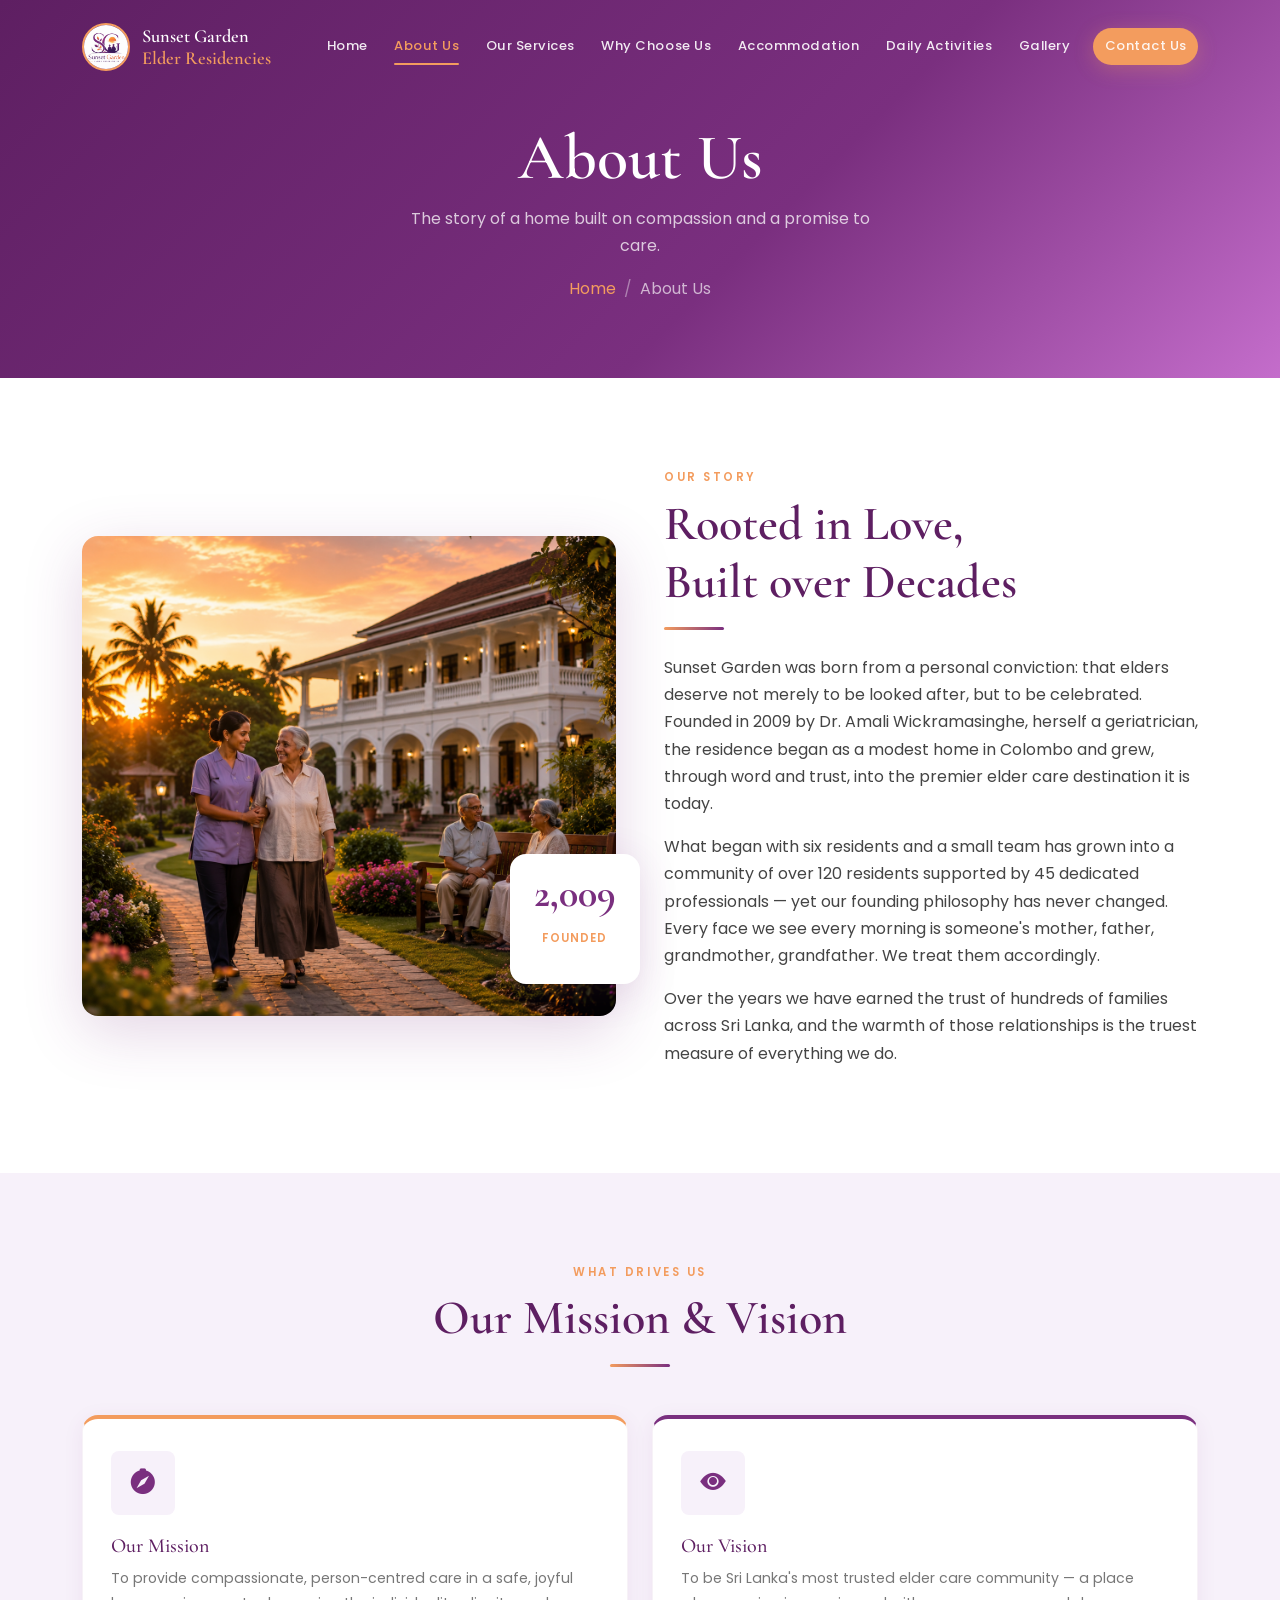
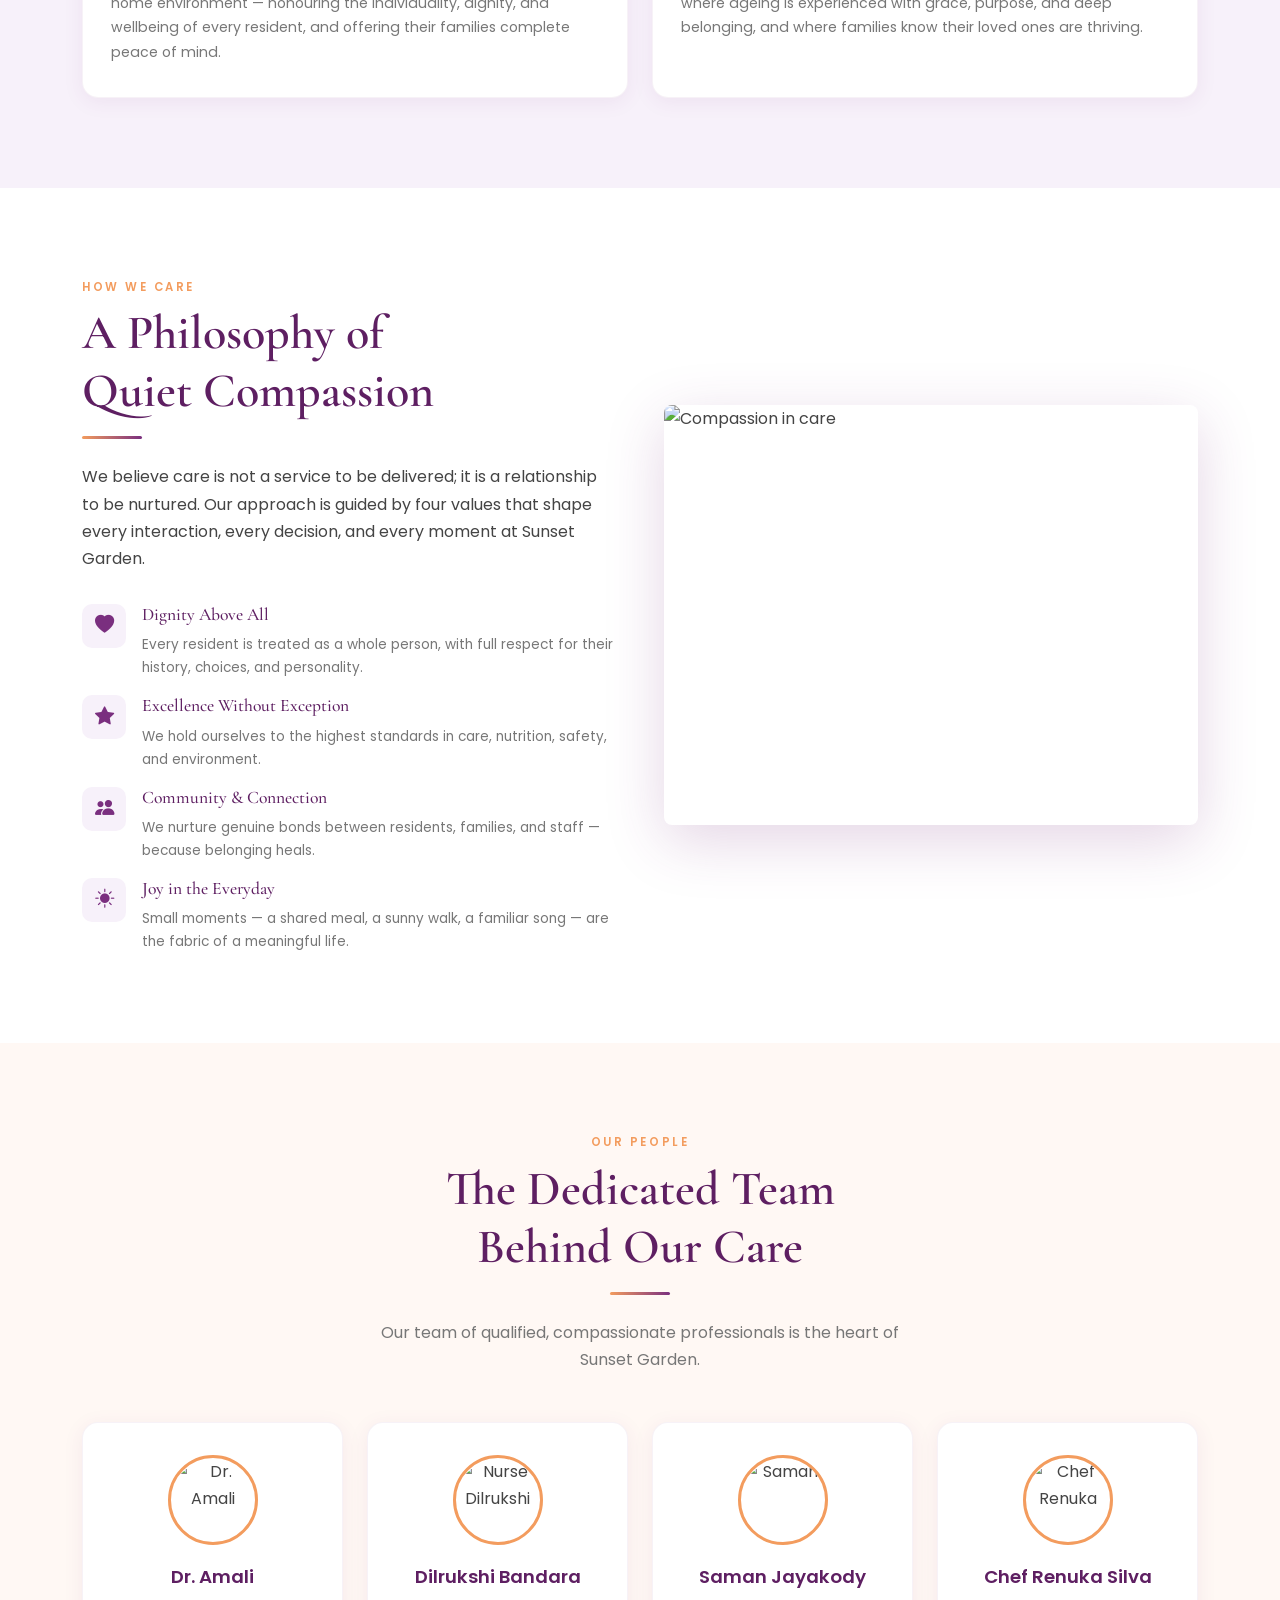
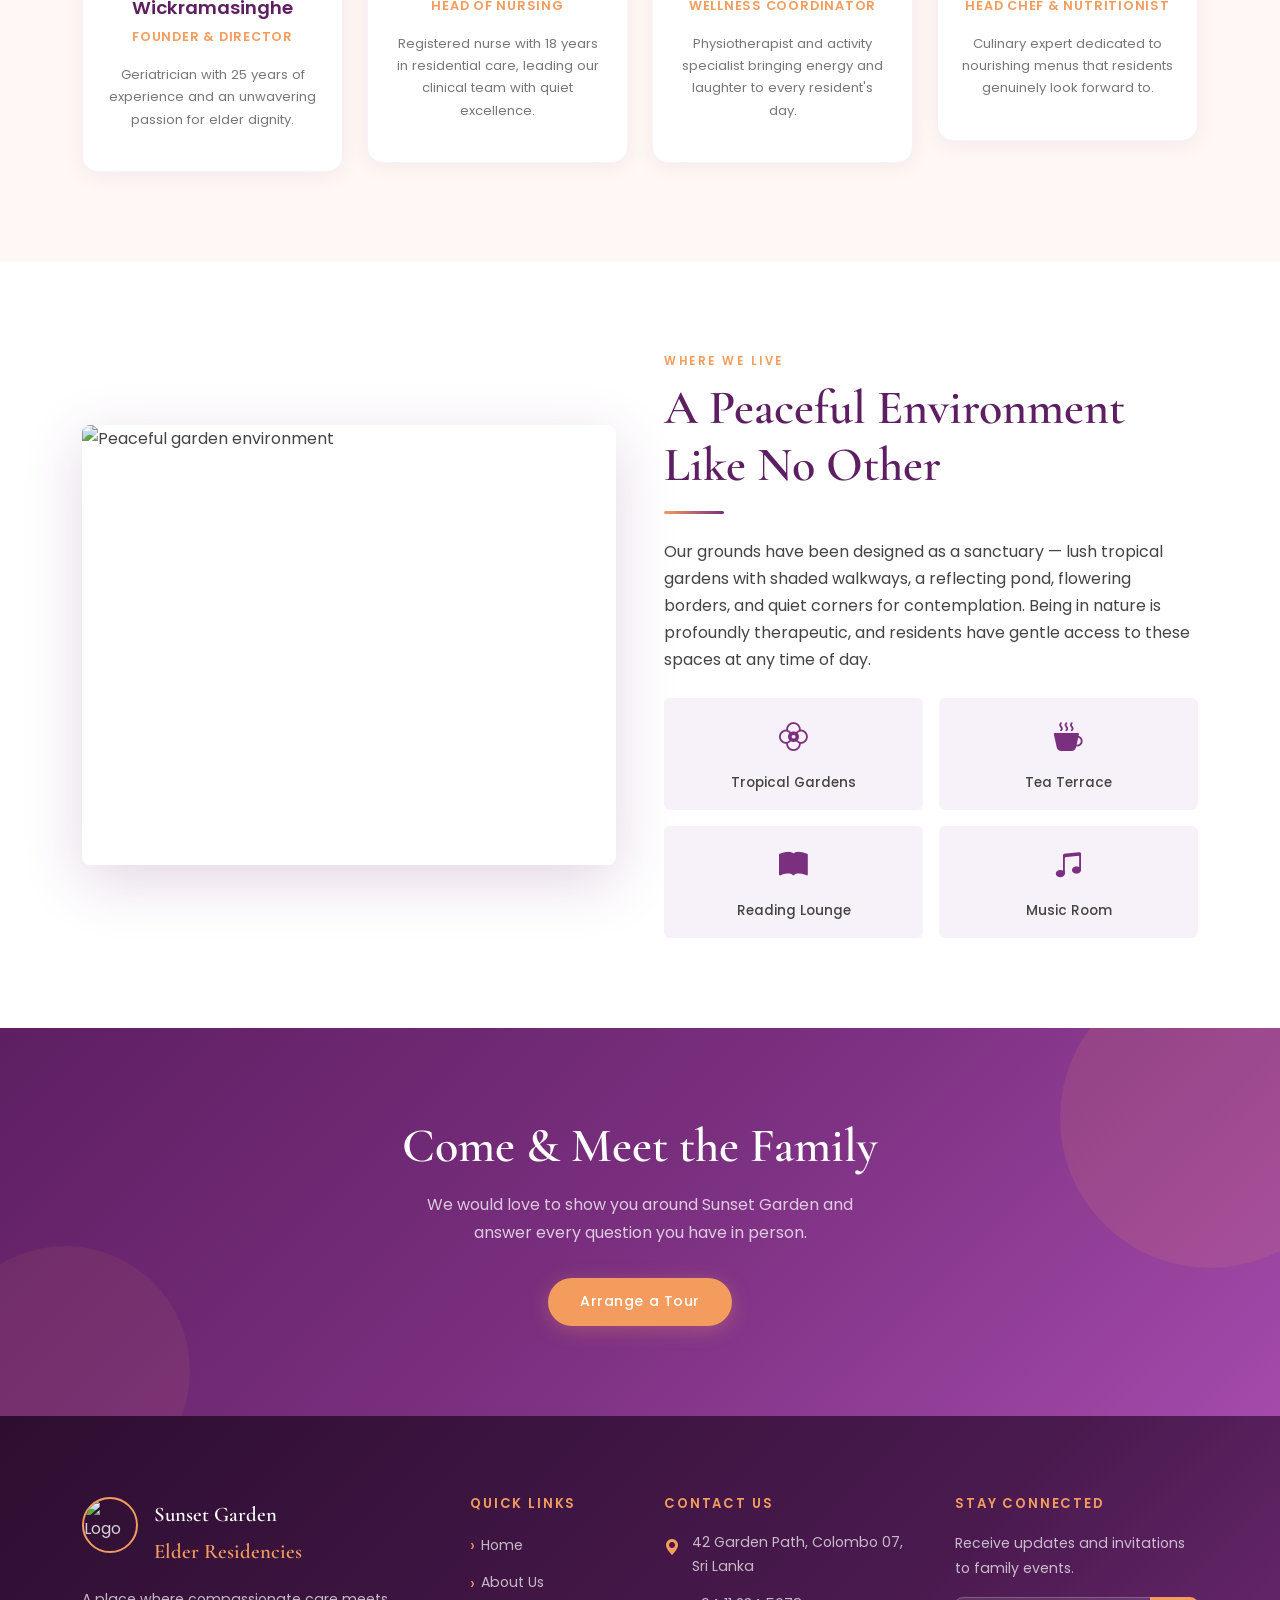
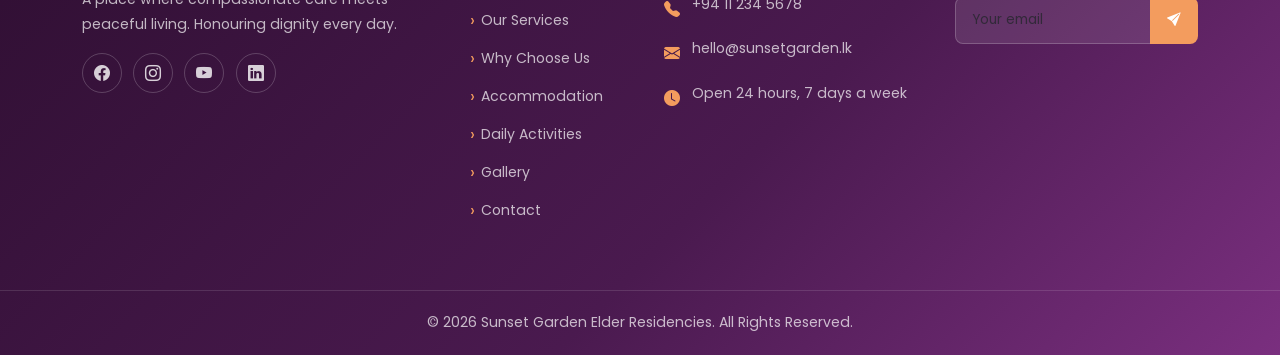
==== About_Us.html @ 69285d1c "first commit" ====
<!DOCTYPE html>
<html lang="en">
<head>
  <meta charset="UTF-8">
  <meta name="viewport" content="width=device-width, initial-scale=1.0">
  <meta name="description" content="About Sunset Garden Elder Residencies – our story, mission, vision, and the caring team behind Sri Lanka's most trusted elder care home.">
  <title>About Us | Sunset Garden Elder Residencies</title>
  <link rel="stylesheet" href="https://cdn.jsdelivr.net/npm/bootstrap@5.3.3/dist/css/bootstrap.min.css">
  <link rel="stylesheet" href="https://cdn.jsdelivr.net/npm/bootstrap-icons@1.11.3/font/bootstrap-icons.min.css">
  <link rel="stylesheet" href="css/style.css">
</head>
<body>

<nav id="mainNav" class="navbar navbar-expand-lg transparent">
  <div class="container">
    <a class="navbar-brand" href="Home.html">
      <img src="img/logo.jpeg" alt="Logo" class="brand-logo">
      <span class="brand-name">Sunset Garden<br><span>Elder Residencies</span></span>
    </a>
    <button class="navbar-toggler" type="button" data-bs-toggle="collapse" data-bs-target="#navMenu" aria-controls="navMenu" aria-expanded="false" aria-label="Toggle navigation">
      <span class="navbar-toggler-icon"></span>
    </button>
    <div class="collapse navbar-collapse justify-content-end" id="navMenu">
      <ul class="navbar-nav align-items-lg-center gap-lg-1">
        <li class="nav-item"><a class="nav-link" href="Home.html">Home</a></li>
        <li class="nav-item"><a class="nav-link active" href="About_Us.html">About Us</a></li>
        <li class="nav-item"><a class="nav-link" href="Our_Services.html">Our Services</a></li>
        <li class="nav-item"><a class="nav-link" href="Why_Choose_Us.html">Why Choose Us</a></li>
        <li class="nav-item"><a class="nav-link" href="Accommodation.html">Accommodation</a></li>
        <li class="nav-item"><a class="nav-link" href="Daily_Activities.html">Daily Activities</a></li>
        <li class="nav-item"><a class="nav-link" href="Gallery.html">Gallery</a></li>
        <li class="nav-item"><a class="nav-link btn-primary-custom ms-lg-2 px-4" href="Contact.html" style="padding-top:.5rem;padding-bottom:.5rem;">Contact Us</a></li>
      </ul>
    </div>
  </div>
</nav>

<!-- Page Hero -->
<div class="page-hero">
  <div class="container page-hero-content">
    <h1>About Us</h1>
    <p>The story of a home built on compassion and a promise to care.</p>
    <nav aria-label="breadcrumb">
      <ol class="breadcrumb">
        <li class="breadcrumb-item"><a href="Home.html">Home</a></li>
        <li class="breadcrumb-item active">About Us</li>
      </ol>
    </nav>
  </div>
</div>

<!-- Our Story -->
<section class="section-pad">
  <div class="container">
    <div class="row align-items-center g-5">
      <div class="col-lg-6" data-aos="fade-right">
        <div class="about-image-wrap">
          <img src="img/i5.png" alt="Our founding story" style="height:480px;object-fit:cover;">
          <div class="about-badge">
            <p class="badge-num counter-num" data-count="2009">2009</p>
            <p class="badge-label">Founded</p>
          </div>
        </div>
      </div>
      <div class="col-lg-6" data-aos="fade-left">
        <span class="section-eyebrow">Our Story</span>
        <h2 class="section-title">Rooted in Love,<br>Built over Decades</h2>
        <div class="divider divider-left"></div>
        <p class="mb-3">Sunset Garden was born from a personal conviction: that elders deserve not merely to be looked after, but to be celebrated. Founded in 2009 by Dr. Amali Wickramasinghe, herself a geriatrician, the residence began as a modest home in Colombo and grew, through word and trust, into the premier elder care destination it is today.</p>
        <p class="mb-3">What began with six residents and a small team has grown into a community of over 120 residents supported by 45 dedicated professionals — yet our founding philosophy has never changed. Every face we see every morning is someone's mother, father, grandmother, grandfather. We treat them accordingly.</p>
        <p>Over the years we have earned the trust of hundreds of families across Sri Lanka, and the warmth of those relationships is the truest measure of everything we do.</p>
      </div>
    </div>
  </div>
</section>

<!-- Mission & Vision -->
<section class="section-pad bg-lavender">
  <div class="container">
    <div class="text-center mb-5" data-aos="fade-up">
      <span class="section-eyebrow">What Drives Us</span>
      <h2 class="section-title">Our Mission &amp; Vision</h2>
      <div class="divider"></div>
    </div>
    <div class="row g-4">
      <div class="col-lg-6" data-aos="fade-right">
        <div class="feature-card h-100" style="border-top:4px solid var(--orange);">
          <div class="card-icon"><i class="bi bi-compass-fill"></i></div>
          <h4>Our Mission</h4>
          <p>To provide compassionate, person-centred care in a safe, joyful home environment — honouring the individuality, dignity, and wellbeing of every resident, and offering their families complete peace of mind.</p>
        </div>
      </div>
      <div class="col-lg-6" data-aos="fade-left">
        <div class="feature-card h-100" style="border-top:4px solid var(--purple);">
          <div class="card-icon" style="background:var(--lavender);"><i class="bi bi-eye-fill"></i></div>
          <h4>Our Vision</h4>
          <p>To be Sri Lanka's most trusted elder care community — a place where ageing is experienced with grace, purpose, and deep belonging, and where families know their loved ones are thriving.</p>
        </div>
      </div>
    </div>
  </div>
</section>

<!-- Compassion Philosophy -->
<section class="section-pad">
  <div class="container">
    <div class="row align-items-center g-5">
      <div class="col-lg-6 order-lg-2" data-aos="fade-left">
        <img src="img/i8.jpg" alt="Compassion in care" class="w-100 rounded-3" style="height:420px;object-fit:cover;box-shadow:var(--shadow-lg);">
      </div>
      <div class="col-lg-6 order-lg-1" data-aos="fade-right">
        <span class="section-eyebrow">How We Care</span>
        <h2 class="section-title">A Philosophy of<br>Quiet Compassion</h2>
        <div class="divider divider-left"></div>
        <p class="mb-3">We believe care is not a service to be delivered; it is a relationship to be nurtured. Our approach is guided by four values that shape every interaction, every decision, and every moment at Sunset Garden.</p>
        <div class="row g-3 mt-2">
          <div class="col-12">
            <div class="d-flex gap-3 align-items-start">
              <div style="min-width:44px;height:44px;background:var(--lavender);border-radius:10px;display:flex;align-items:center;justify-content:center;color:var(--purple);font-size:1.2rem;">
                <i class="bi bi-heart-fill"></i>
              </div>
              <div>
                <h6 style="font-family:'Cormorant Garamond',serif;font-size:1.1rem;color:var(--purple-dark);">Dignity Above All</h6>
                <p style="font-size:.85rem;color:var(--text-light);margin:0;">Every resident is treated as a whole person, with full respect for their history, choices, and personality.</p>
              </div>
            </div>
          </div>
          <div class="col-12">
            <div class="d-flex gap-3 align-items-start">
              <div style="min-width:44px;height:44px;background:var(--lavender);border-radius:10px;display:flex;align-items:center;justify-content:center;color:var(--purple);font-size:1.2rem;">
                <i class="bi bi-star-fill"></i>
              </div>
              <div>
                <h6 style="font-family:'Cormorant Garamond',serif;font-size:1.1rem;color:var(--purple-dark);">Excellence Without Exception</h6>
                <p style="font-size:.85rem;color:var(--text-light);margin:0;">We hold ourselves to the highest standards in care, nutrition, safety, and environment.</p>
              </div>
            </div>
          </div>
          <div class="col-12">
            <div class="d-flex gap-3 align-items-start">
              <div style="min-width:44px;height:44px;background:var(--lavender);border-radius:10px;display:flex;align-items:center;justify-content:center;color:var(--purple);font-size:1.2rem;">
                <i class="bi bi-people-fill"></i>
              </div>
              <div>
                <h6 style="font-family:'Cormorant Garamond',serif;font-size:1.1rem;color:var(--purple-dark);">Community &amp; Connection</h6>
                <p style="font-size:.85rem;color:var(--text-light);margin:0;">We nurture genuine bonds between residents, families, and staff — because belonging heals.</p>
              </div>
            </div>
          </div>
          <div class="col-12">
            <div class="d-flex gap-3 align-items-start">
              <div style="min-width:44px;height:44px;background:var(--lavender);border-radius:10px;display:flex;align-items:center;justify-content:center;color:var(--purple);font-size:1.2rem;">
                <i class="bi bi-sun-fill"></i>
              </div>
              <div>
                <h6 style="font-family:'Cormorant Garamond',serif;font-size:1.1rem;color:var(--purple-dark);">Joy in the Everyday</h6>
                <p style="font-size:.85rem;color:var(--text-light);margin:0;">Small moments — a shared meal, a sunny walk, a familiar song — are the fabric of a meaningful life.</p>
              </div>
            </div>
          </div>
        </div>
      </div>
    </div>
  </div>
</section>

<!-- Staff Section -->
<section class="section-pad bg-cream">
  <div class="container">
    <div class="text-center mb-5" data-aos="fade-up">
      <span class="section-eyebrow">Our People</span>
      <h2 class="section-title">The Dedicated Team<br>Behind Our Care</h2>
      <div class="divider"></div>
      <p class="section-subtitle">Our team of qualified, compassionate professionals is the heart of Sunset Garden.</p>
    </div>
    <div class="row g-4">
      <div class="col-lg-3 col-md-6" data-aos="fade-up" data-aos-delay="100">
        <div class="staff-card">
          <img src="img/i1.jpg" alt="Dr. Amali" class="staff-avatar">
          <p class="staff-name">Dr. Amali Wickramasinghe</p>
          <p class="staff-role">Founder &amp; Director</p>
          <p style="font-size:.82rem;color:var(--text-light);margin-top:.6rem;">Geriatrician with 25 years of experience and an unwavering passion for elder dignity.</p>
        </div>
      </div>
      <div class="col-lg-3 col-md-6" data-aos="fade-up" data-aos-delay="200">
        <div class="staff-card">
          <img src="img/i2.jpg" alt="Nurse Dilrukshi" class="staff-avatar">
          <p class="staff-name">Dilrukshi Bandara</p>
          <p class="staff-role">Head of Nursing</p>
          <p style="font-size:.82rem;color:var(--text-light);margin-top:.6rem;">Registered nurse with 18 years in residential care, leading our clinical team with quiet excellence.</p>
        </div>
      </div>
      <div class="col-lg-3 col-md-6" data-aos="fade-up" data-aos-delay="300">
        <div class="staff-card">
          <img src="img/i3.jpg" alt="Saman" class="staff-avatar">
          <p class="staff-name">Saman Jayakody</p>
          <p class="staff-role">Wellness Coordinator</p>
          <p style="font-size:.82rem;color:var(--text-light);margin-top:.6rem;">Physiotherapist and activity specialist bringing energy and laughter to every resident's day.</p>
        </div>
      </div>
      <div class="col-lg-3 col-md-6" data-aos="fade-up" data-aos-delay="400">
        <div class="staff-card">
          <img src="img/i4.jpg" alt="Chef Renuka" class="staff-avatar">
          <p class="staff-name">Chef Renuka Silva</p>
          <p class="staff-role">Head Chef &amp; Nutritionist</p>
          <p style="font-size:.82rem;color:var(--text-light);margin-top:.6rem;">Culinary expert dedicated to nourishing menus that residents genuinely look forward to.</p>
        </div>
      </div>
    </div>
  </div>
</section>

<!-- Environment Section -->
<section class="section-pad">
  <div class="container">
    <div class="row align-items-center g-5">
      <div class="col-lg-6" data-aos="fade-right">
        <img src="img/i9.jpg" alt="Peaceful garden environment" class="w-100 rounded-3" style="height:440px;object-fit:cover;box-shadow:var(--shadow-lg);">
      </div>
      <div class="col-lg-6" data-aos="fade-left">
        <span class="section-eyebrow">Where We Live</span>
        <h2 class="section-title">A Peaceful Environment<br>Like No Other</h2>
        <div class="divider divider-left"></div>
        <p class="mb-4">Our grounds have been designed as a sanctuary — lush tropical gardens with shaded walkways, a reflecting pond, flowering borders, and quiet corners for contemplation. Being in nature is profoundly therapeutic, and residents have gentle access to these spaces at any time of day.</p>
        <div class="row g-3">
          <div class="col-6">
            <div class="p-3 rounded-2 text-center" style="background:var(--lavender);">
              <i class="bi bi-flower2" style="font-size:1.8rem;color:var(--purple);"></i>
              <p style="font-size:.85rem;font-weight:500;margin-top:.5rem;margin-bottom:0;">Tropical Gardens</p>
            </div>
          </div>
          <div class="col-6">
            <div class="p-3 rounded-2 text-center" style="background:var(--lavender);">
              <i class="bi bi-cup-hot-fill" style="font-size:1.8rem;color:var(--purple);"></i>
              <p style="font-size:.85rem;font-weight:500;margin-top:.5rem;margin-bottom:0;">Tea Terrace</p>
            </div>
          </div>
          <div class="col-6">
            <div class="p-3 rounded-2 text-center" style="background:var(--lavender);">
              <i class="bi bi-book-fill" style="font-size:1.8rem;color:var(--purple);"></i>
              <p style="font-size:.85rem;font-weight:500;margin-top:.5rem;margin-bottom:0;">Reading Lounge</p>
            </div>
          </div>
          <div class="col-6">
            <div class="p-3 rounded-2 text-center" style="background:var(--lavender);">
              <i class="bi bi-music-note-beamed" style="font-size:1.8rem;color:var(--purple);"></i>
              <p style="font-size:.85rem;font-weight:500;margin-top:.5rem;margin-bottom:0;">Music Room</p>
            </div>
          </div>
        </div>
      </div>
    </div>
  </div>
</section>

<!-- CTA -->
<section class="cta-section section-pad">
  <div class="container" style="position:relative;z-index:1;">
    <div class="row justify-content-center">
      <div class="col-lg-7 text-center" data-aos="fade-up">
        <h2 class="section-title" style="color:#fff;">Come &amp; Meet the Family</h2>
        <p style="color:rgba(255,255,255,.75);max-width:460px;margin:0 auto 2rem;">We would love to show you around Sunset Garden and answer every question you have in person.</p>
        <a href="Contact.html" class="btn-primary-custom">Arrange a Tour</a>
      </div>
    </div>
  </div>
</section>

<!-- Footer -->
<footer>
  <div class="container">
    <div class="row g-5">
      <div class="col-lg-4 col-md-6">
        <div class="d-flex align-items-center gap-3 mb-3"><img src="img/logo.jpg" alt="Logo" class="footer-brand-logo"><p class="footer-brand-name mb-0">Sunset Garden<br><span>Elder Residencies</span></p></div>
        <p>A place where compassionate care meets peaceful living. Honouring dignity every day.</p>
        <div class="social-links mt-3">
          <a href="#" class="social-link"><i class="bi bi-facebook"></i></a>
          <a href="#" class="social-link"><i class="bi bi-instagram"></i></a>
          <a href="#" class="social-link"><i class="bi bi-youtube"></i></a>
          <a href="#" class="social-link"><i class="bi bi-linkedin"></i></a>
        </div>
      </div>
      <div class="col-lg-2 col-md-6"><h5>Quick Links</h5><ul class="footer-links"><li><a href="Home.html">Home</a></li><li><a href="About_Us.html">About Us</a></li><li><a href="Our_Services.html">Our Services</a></li><li><a href="Why_Choose_Us.html">Why Choose Us</a></li><li><a href="Accommodation.html">Accommodation</a></li><li><a href="Daily_Activities.html">Daily Activities</a></li><li><a href="Gallery.html">Gallery</a></li><li><a href="Contact.html">Contact</a></li></ul></div>
      <div class="col-lg-3 col-md-6"><h5>Contact Us</h5><div class="footer-contact-item"><i class="bi bi-geo-alt-fill"></i><span>42 Garden Path, Colombo 07, Sri Lanka</span></div><div class="footer-contact-item"><i class="bi bi-telephone-fill"></i><span>+94 11 234 5678</span></div><div class="footer-contact-item"><i class="bi bi-envelope-fill"></i><span>hello@sunsetgarden.lk</span></div><div class="footer-contact-item"><i class="bi bi-clock-fill"></i><span>Open 24 hours, 7 days a week</span></div></div>
      <div class="col-lg-3 col-md-6"><h5>Stay Connected</h5><p>Receive updates and invitations to family events.</p><div class="input-group mt-3"><input type="email" class="form-control" placeholder="Your email" style="background:rgba(255,255,255,.1);border:1px solid rgba(255,255,255,.2);color:#fff;font-size:.85rem;border-radius:8px 0 0 8px;"><button class="btn" style="background:var(--orange);color:#fff;border-radius:0 8px 8px 0;font-size:.85rem;padding:0 1rem;"><i class="bi bi-send-fill"></i></button></div></div>
    </div>
  </div>
  <div class="footer-bottom"><div class="container"><p class="mb-0">© 2026 Sunset Garden Elder Residencies. All Rights Reserved.</p></div></div>
</footer>

<script src="https://cdn.jsdelivr.net/npm/bootstrap@5.3.3/dist/js/bootstrap.bundle.min.js"></script>
<script src="js/script.js"></script>
</body>
</html>
---- css/style.css ----
/* ============================================================
   Sunset Garden Elder Residencies — Global Stylesheet
   Colors: Purple #7A2F7F | Sunset Orange #F39C5E | Cream #FFF8F4
   Fonts: Cormorant Garamond (headings) | Poppins (body)
   ============================================================ */

@import url('https://fonts.googleapis.com/css2?family=Cormorant+Garamond:ital,wght@0,300;0,400;0,500;0,600;0,700;1,300;1,400;1,500&family=Poppins:wght@300;400;500;600&display=swap');

/* ── Design Tokens ─────────────────────────────────────────── */
:root {
  --purple:        #7A2F7F;
  --purple-dark:   #5e1f62;
  --purple-light:  #9b4ea1;
  --orange:        #F39C5E;
  --orange-dark:   #e07f3a;
  --cream:         #FFF8F4;
  --lavender:      #F7F1FA;
  --text:          #444444;
  --text-light:    #777;
  --white:         #ffffff;
  --shadow-sm:     0 4px 20px rgba(122,47,127,.08);
  --shadow-md:     0 8px 40px rgba(122,47,127,.14);
  --shadow-lg:     0 16px 60px rgba(122,47,127,.20);
  --radius:        16px;
  --radius-sm:     8px;
  --transition:    .35s cubic-bezier(.4,0,.2,1);
}

/* ── Reset & Base ───────────────────────────────────────────── */
*, *::before, *::after { box-sizing: border-box; margin: 0; padding: 0; }

html { scroll-behavior: smooth; font-size: 16px; }

body {
  font-family: 'Poppins', sans-serif;
  color: var(--text);
  background: var(--white);
  overflow-x: hidden;
  line-height: 1.7;
}

h1, h2, h3, h4, h5, h6 {
  font-family: 'Cormorant Garamond', serif;
  line-height: 1.2;
  color: var(--purple-dark);
}

img { max-width: 100%; display: block; }

a { text-decoration: none; transition: color var(--transition); }

/* ── Utility Classes ────────────────────────────────────────── */
.section-pad { padding: 90px 0; }
.section-pad-sm { padding: 60px 0; }

.section-eyebrow {
  font-family: 'Poppins', sans-serif;
  font-size: .72rem;
  font-weight: 600;
  letter-spacing: .22em;
  text-transform: uppercase;
  color: var(--orange);
  margin-bottom: .5rem;
  display: block;
}

.section-title {
  font-size: clamp(2rem, 4vw, 3rem);
  font-weight: 600;
  margin-bottom: 1rem;
}

.section-subtitle {
  font-size: 1rem;
  color: var(--text-light);
  max-width: 560px;
  margin: 0 auto 2.5rem;
}

.bg-cream    { background: var(--cream); }
.bg-lavender { background: var(--lavender); }

.divider {
  width: 60px; height: 3px;
  background: linear-gradient(90deg, var(--orange), var(--purple));
  border-radius: 2px;
  margin: .8rem auto 1.5rem;
}

.divider-left { margin-left: 0; }

/* ── Buttons ────────────────────────────────────────────────── */
.btn-primary-custom {
  display: inline-block;
  padding: .75rem 2rem;
  background: var(--orange);
  color: var(--white);
  border-radius: 50px;
  font-family: 'Poppins', sans-serif;
  font-size: .88rem;
  font-weight: 500;
  letter-spacing: .04em;
  border: none;
  cursor: pointer;
  transition: background var(--transition), transform var(--transition), box-shadow var(--transition);
  box-shadow: 0 4px 20px rgba(243,156,94,.3);
}
.btn-primary-custom:hover {
  background: var(--purple);
  transform: translateY(-2px);
  box-shadow: 0 8px 30px rgba(122,47,127,.3);
  color: var(--white);
}

.btn-outline-custom {
  display: inline-block;
  padding: .72rem 1.9rem;
  border: 2px solid var(--purple);
  color: var(--purple);
  border-radius: 50px;
  font-family: 'Poppins', sans-serif;
  font-size: .88rem;
  font-weight: 500;
  letter-spacing: .04em;
  transition: all var(--transition);
}
.btn-outline-custom:hover {
  background: var(--purple);
  color: var(--white);
  transform: translateY(-2px);
  box-shadow: var(--shadow-md);
}

/* ── Navbar ─────────────────────────────────────────────────── */
#mainNav {
  position: fixed;
  top: 0; left: 0; right: 0;
  z-index: 1000;
  padding: 1.1rem 0;
  transition: all .4s ease;
}

#mainNav.transparent {
  background: transparent;
}

#mainNav.scrolled {
  background: rgba(255,255,255,.85);
  backdrop-filter: blur(18px) saturate(1.6);
  -webkit-backdrop-filter: blur(18px) saturate(1.6);
  box-shadow: 0 2px 30px rgba(122,47,127,.12);
  padding: .7rem 0;
}

.navbar-brand {
  display: flex;
  align-items: center;
  gap: .75rem;
}

.brand-logo {
  width: 48px; height: 48px;
  border-radius: 50%;
  object-fit: cover;
  border: 2px solid var(--orange);
}

.brand-name {
  font-family: 'Cormorant Garamond', serif;
  font-size: 1.15rem;
  font-weight: 600;
  color: var(--white);
  line-height: 1.2;
  transition: color var(--transition);
}

.brand-name span { color: var(--orange); }

#mainNav.scrolled .brand-name { color: var(--purple-dark); }

.navbar-nav .nav-link {
  font-family: 'Poppins', sans-serif;
  font-size: .82rem;
  font-weight: 500;
  letter-spacing: .04em;
  color: rgba(255,255,255,.9) !important;
  padding: .45rem .7rem !important;
  position: relative;
  transition: color var(--transition);
}

#mainNav.scrolled .navbar-nav .nav-link {
  color: var(--text) !important;
}

.navbar-nav .nav-link::after {
  content: '';
  position: absolute;
  bottom: 0; left: .7rem; right: .7rem;
  height: 2px;
  background: var(--orange);
  transform: scaleX(0);
  transform-origin: center;
  transition: transform var(--transition);
  border-radius: 2px;
}

.navbar-nav .nav-link:hover::after,
.navbar-nav .nav-link.active::after { transform: scaleX(1); }

.navbar-nav .nav-link:hover { color: var(--orange) !important; }
.navbar-nav .nav-link.active { color: var(--orange) !important; }

/* Hamburger */
.navbar-toggler {
  border: 2px solid rgba(255,255,255,.6);
  border-radius: var(--radius-sm);
  padding: .35rem .55rem;
}
#mainNav.scrolled .navbar-toggler { border-color: var(--purple); }

.navbar-toggler-icon {
  background-image: url("data:image/svg+xml,%3csvg xmlns='http://www.w3.org/2000/svg' viewBox='0 0 30 30'%3e%3cpath stroke='rgba(255,255,255,0.9)' stroke-linecap='round' stroke-miterlimit='10' stroke-width='2' d='M4 7h22M4 15h22M4 23h22'/%3e%3c/svg%3e");
}
#mainNav.scrolled .navbar-toggler-icon {
  background-image: url("data:image/svg+xml,%3csvg xmlns='http://www.w3.org/2000/svg' viewBox='0 0 30 30'%3e%3cpath stroke='%237A2F7F' stroke-linecap='round' stroke-miterlimit='10' stroke-width='2' d='M4 7h22M4 15h22M4 23h22'/%3e%3c/svg%3e");
}

/* Mobile nav */
@media (max-width: 991px) {
  #mainNav.scrolled .navbar-collapse,
  #mainNav .navbar-collapse.show {
    background: rgba(255,255,255,.97);
    backdrop-filter: blur(20px);
    border-radius: var(--radius);
    padding: 1rem 1.5rem;
    margin-top: .5rem;
    box-shadow: var(--shadow-md);
  }
  #mainNav .navbar-collapse.show .nav-link,
  #mainNav.scrolled .navbar-collapse .nav-link {
    color: var(--text) !important;
  }
}

/* ── Footer ─────────────────────────────────────────────────── */
footer {
  background: linear-gradient(135deg, #2d0e30 0%, #4a1a4f 60%, #7A2F7F 100%);
  color: rgba(255,255,255,.8);
  padding: 80px 0 0;
}

.footer-brand-logo {
  width: 56px; height: 56px;
  border-radius: 50%;
  object-fit: cover;
  border: 2px solid var(--orange);
  margin-bottom: 1rem;
}

.footer-brand-name {
  font-family: 'Cormorant Garamond', serif;
  font-size: 1.3rem;
  font-weight: 600;
  color: var(--white);
  margin-bottom: .5rem;
}

.footer-brand-name span { color: var(--orange); }

footer h5 {
  font-family: 'Poppins', sans-serif;
  font-size: .82rem;
  font-weight: 600;
  letter-spacing: .14em;
  text-transform: uppercase;
  color: var(--orange);
  margin-bottom: 1.2rem;
}

footer p { font-size: .88rem; line-height: 1.8; color: rgba(255,255,255,.7); }

.footer-links { list-style: none; padding: 0; }
.footer-links li { margin-bottom: .5rem; }
.footer-links a {
  color: rgba(255,255,255,.7);
  font-size: .88rem;
  transition: color var(--transition), padding-left var(--transition);
  display: inline-flex; align-items: center; gap: .4rem;
}
.footer-links a::before {
  content: '›';
  color: var(--orange);
  font-size: 1.1rem;
  transition: transform var(--transition);
}
.footer-links a:hover { color: var(--orange); padding-left: 4px; }

.footer-contact-item {
  display: flex; align-items: flex-start; gap: .75rem;
  margin-bottom: .9rem;
  font-size: .88rem; color: rgba(255,255,255,.7);
}
.footer-contact-item i { color: var(--orange); font-size: 1rem; margin-top: 3px; flex-shrink: 0; }

.social-links { display: flex; gap: .7rem; margin-top: .5rem; }
.social-link {
  width: 40px; height: 40px;
  border-radius: 50%;
  border: 1px solid rgba(255,255,255,.2);
  display: flex; align-items: center; justify-content: center;
  color: rgba(255,255,255,.8);
  font-size: 1rem;
  transition: all var(--transition);
}
.social-link:hover {
  background: var(--orange);
  border-color: var(--orange);
  color: var(--white);
  transform: translateY(-3px);
}

.footer-bottom {
  border-top: 1px solid rgba(255,255,255,.12);
  padding: 1.2rem 0;
  margin-top: 3rem;
  text-align: center;
  font-size: .8rem;
  color: rgba(255,255,255,.45);
}

/* ── Hero Slider ────────────────────────────────────────────── */
#heroSlider {
  position: relative;
  height: 100vh;
  min-height: 600px;
  overflow: hidden;
}

.hero-slide {
  position: absolute;
  inset: 0;
  opacity: 0;
  transition: opacity 1.2s ease;
  background-size: cover;
  background-position: center;
}

.hero-slide.active { opacity: 1; z-index: 1; }
.hero-slide.prev   { opacity: 0; z-index: 0; }

/* Ken Burns */
.hero-slide::before {
  content: '';
  position: absolute;
  inset: -6%;
  background: inherit;
  background-size: cover;
  background-position: center;
  animation: kenBurns 12s ease-in-out infinite alternate;
}

@keyframes kenBurns {
  0%   { transform: scale(1) translate(0, 0); }
  100% { transform: scale(1.08) translate(-1%, 1%); }
}

.hero-slide.active::before { animation-play-state: running; }
.hero-slide:not(.active)::before { animation-play-state: paused; }

.hero-overlay {
  position: absolute;
  inset: 0;
  background: linear-gradient(160deg, rgba(44,10,48,.62) 0%, rgba(122,47,127,.4) 50%, rgba(243,156,94,.2) 100%);
  z-index: 2;
}

.hero-content {
  position: absolute;
  inset: 0;
  z-index: 3;
  display: flex;
  align-items: center;
  justify-content: center;
  text-align: center;
  padding: 0 1rem;
}

.hero-eyebrow {
  font-family: 'Poppins', sans-serif;
  font-size: .72rem;
  font-weight: 600;
  letter-spacing: .28em;
  text-transform: uppercase;
  color: var(--orange);
  margin-bottom: 1rem;
  opacity: 0;
  transform: translateY(20px);
  transition: all .8s ease .3s;
}

.hero-title {
  font-family: 'Cormorant Garamond', serif;
  font-size: clamp(2.5rem, 6vw, 5rem);
  font-weight: 600;
  color: var(--white);
  line-height: 1.1;
  margin-bottom: 1rem;
  opacity: 0;
  transform: translateY(30px);
  transition: all .9s ease .5s;
}

.hero-subtitle {
  font-size: clamp(.9rem, 2vw, 1.1rem);
  color: rgba(255,255,255,.85);
  font-weight: 300;
  margin-bottom: 2rem;
  max-width: 600px;
  margin-left: auto; margin-right: auto;
  opacity: 0;
  transform: translateY(20px);
  transition: all .8s ease .7s;
}

.hero-cta {
  opacity: 0;
  transform: translateY(20px);
  transition: all .8s ease .9s;
}

#heroSlider.animated .hero-eyebrow,
#heroSlider.animated .hero-title,
#heroSlider.animated .hero-subtitle,
#heroSlider.animated .hero-cta {
  opacity: 1;
  transform: translateY(0);
}

/* Slider controls */
.hero-controls {
  position: absolute;
  bottom: 2.5rem;
  left: 50%;
  transform: translateX(-50%);
  z-index: 4;
  display: flex;
  align-items: center;
  gap: .5rem;
}

.hero-dot {
  width: 8px; height: 8px;
  border-radius: 50%;
  background: rgba(255,255,255,.4);
  cursor: pointer;
  transition: all var(--transition);
  border: none;
}
.hero-dot.active {
  background: var(--orange);
  width: 24px;
  border-radius: 4px;
}

.hero-arrow {
  position: absolute;
  top: 50%;
  transform: translateY(-50%);
  z-index: 4;
  width: 50px; height: 50px;
  border-radius: 50%;
  background: rgba(255,255,255,.15);
  backdrop-filter: blur(8px);
  border: 1px solid rgba(255,255,255,.3);
  color: var(--white);
  display: flex; align-items: center; justify-content: center;
  cursor: pointer;
  font-size: 1.2rem;
  transition: all var(--transition);
}
.hero-arrow:hover { background: var(--orange); border-color: var(--orange); }
.hero-arrow.prev { left: 1.5rem; }
.hero-arrow.next { right: 1.5rem; }

/* ── Page Hero (inner pages) ────────────────────────────────── */
.page-hero {
  min-height: 42vh;
  display: flex; align-items: center;
  position: relative;
  overflow: hidden;
  background: linear-gradient(135deg, var(--purple-dark) 0%, var(--purple) 60%, #c46dcb 100%);
}

.page-hero::before {
  content: '';
  position: absolute;
  inset: 0;
  background: url('../img/i1.jpg') center/cover no-repeat;
  opacity: .12;
}

.page-hero-content {
  position: relative;
  z-index: 1;
  padding: 120px 0 60px;
  text-align: center;
}

.page-hero-content h1 {
  font-size: clamp(2.2rem, 5vw, 4rem);
  font-weight: 600;
  color: var(--white);
  margin-bottom: .5rem;
}

.page-hero-content p {
  color: rgba(255,255,255,.75);
  font-size: 1rem;
  max-width: 500px; margin: 0 auto;
}

.breadcrumb {
  justify-content: center;
  margin-top: 1rem;
}
.breadcrumb-item a { color: var(--orange); }
.breadcrumb-item.active { color: rgba(255,255,255,.65); }
.breadcrumb-item + .breadcrumb-item::before { color: rgba(255,255,255,.4); }

/* ── Cards ──────────────────────────────────────────────────── */
.feature-card {
  background: var(--white);
  border-radius: var(--radius);
  padding: 2rem 1.75rem;
  box-shadow: var(--shadow-sm);
  transition: transform var(--transition), box-shadow var(--transition);
  height: 100%;
  border: 1px solid rgba(122,47,127,.06);
  position: relative;
  overflow: hidden;
}

.feature-card::before {
  content: '';
  position: absolute;
  top: 0; left: 0; right: 0;
  height: 3px;
  background: linear-gradient(90deg, var(--orange), var(--purple));
  transform: scaleX(0);
  transition: transform var(--transition);
}

.feature-card:hover {
  transform: translateY(-8px);
  box-shadow: var(--shadow-md);
}
.feature-card:hover::before { transform: scaleX(1); }

.card-icon {
  width: 64px; height: 64px;
  border-radius: var(--radius-sm);
  background: var(--lavender);
  display: flex; align-items: center; justify-content: center;
  font-size: 1.6rem;
  color: var(--purple);
  margin-bottom: 1.2rem;
  transition: all var(--transition);
}
.feature-card:hover .card-icon {
  background: var(--orange);
  color: var(--white);
}

.feature-card h4 {
  font-size: 1.25rem;
  margin-bottom: .5rem;
}

.feature-card p {
  font-size: .88rem;
  color: var(--text-light);
  line-height: 1.75;
  margin: 0;
}

/* ── About Split Layout ─────────────────────────────────────── */
.about-image-wrap {
  position: relative;
}
.about-image-wrap img {
  border-radius: var(--radius);
  object-fit: cover;
  width: 100%;
  height: 480px;
  box-shadow: var(--shadow-lg);
}
.about-badge {
  position: absolute;
  bottom: 2rem; right: -1.5rem;
  background: var(--white);
  border-radius: var(--radius);
  padding: 1.2rem 1.5rem;
  box-shadow: var(--shadow-md);
  text-align: center;
  min-width: 130px;
}
.about-badge .badge-num {
  font-family: 'Cormorant Garamond', serif;
  font-size: 2.5rem;
  font-weight: 700;
  color: var(--purple);
  line-height: 1;
}
.about-badge .badge-label {
  font-size: .72rem;
  font-weight: 600;
  letter-spacing: .1em;
  text-transform: uppercase;
  color: var(--orange);
}

/* ── Testimonial Slider ─────────────────────────────────────── */
#testimonialSlider { position: relative; overflow: hidden; }

.testimonial-track {
  display: flex;
  transition: transform .6s cubic-bezier(.4,0,.2,1);
}

.testimonial-card {
  min-width: 100%;
  padding: 2.5rem;
  background: var(--white);
  border-radius: var(--radius);
  box-shadow: var(--shadow-sm);
  border: 1px solid rgba(122,47,127,.06);
}

.testimonial-card blockquote {
  font-family: 'Cormorant Garamond', serif;
  font-size: 1.3rem;
  font-style: italic;
  color: var(--text);
  line-height: 1.7;
  margin-bottom: 1.5rem;
}

.testimonial-card blockquote::before { content: '\201C'; color: var(--orange); font-size: 3rem; line-height: 0; vertical-align: -.5rem; margin-right: .2rem; }

.t-author { display: flex; align-items: center; gap: 1rem; }
.t-avatar { width: 52px; height: 52px; border-radius: 50%; object-fit: cover; border: 2px solid var(--orange); }
.t-name { font-weight: 600; font-size: .92rem; color: var(--purple-dark); }
.t-role { font-size: .78rem; color: var(--text-light); }
.t-stars { color: var(--orange); font-size: .85rem; margin-top: .15rem; }

/* ── FAQ Accordion ──────────────────────────────────────────── */
.faq-item {
  border: 1px solid rgba(122,47,127,.1);
  border-radius: var(--radius-sm);
  margin-bottom: .75rem;
  overflow: hidden;
  transition: box-shadow var(--transition);
}
.faq-item:hover { box-shadow: var(--shadow-sm); }

.faq-question {
  width: 100%;
  text-align: left;
  padding: 1.2rem 1.5rem;
  background: var(--white);
  border: none;
  font-family: 'Poppins', sans-serif;
  font-size: .92rem;
  font-weight: 500;
  color: var(--purple-dark);
  cursor: pointer;
  display: flex; justify-content: space-between; align-items: center;
  gap: 1rem;
  transition: background var(--transition);
}
.faq-question:hover, .faq-item.open .faq-question {
  background: var(--lavender);
}
.faq-icon {
  width: 24px; height: 24px;
  border-radius: 50%;
  background: var(--orange);
  color: var(--white);
  display: flex; align-items: center; justify-content: center;
  font-size: .9rem;
  flex-shrink: 0;
  transition: transform var(--transition);
}
.faq-item.open .faq-icon { transform: rotate(45deg); background: var(--purple); }

.faq-answer {
  max-height: 0;
  overflow: hidden;
  transition: max-height .4s ease, padding .3s ease;
  font-size: .88rem;
  color: var(--text-light);
  line-height: 1.8;
  background: var(--lavender);
  padding: 0 1.5rem;
}
.faq-item.open .faq-answer { max-height: 200px; padding: 1rem 1.5rem; }

/* ── Gallery Grid ───────────────────────────────────────────── */
.gallery-grid {
  display: grid;
  grid-template-columns: repeat(4, 1fr);
  gap: 1rem;
}

.gallery-item {
  border-radius: var(--radius-sm);
  overflow: hidden;
  cursor: pointer;
  position: relative;
}

.gallery-item img {
  width: 100%;
  height: 220px;
  object-fit: cover;
  transition: transform .5s ease;
}

.gallery-item:hover img { transform: scale(1.07); }

.gallery-item-overlay {
  position: absolute;
  inset: 0;
  background: rgba(122,47,127,.6);
  display: flex; align-items: center; justify-content: center;
  opacity: 0;
  transition: opacity var(--transition);
}
.gallery-item:hover .gallery-item-overlay { opacity: 1; }
.gallery-item-overlay i { color: var(--white); font-size: 2rem; }

/* Masonry gallery (Gallery page) */
.masonry-grid {
  columns: 4;
  column-gap: 1rem;
}
.masonry-item {
  break-inside: avoid;
  margin-bottom: 1rem;
  border-radius: var(--radius-sm);
  overflow: hidden;
  cursor: pointer;
  position: relative;
}
.masonry-item img { width: 100%; display: block; transition: transform .5s ease; }
.masonry-item:hover img { transform: scale(1.05); }
.masonry-item-overlay {
  position: absolute;
  inset: 0;
  background: rgba(122,47,127,.55);
  display: flex; align-items: center; justify-content: center;
  opacity: 0;
  transition: opacity var(--transition);
}
.masonry-item:hover .masonry-item-overlay { opacity: 1; }

/* ── Lightbox ───────────────────────────────────────────────── */
.lightbox-overlay {
  position: fixed;
  inset: 0;
  background: rgba(0,0,0,.92);
  z-index: 9999;
  display: flex; align-items: center; justify-content: center;
  opacity: 0;
  pointer-events: none;
  transition: opacity .3s ease;
}
.lightbox-overlay.active { opacity: 1; pointer-events: all; }
.lightbox-img {
  max-width: 88vw;
  max-height: 85vh;
  border-radius: var(--radius);
  box-shadow: 0 20px 80px rgba(0,0,0,.5);
  transition: transform .3s ease;
}
.lightbox-close {
  position: absolute;
  top: 1.5rem; right: 2rem;
  font-size: 2rem;
  color: var(--white);
  cursor: pointer;
  background: none; border: none;
  transition: color var(--transition);
}
.lightbox-close:hover { color: var(--orange); }
.lightbox-arrow {
  position: absolute;
  top: 50%;
  transform: translateY(-50%);
  background: rgba(255,255,255,.15);
  border: 1px solid rgba(255,255,255,.3);
  color: var(--white);
  width: 50px; height: 50px;
  border-radius: 50%;
  display: flex; align-items: center; justify-content: center;
  font-size: 1.2rem;
  cursor: pointer;
  transition: all var(--transition);
}
.lightbox-arrow:hover { background: var(--orange); border-color: var(--orange); }
.lightbox-arrow.prev { left: 1.5rem; }
.lightbox-arrow.next { right: 1.5rem; }

/* ── Counters ───────────────────────────────────────────────── */
.counter-block {
  text-align: center;
  padding: 2rem 1rem;
}
.counter-num {
  font-family: 'Cormorant Garamond', serif;
  font-size: clamp(2.5rem, 5vw, 4rem);
  font-weight: 700;
  color: var(--orange);
  line-height: 1;
}
.counter-label {
  font-size: .82rem;
  font-weight: 600;
  letter-spacing: .1em;
  text-transform: uppercase;
  color: var(--purple-dark);
  margin-top: .3rem;
}

/* ── Timeline ───────────────────────────────────────────────── */
.timeline { position: relative; padding-left: 2.5rem; }
.timeline::before {
  content: '';
  position: absolute;
  left: .75rem; top: 0; bottom: 0;
  width: 2px;
  background: linear-gradient(to bottom, var(--orange), var(--purple));
}
.timeline-item {
  position: relative;
  margin-bottom: 2.5rem;
}
.timeline-dot {
  position: absolute;
  left: -2.2rem; top: .3rem;
  width: 16px; height: 16px;
  border-radius: 50%;
  background: var(--orange);
  border: 3px solid var(--white);
  box-shadow: 0 0 0 2px var(--orange);
}
.timeline-time {
  font-size: .72rem;
  font-weight: 600;
  letter-spacing: .1em;
  text-transform: uppercase;
  color: var(--orange);
  margin-bottom: .2rem;
}
.timeline-title {
  font-size: 1.1rem;
  font-weight: 600;
  color: var(--purple-dark);
  margin-bottom: .3rem;
}
.timeline-desc { font-size: .88rem; color: var(--text-light); line-height: 1.7; }

/* ── Contact Form ───────────────────────────────────────────── */
.contact-form-wrap {
  background: var(--white);
  border-radius: var(--radius);
  padding: 2.5rem;
  box-shadow: var(--shadow-md);
}

.form-label {
  font-size: .82rem;
  font-weight: 500;
  color: var(--purple-dark);
  margin-bottom: .35rem;
}

.form-control, .form-select {
  border: 1.5px solid rgba(122,47,127,.15);
  border-radius: var(--radius-sm);
  padding: .75rem 1rem;
  font-size: .88rem;
  font-family: 'Poppins', sans-serif;
  transition: border-color var(--transition), box-shadow var(--transition);
  background: var(--cream);
}
.form-control:focus, .form-select:focus {
  border-color: var(--purple);
  box-shadow: 0 0 0 3px rgba(122,47,127,.1);
  background: var(--white);
  outline: none;
}

.contact-info-item {
  display: flex; align-items: flex-start; gap: 1rem;
  margin-bottom: 1.5rem;
}
.contact-icon {
  width: 48px; height: 48px;
  border-radius: var(--radius-sm);
  background: var(--lavender);
  display: flex; align-items: center; justify-content: center;
  font-size: 1.2rem;
  color: var(--purple);
  flex-shrink: 0;
  transition: all var(--transition);
}
.contact-info-item:hover .contact-icon {
  background: var(--orange);
  color: var(--white);
}

/* ── Map Placeholder ────────────────────────────────────────── */
.map-placeholder {
  background: linear-gradient(135deg, var(--lavender), #ede0f0);
  border-radius: var(--radius);
  height: 280px;
  display: flex; align-items: center; justify-content: center;
  border: 2px dashed rgba(122,47,127,.2);
  margin-top: 2rem;
}
.map-placeholder p { color: var(--purple); font-size: .9rem; }

/* ── CTA Banner ─────────────────────────────────────────────── */
.cta-section {
  background: linear-gradient(135deg, var(--purple-dark) 0%, var(--purple) 50%, #a44aab 100%);
  position: relative;
  overflow: hidden;
}
.cta-section::before {
  content: '';
  position: absolute;
  top: -60px; right: -80px;
  width: 300px; height: 300px;
  background: var(--orange);
  opacity: .12;
  border-radius: 50%;
}
.cta-section::after {
  content: '';
  position: absolute;
  bottom: -80px; left: -60px;
  width: 250px; height: 250px;
  background: var(--orange);
  opacity: .08;
  border-radius: 50%;
}

/* ── Scroll Animations ──────────────────────────────────────── */
[data-aos] { opacity: 0; transition-property: opacity, transform; }

[data-aos="fade-up"]    { transform: translateY(40px); }
[data-aos="fade-down"]  { transform: translateY(-40px); }
[data-aos="fade-left"]  { transform: translateX(40px); }
[data-aos="fade-right"] { transform: translateX(-40px); }
[data-aos="zoom-in"]    { transform: scale(.9); }

[data-aos].aos-animate  { opacity: 1; transform: translate(0) scale(1); }

/* ── Floating Decoration ────────────────────────────────────── */
.float-decor {
  position: absolute;
  border-radius: 50%;
  opacity: .06;
  pointer-events: none;
  animation: floatDecor 8s ease-in-out infinite;
}
@keyframes floatDecor {
  0%, 100% { transform: translateY(0) rotate(0deg); }
  50%       { transform: translateY(-20px) rotate(10deg); }
}

/* ── Staff Cards ────────────────────────────────────────────── */
.staff-card {
  text-align: center;
  background: var(--white);
  border-radius: var(--radius);
  padding: 2rem 1.5rem 1.5rem;
  box-shadow: var(--shadow-sm);
  transition: transform var(--transition), box-shadow var(--transition);
  border: 1px solid rgba(122,47,127,.06);
}
.staff-card:hover { transform: translateY(-6px); box-shadow: var(--shadow-md); }
.staff-avatar {
  width: 90px; height: 90px;
  border-radius: 50%;
  object-fit: cover;
  border: 3px solid var(--orange);
  margin: 0 auto 1rem;
}
.staff-name { font-size: 1.15rem; font-weight: 600; color: var(--purple-dark); margin-bottom: .2rem; }
.staff-role { font-size: .8rem; color: var(--orange); font-weight: 600; letter-spacing: .06em; text-transform: uppercase; }

/* ── Service Detail Cards ───────────────────────────────────── */
.service-card {
  background: var(--white);
  border-radius: var(--radius);
  overflow: hidden;
  box-shadow: var(--shadow-sm);
  transition: transform var(--transition), box-shadow var(--transition);
  border: 1px solid rgba(122,47,127,.06);
  height: 100%;
}
.service-card:hover { transform: translateY(-8px); box-shadow: var(--shadow-lg); }
.service-card-body { padding: 1.75rem; }
.service-card-icon {
  font-size: 2.5rem;
  color: var(--purple);
  margin-bottom: 1rem;
  display: block;
  transition: color var(--transition);
}
.service-card:hover .service-card-icon { color: var(--orange); }
.service-card h4 { font-size: 1.2rem; margin-bottom: .5rem; }
.service-card p { font-size: .88rem; color: var(--text-light); line-height: 1.75; }

/* ── Responsive ─────────────────────────────────────────────── */
@media (max-width: 991px) {
  .section-pad { padding: 70px 0; }
  .gallery-grid { grid-template-columns: repeat(2, 1fr); }
  .masonry-grid  { columns: 2; }
  .about-badge   { right: .5rem; bottom: 1rem; }
}

@media (max-width: 767px) {
  .section-pad { padding: 55px 0; }
  .gallery-grid { grid-template-columns: repeat(2, 1fr); }
  .gallery-item img { height: 160px; }
  .masonry-grid { columns: 2; }
  .hero-arrow   { width: 38px; height: 38px; font-size: 1rem; }
  .hero-arrow.prev { left: .75rem; }
  .hero-arrow.next { right: .75rem; }
  .about-badge  { display: none; }
  .contact-form-wrap { padding: 1.5rem; }
  .timeline { padding-left: 2rem; }
}

@media (max-width: 480px) {
  .gallery-grid { grid-template-columns: 1fr 1fr; }
  .masonry-grid { columns: 1; }
}

/* ── Reduced motion ─────────────────────────────────────────── */
@media (prefers-reduced-motion: reduce) {
  *, *::before, *::after { animation-duration: 0.01ms !important; transition-duration: 0.01ms !important; }
}
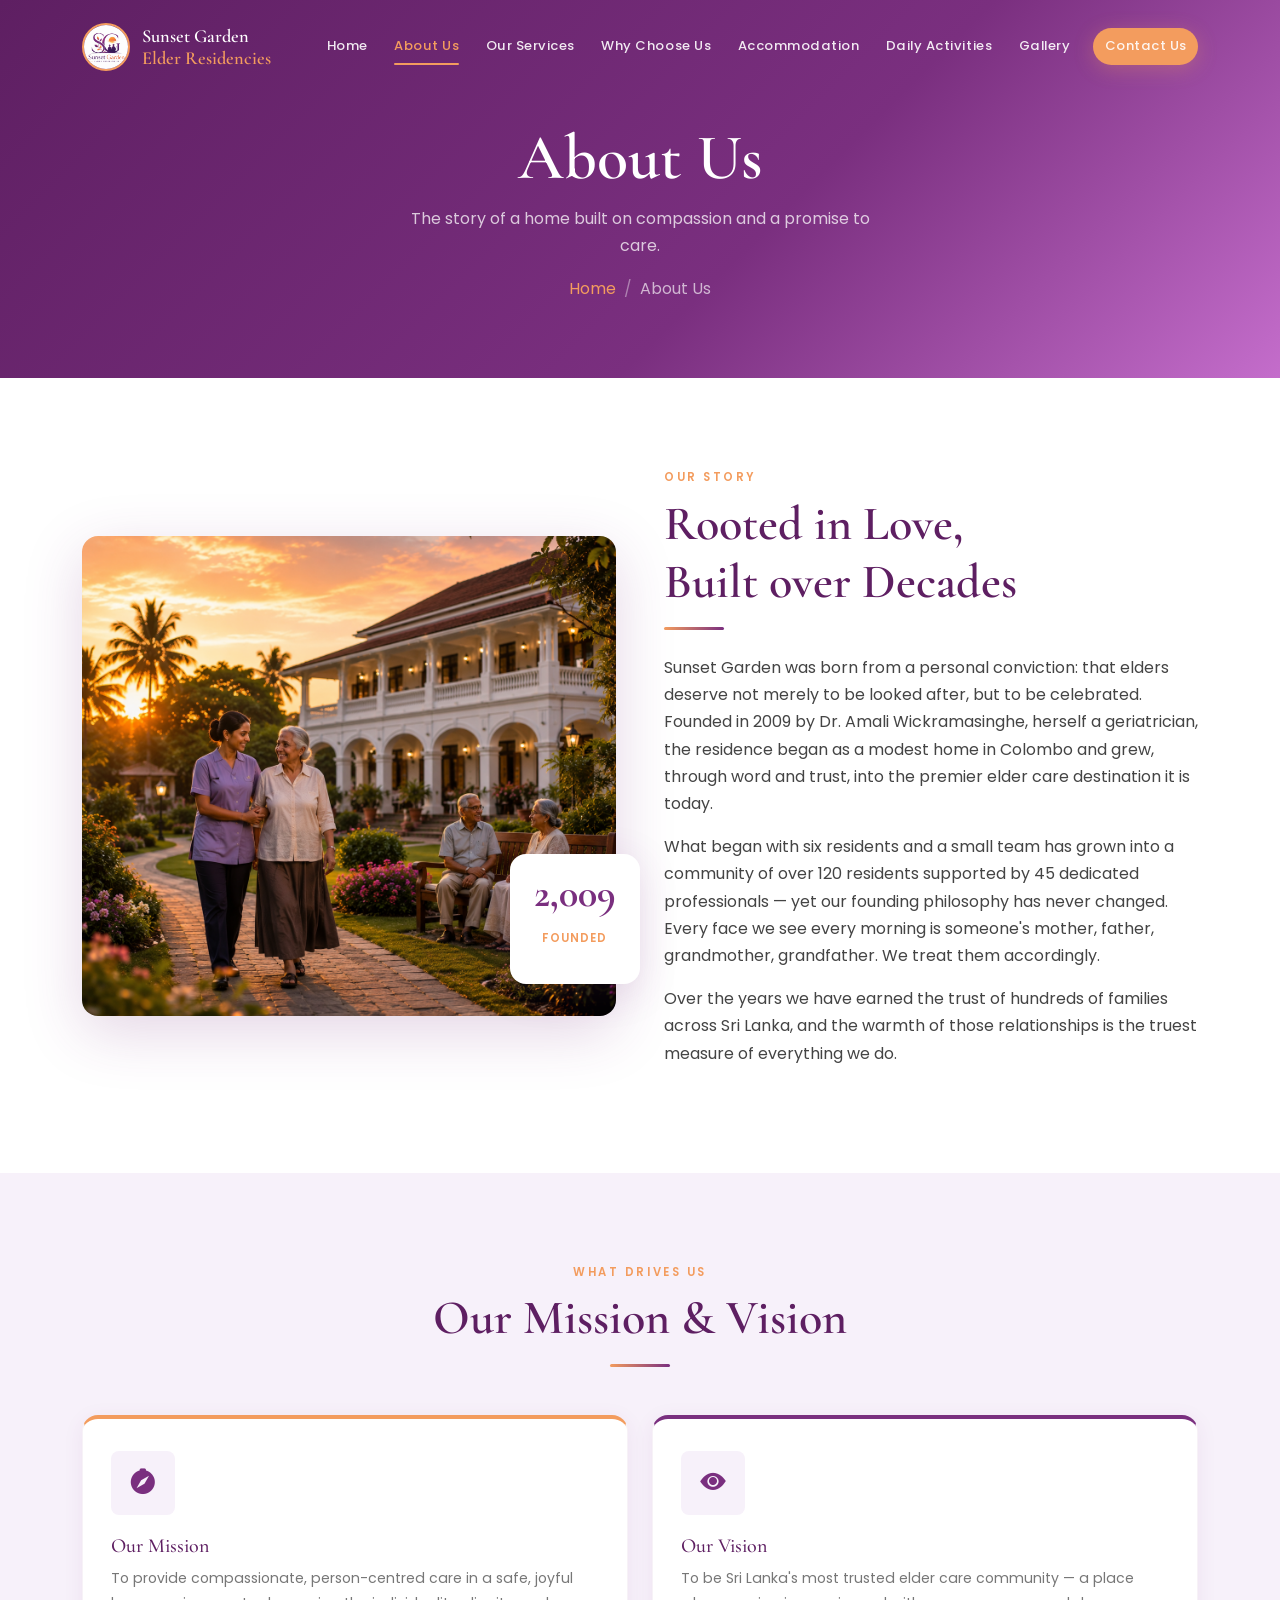
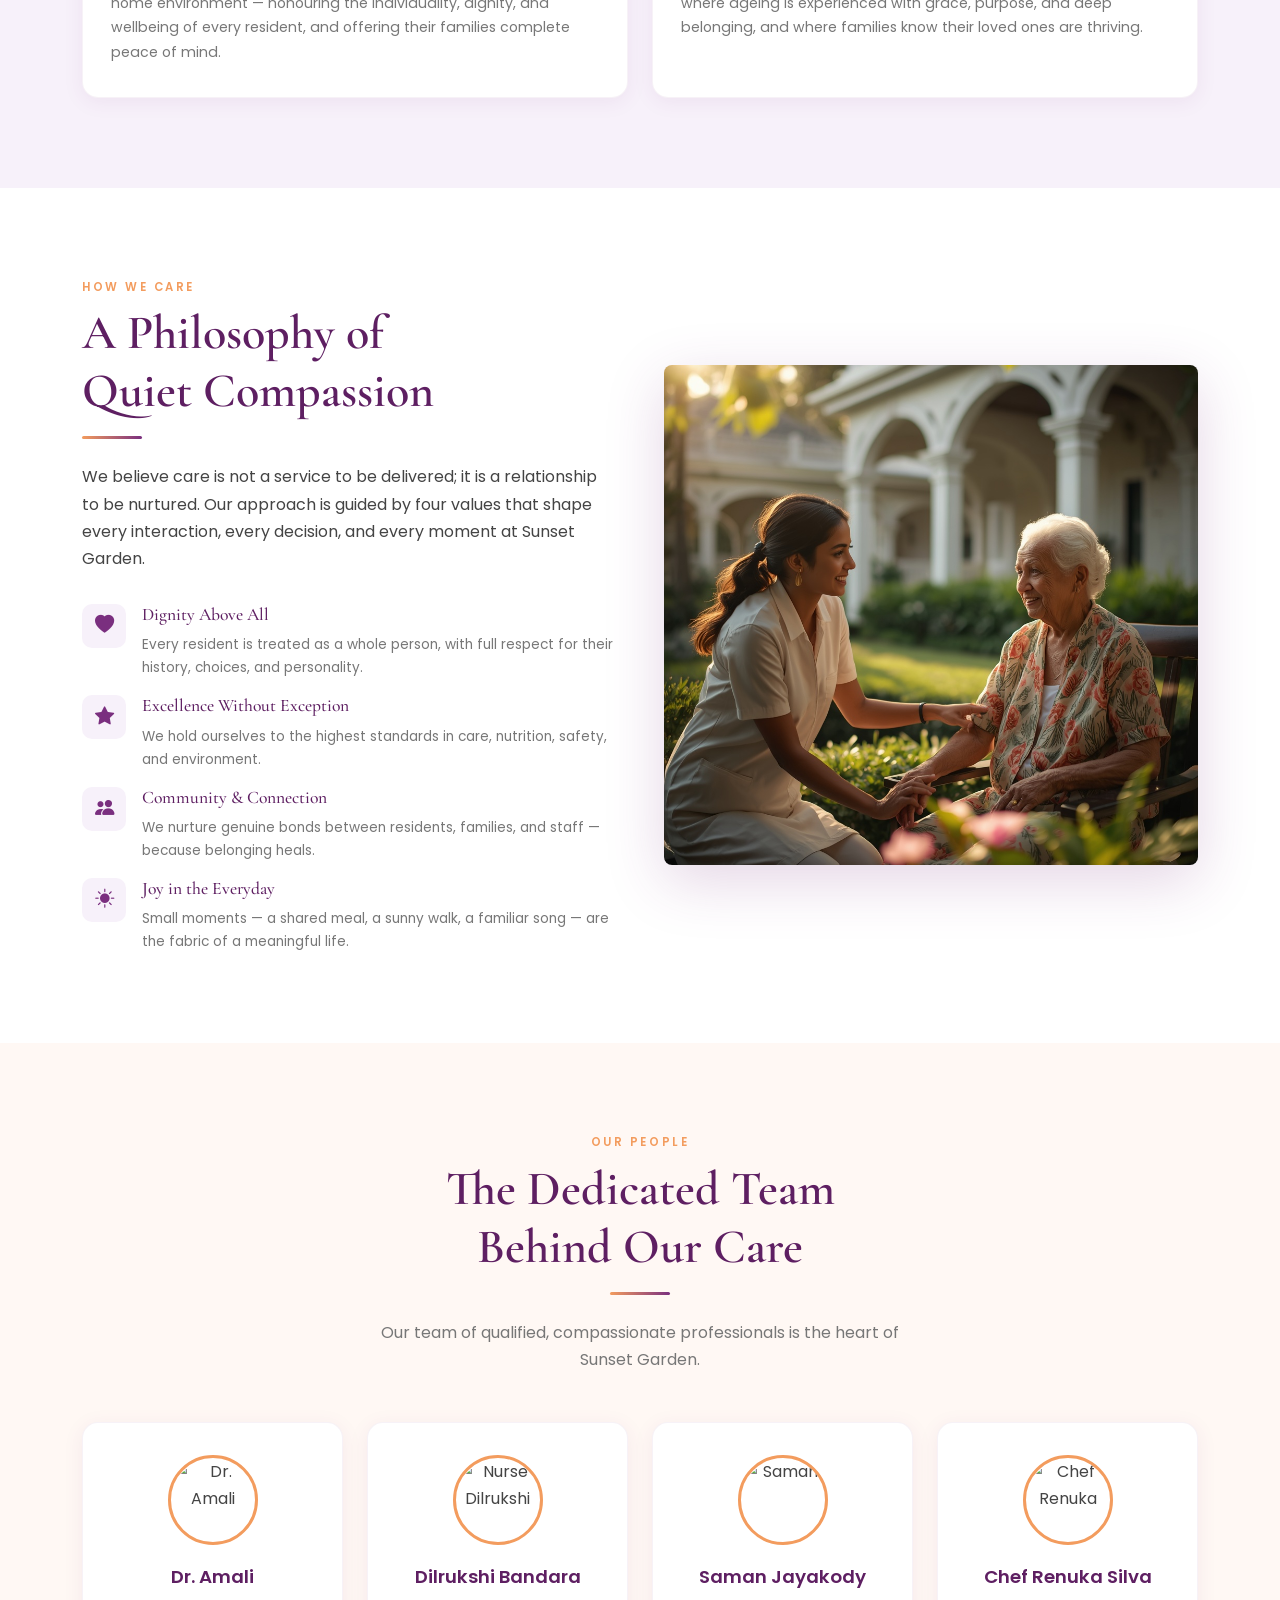
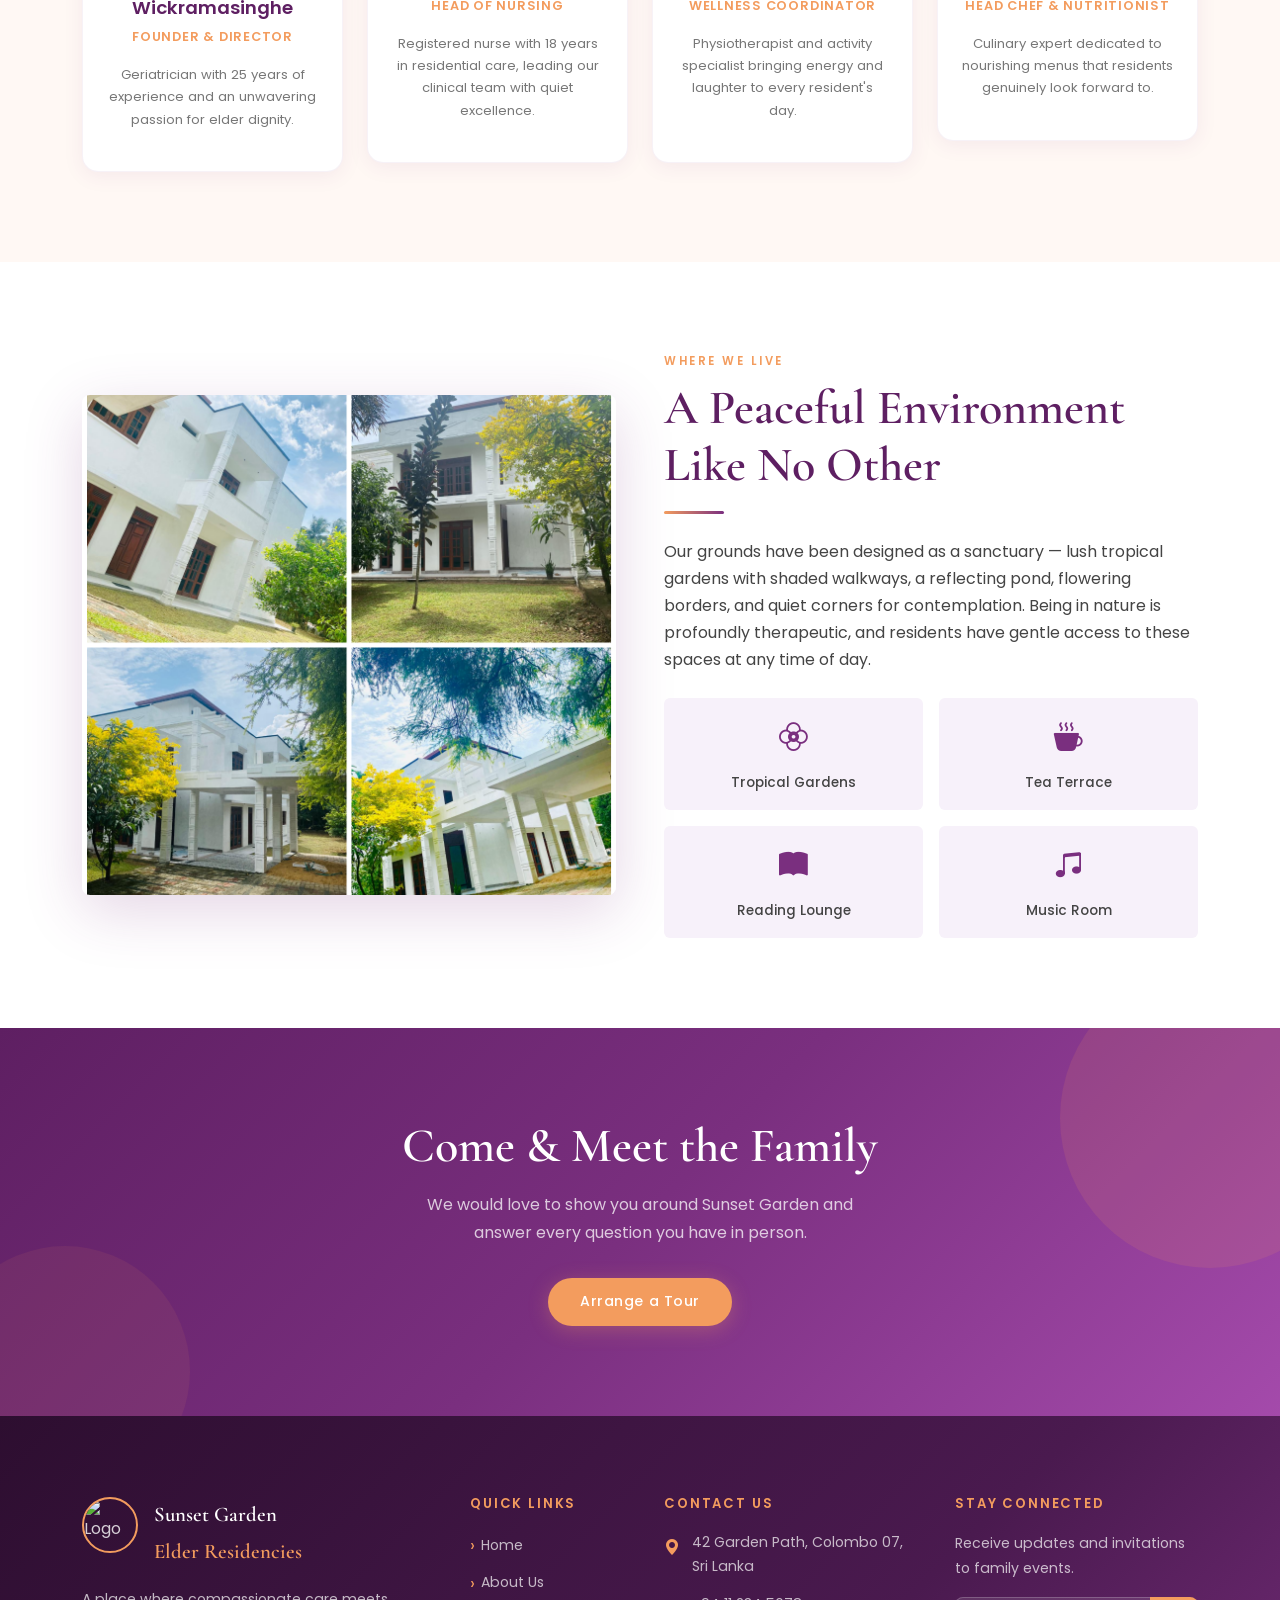
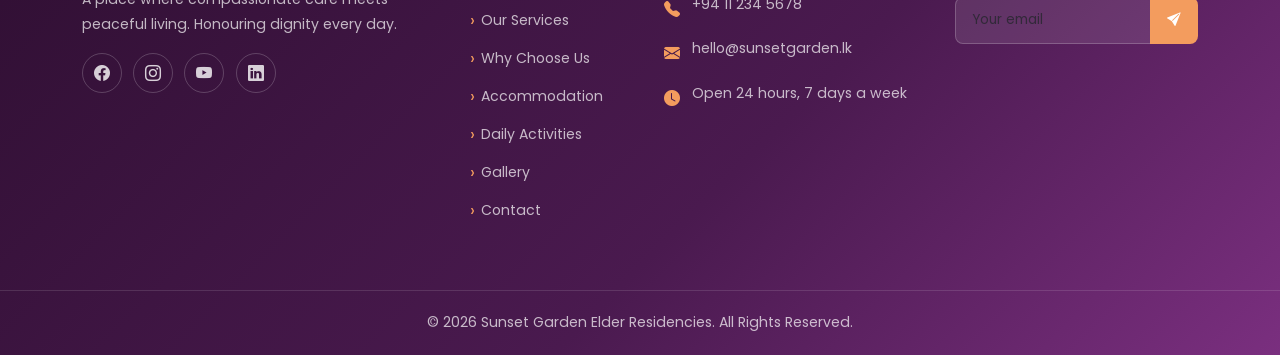
==== commit c1738f9b: "update 1" ====
--- a/About_Us.html
+++ b/About_Us.html
@@ -106,7 +106,7 @@
   <div class="container">
     <div class="row align-items-center g-5">
       <div class="col-lg-6 order-lg-2" data-aos="fade-left">
-        <img src="img/i8.jpg" alt="Compassion in care" class="w-100 rounded-3" style="height:420px;object-fit:cover;box-shadow:var(--shadow-lg);">
+        <img src="img/ac.jpg" alt="Compassion in care" class="w-100 rounded-3" style="height:500px;object-fit:cover;box-shadow:var(--shadow-lg);">
       </div>
       <div class="col-lg-6 order-lg-1" data-aos="fade-right">
         <span class="section-eyebrow">How We Care</span>
@@ -215,7 +215,7 @@
   <div class="container">
     <div class="row align-items-center g-5">
       <div class="col-lg-6" data-aos="fade-right">
-        <img src="img/i9.jpg" alt="Peaceful garden environment" class="w-100 rounded-3" style="height:440px;object-fit:cover;box-shadow:var(--shadow-lg);">
+        <img src="img/ae.png" alt="Peaceful garden environment" class="w-100 rounded-3" style="height:500px;object-fit:cover;box-shadow:var(--shadow-lg);">
       </div>
       <div class="col-lg-6" data-aos="fade-left">
         <span class="section-eyebrow">Where We Live</span>
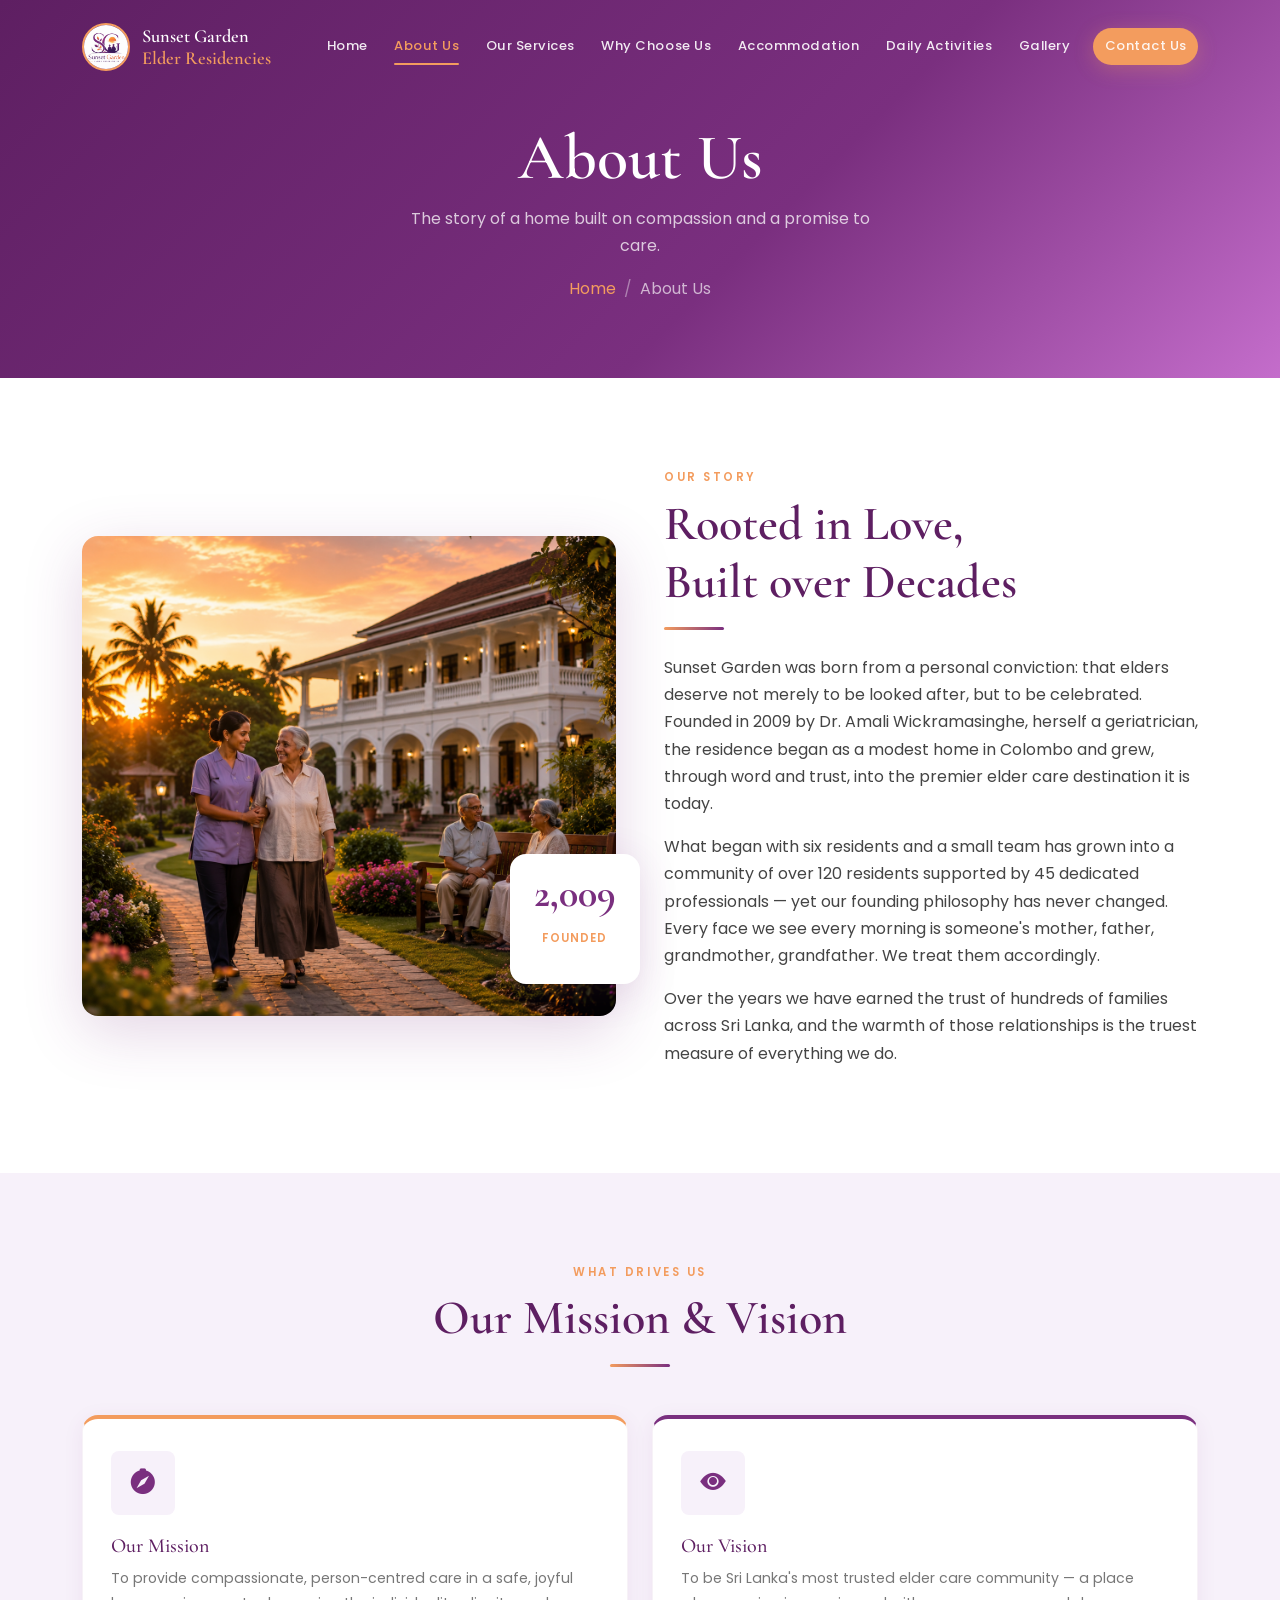
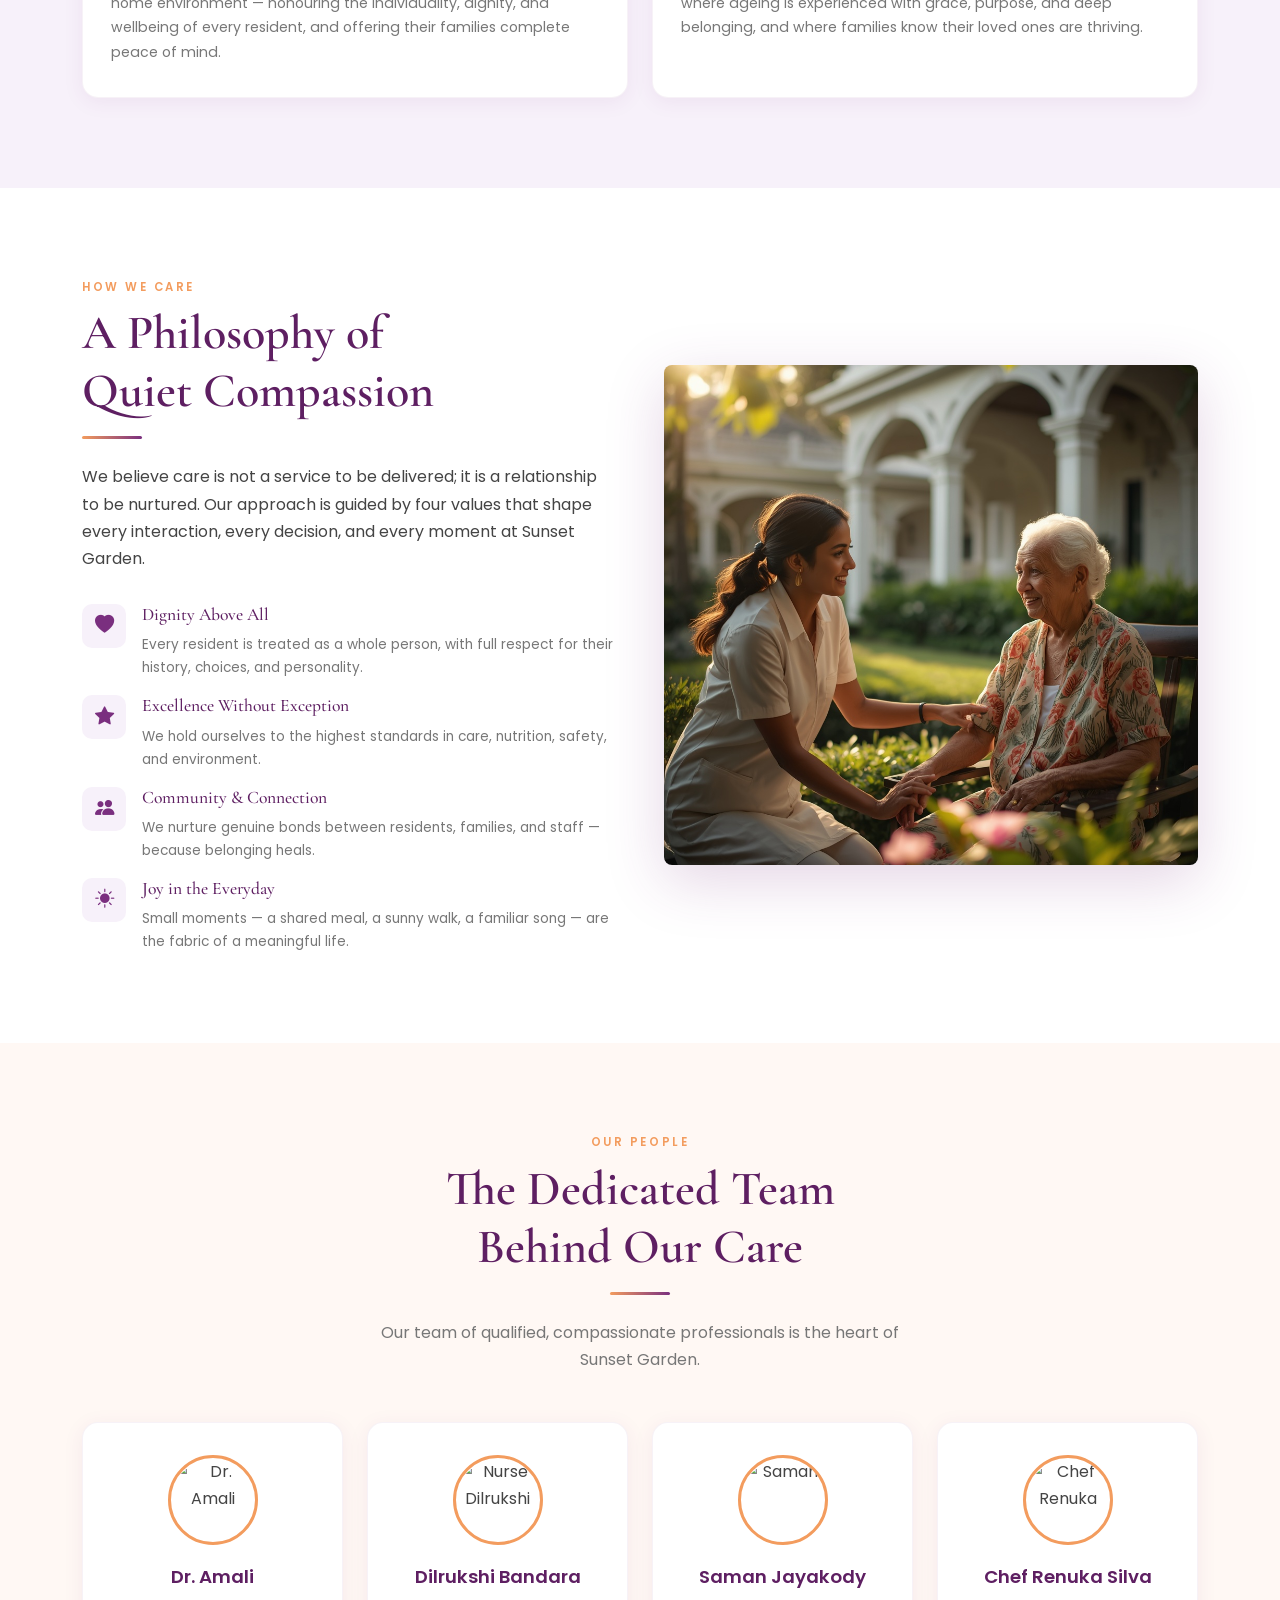
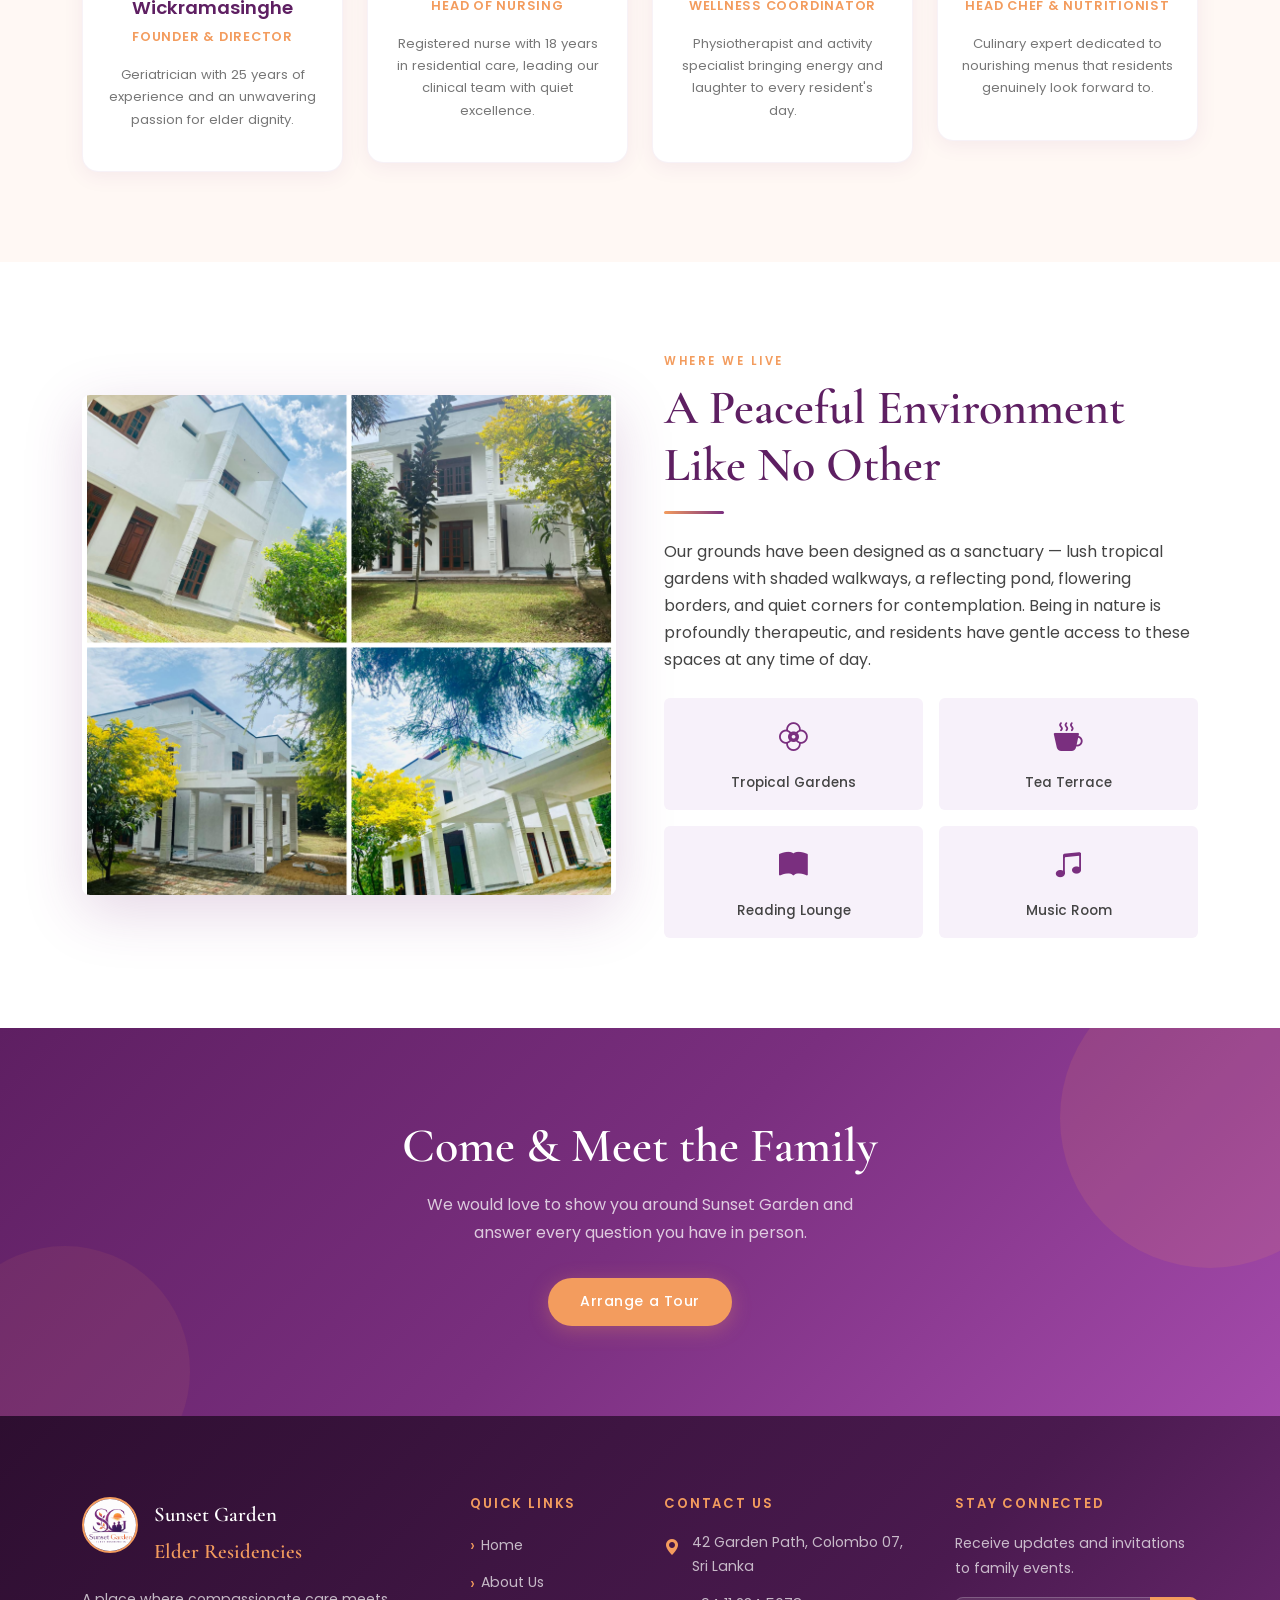
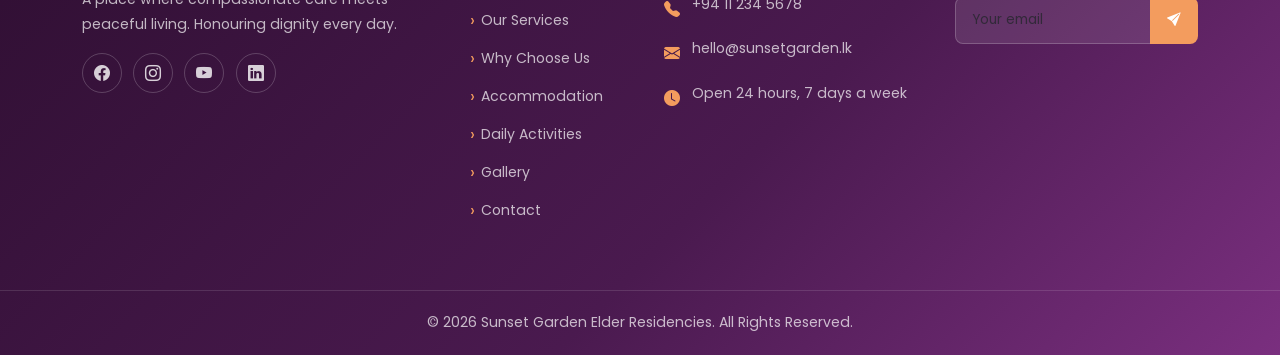
==== commit c13b4f1c: "up2" ====
--- a/About_Us.html
+++ b/About_Us.html
@@ -13,7 +13,7 @@
 
 <nav id="mainNav" class="navbar navbar-expand-lg transparent">
   <div class="container">
-    <a class="navbar-brand" href="Home.html">
+    <a class="navbar-brand" href="index.html">
       <img src="img/logo.jpeg" alt="Logo" class="brand-logo">
       <span class="brand-name">Sunset Garden<br><span>Elder Residencies</span></span>
     </a>
@@ -22,7 +22,7 @@
     </button>
     <div class="collapse navbar-collapse justify-content-end" id="navMenu">
       <ul class="navbar-nav align-items-lg-center gap-lg-1">
-        <li class="nav-item"><a class="nav-link" href="Home.html">Home</a></li>
+        <li class="nav-item"><a class="nav-link" href="index.html">Home</a></li>
         <li class="nav-item"><a class="nav-link active" href="About_Us.html">About Us</a></li>
         <li class="nav-item"><a class="nav-link" href="Our_Services.html">Our Services</a></li>
         <li class="nav-item"><a class="nav-link" href="Why_Choose_Us.html">Why Choose Us</a></li>
@@ -42,7 +42,7 @@
     <p>The story of a home built on compassion and a promise to care.</p>
     <nav aria-label="breadcrumb">
       <ol class="breadcrumb">
-        <li class="breadcrumb-item"><a href="Home.html">Home</a></li>
+        <li class="breadcrumb-item"><a href="index.html">Home</a></li>
         <li class="breadcrumb-item active">About Us</li>
       </ol>
     </nav>
@@ -271,7 +271,7 @@
   <div class="container">
     <div class="row g-5">
       <div class="col-lg-4 col-md-6">
-        <div class="d-flex align-items-center gap-3 mb-3"><img src="img/logo.jpg" alt="Logo" class="footer-brand-logo"><p class="footer-brand-name mb-0">Sunset Garden<br><span>Elder Residencies</span></p></div>
+        <div class="d-flex align-items-center gap-3 mb-3"><img src="img/logo.jpeg" alt="Logo" class="footer-brand-logo"><p class="footer-brand-name mb-0">Sunset Garden<br><span>Elder Residencies</span></p></div>
         <p>A place where compassionate care meets peaceful living. Honouring dignity every day.</p>
         <div class="social-links mt-3">
           <a href="#" class="social-link"><i class="bi bi-facebook"></i></a>
@@ -280,7 +280,7 @@
           <a href="#" class="social-link"><i class="bi bi-linkedin"></i></a>
         </div>
       </div>
-      <div class="col-lg-2 col-md-6"><h5>Quick Links</h5><ul class="footer-links"><li><a href="Home.html">Home</a></li><li><a href="About_Us.html">About Us</a></li><li><a href="Our_Services.html">Our Services</a></li><li><a href="Why_Choose_Us.html">Why Choose Us</a></li><li><a href="Accommodation.html">Accommodation</a></li><li><a href="Daily_Activities.html">Daily Activities</a></li><li><a href="Gallery.html">Gallery</a></li><li><a href="Contact.html">Contact</a></li></ul></div>
+      <div class="col-lg-2 col-md-6"><h5>Quick Links</h5><ul class="footer-links"><li><a href="index.html">Home</a></li><li><a href="About_Us.html">About Us</a></li><li><a href="Our_Services.html">Our Services</a></li><li><a href="Why_Choose_Us.html">Why Choose Us</a></li><li><a href="Accommodation.html">Accommodation</a></li><li><a href="Daily_Activities.html">Daily Activities</a></li><li><a href="Gallery.html">Gallery</a></li><li><a href="Contact.html">Contact</a></li></ul></div>
       <div class="col-lg-3 col-md-6"><h5>Contact Us</h5><div class="footer-contact-item"><i class="bi bi-geo-alt-fill"></i><span>42 Garden Path, Colombo 07, Sri Lanka</span></div><div class="footer-contact-item"><i class="bi bi-telephone-fill"></i><span>+94 11 234 5678</span></div><div class="footer-contact-item"><i class="bi bi-envelope-fill"></i><span>hello@sunsetgarden.lk</span></div><div class="footer-contact-item"><i class="bi bi-clock-fill"></i><span>Open 24 hours, 7 days a week</span></div></div>
       <div class="col-lg-3 col-md-6"><h5>Stay Connected</h5><p>Receive updates and invitations to family events.</p><div class="input-group mt-3"><input type="email" class="form-control" placeholder="Your email" style="background:rgba(255,255,255,.1);border:1px solid rgba(255,255,255,.2);color:#fff;font-size:.85rem;border-radius:8px 0 0 8px;"><button class="btn" style="background:var(--orange);color:#fff;border-radius:0 8px 8px 0;font-size:.85rem;padding:0 1rem;"><i class="bi bi-send-fill"></i></button></div></div>
     </div>
--- a/css/style.css
+++ b/css/style.css
@@ -4,1054 +4,1064 @@
    Fonts: Cormorant Garamond (headings) | Poppins (body)
    ============================================================ */
 
-@import url('https://fonts.googleapis.com/css2?family=Cormorant+Garamond:ital,wght@0,300;0,400;0,500;0,600;0,700;1,300;1,400;1,500&family=Poppins:wght@300;400;500;600&display=swap');
+   @import url('https://fonts.googleapis.com/css2?family=Cormorant+Garamond:ital,wght@0,300;0,400;0,500;0,600;0,700;1,300;1,400;1,500&family=Poppins:wght@300;400;500;600&display=swap');
 
-/* ── Design Tokens ─────────────────────────────────────────── */
-:root {
-  --purple:        #7A2F7F;
-  --purple-dark:   #5e1f62;
-  --purple-light:  #9b4ea1;
-  --orange:        #F39C5E;
-  --orange-dark:   #e07f3a;
-  --cream:         #FFF8F4;
-  --lavender:      #F7F1FA;
-  --text:          #444444;
-  --text-light:    #777;
-  --white:         #ffffff;
-  --shadow-sm:     0 4px 20px rgba(122,47,127,.08);
-  --shadow-md:     0 8px 40px rgba(122,47,127,.14);
-  --shadow-lg:     0 16px 60px rgba(122,47,127,.20);
-  --radius:        16px;
-  --radius-sm:     8px;
-  --transition:    .35s cubic-bezier(.4,0,.2,1);
-}
-
-/* ── Reset & Base ───────────────────────────────────────────── */
-*, *::before, *::after { box-sizing: border-box; margin: 0; padding: 0; }
-
-html { scroll-behavior: smooth; font-size: 16px; }
-
-body {
-  font-family: 'Poppins', sans-serif;
-  color: var(--text);
-  background: var(--white);
-  overflow-x: hidden;
-  line-height: 1.7;
-}
-
-h1, h2, h3, h4, h5, h6 {
-  font-family: 'Cormorant Garamond', serif;
-  line-height: 1.2;
-  color: var(--purple-dark);
-}
-
-img { max-width: 100%; display: block; }
-
-a { text-decoration: none; transition: color var(--transition); }
-
-/* ── Utility Classes ────────────────────────────────────────── */
-.section-pad { padding: 90px 0; }
-.section-pad-sm { padding: 60px 0; }
-
-.section-eyebrow {
-  font-family: 'Poppins', sans-serif;
-  font-size: .72rem;
-  font-weight: 600;
-  letter-spacing: .22em;
-  text-transform: uppercase;
-  color: var(--orange);
-  margin-bottom: .5rem;
-  display: block;
-}
-
-.section-title {
-  font-size: clamp(2rem, 4vw, 3rem);
-  font-weight: 600;
-  margin-bottom: 1rem;
-}
-
-.section-subtitle {
-  font-size: 1rem;
-  color: var(--text-light);
-  max-width: 560px;
-  margin: 0 auto 2.5rem;
-}
-
-.bg-cream    { background: var(--cream); }
-.bg-lavender { background: var(--lavender); }
-
-.divider {
-  width: 60px; height: 3px;
-  background: linear-gradient(90deg, var(--orange), var(--purple));
-  border-radius: 2px;
-  margin: .8rem auto 1.5rem;
-}
-
-.divider-left { margin-left: 0; }
-
-/* ── Buttons ────────────────────────────────────────────────── */
-.btn-primary-custom {
-  display: inline-block;
-  padding: .75rem 2rem;
-  background: var(--orange);
-  color: var(--white);
-  border-radius: 50px;
-  font-family: 'Poppins', sans-serif;
-  font-size: .88rem;
-  font-weight: 500;
-  letter-spacing: .04em;
-  border: none;
-  cursor: pointer;
-  transition: background var(--transition), transform var(--transition), box-shadow var(--transition);
-  box-shadow: 0 4px 20px rgba(243,156,94,.3);
-}
-.btn-primary-custom:hover {
-  background: var(--purple);
-  transform: translateY(-2px);
-  box-shadow: 0 8px 30px rgba(122,47,127,.3);
-  color: var(--white);
-}
-
-.btn-outline-custom {
-  display: inline-block;
-  padding: .72rem 1.9rem;
-  border: 2px solid var(--purple);
-  color: var(--purple);
-  border-radius: 50px;
-  font-family: 'Poppins', sans-serif;
-  font-size: .88rem;
-  font-weight: 500;
-  letter-spacing: .04em;
-  transition: all var(--transition);
-}
-.btn-outline-custom:hover {
-  background: var(--purple);
-  color: var(--white);
-  transform: translateY(-2px);
-  box-shadow: var(--shadow-md);
-}
-
-/* ── Navbar ─────────────────────────────────────────────────── */
-#mainNav {
-  position: fixed;
-  top: 0; left: 0; right: 0;
-  z-index: 1000;
-  padding: 1.1rem 0;
-  transition: all .4s ease;
-}
-
-#mainNav.transparent {
-  background: transparent;
-}
-
-#mainNav.scrolled {
-  background: rgba(255,255,255,.85);
-  backdrop-filter: blur(18px) saturate(1.6);
-  -webkit-backdrop-filter: blur(18px) saturate(1.6);
-  box-shadow: 0 2px 30px rgba(122,47,127,.12);
-  padding: .7rem 0;
-}
-
-.navbar-brand {
-  display: flex;
-  align-items: center;
-  gap: .75rem;
-}
-
-.brand-logo {
-  width: 48px; height: 48px;
-  border-radius: 50%;
-  object-fit: cover;
-  border: 2px solid var(--orange);
-}
-
-.brand-name {
-  font-family: 'Cormorant Garamond', serif;
-  font-size: 1.15rem;
-  font-weight: 600;
-  color: var(--white);
-  line-height: 1.2;
-  transition: color var(--transition);
-}
-
-.brand-name span { color: var(--orange); }
-
-#mainNav.scrolled .brand-name { color: var(--purple-dark); }
-
-.navbar-nav .nav-link {
-  font-family: 'Poppins', sans-serif;
-  font-size: .82rem;
-  font-weight: 500;
-  letter-spacing: .04em;
-  color: rgba(255,255,255,.9) !important;
-  padding: .45rem .7rem !important;
-  position: relative;
-  transition: color var(--transition);
-}
-
-#mainNav.scrolled .navbar-nav .nav-link {
-  color: var(--text) !important;
-}
-
-.navbar-nav .nav-link::after {
-  content: '';
-  position: absolute;
-  bottom: 0; left: .7rem; right: .7rem;
-  height: 2px;
-  background: var(--orange);
-  transform: scaleX(0);
-  transform-origin: center;
-  transition: transform var(--transition);
-  border-radius: 2px;
-}
-
-.navbar-nav .nav-link:hover::after,
-.navbar-nav .nav-link.active::after { transform: scaleX(1); }
-
-.navbar-nav .nav-link:hover { color: var(--orange) !important; }
-.navbar-nav .nav-link.active { color: var(--orange) !important; }
-
-/* Hamburger */
-.navbar-toggler {
-  border: 2px solid rgba(255,255,255,.6);
-  border-radius: var(--radius-sm);
-  padding: .35rem .55rem;
-}
-#mainNav.scrolled .navbar-toggler { border-color: var(--purple); }
-
-.navbar-toggler-icon {
-  background-image: url("data:image/svg+xml,%3csvg xmlns='http://www.w3.org/2000/svg' viewBox='0 0 30 30'%3e%3cpath stroke='rgba(255,255,255,0.9)' stroke-linecap='round' stroke-miterlimit='10' stroke-width='2' d='M4 7h22M4 15h22M4 23h22'/%3e%3c/svg%3e");
-}
-#mainNav.scrolled .navbar-toggler-icon {
-  background-image: url("data:image/svg+xml,%3csvg xmlns='http://www.w3.org/2000/svg' viewBox='0 0 30 30'%3e%3cpath stroke='%237A2F7F' stroke-linecap='round' stroke-miterlimit='10' stroke-width='2' d='M4 7h22M4 15h22M4 23h22'/%3e%3c/svg%3e");
-}
-
-/* Mobile nav */
-@media (max-width: 991px) {
-  #mainNav.scrolled .navbar-collapse,
-  #mainNav .navbar-collapse.show {
-    background: rgba(255,255,255,.97);
-    backdrop-filter: blur(20px);
-    border-radius: var(--radius);
-    padding: 1rem 1.5rem;
-    margin-top: .5rem;
-    box-shadow: var(--shadow-md);
-  }
-  #mainNav .navbar-collapse.show .nav-link,
-  #mainNav.scrolled .navbar-collapse .nav-link {
-    color: var(--text) !important;
-  }
-}
-
-/* ── Footer ─────────────────────────────────────────────────── */
-footer {
-  background: linear-gradient(135deg, #2d0e30 0%, #4a1a4f 60%, #7A2F7F 100%);
-  color: rgba(255,255,255,.8);
-  padding: 80px 0 0;
-}
-
-.footer-brand-logo {
-  width: 56px; height: 56px;
-  border-radius: 50%;
-  object-fit: cover;
-  border: 2px solid var(--orange);
-  margin-bottom: 1rem;
-}
-
-.footer-brand-name {
-  font-family: 'Cormorant Garamond', serif;
-  font-size: 1.3rem;
-  font-weight: 600;
-  color: var(--white);
-  margin-bottom: .5rem;
-}
-
-.footer-brand-name span { color: var(--orange); }
-
-footer h5 {
-  font-family: 'Poppins', sans-serif;
-  font-size: .82rem;
-  font-weight: 600;
-  letter-spacing: .14em;
-  text-transform: uppercase;
-  color: var(--orange);
-  margin-bottom: 1.2rem;
-}
-
-footer p { font-size: .88rem; line-height: 1.8; color: rgba(255,255,255,.7); }
-
-.footer-links { list-style: none; padding: 0; }
-.footer-links li { margin-bottom: .5rem; }
-.footer-links a {
-  color: rgba(255,255,255,.7);
-  font-size: .88rem;
-  transition: color var(--transition), padding-left var(--transition);
-  display: inline-flex; align-items: center; gap: .4rem;
-}
-.footer-links a::before {
-  content: '›';
-  color: var(--orange);
-  font-size: 1.1rem;
-  transition: transform var(--transition);
-}
-.footer-links a:hover { color: var(--orange); padding-left: 4px; }
-
-.footer-contact-item {
-  display: flex; align-items: flex-start; gap: .75rem;
-  margin-bottom: .9rem;
-  font-size: .88rem; color: rgba(255,255,255,.7);
-}
-.footer-contact-item i { color: var(--orange); font-size: 1rem; margin-top: 3px; flex-shrink: 0; }
-
-.social-links { display: flex; gap: .7rem; margin-top: .5rem; }
-.social-link {
-  width: 40px; height: 40px;
-  border-radius: 50%;
-  border: 1px solid rgba(255,255,255,.2);
-  display: flex; align-items: center; justify-content: center;
-  color: rgba(255,255,255,.8);
-  font-size: 1rem;
-  transition: all var(--transition);
-}
-.social-link:hover {
-  background: var(--orange);
-  border-color: var(--orange);
-  color: var(--white);
-  transform: translateY(-3px);
-}
-
-.footer-bottom {
-  border-top: 1px solid rgba(255,255,255,.12);
-  padding: 1.2rem 0;
-  margin-top: 3rem;
-  text-align: center;
-  font-size: .8rem;
-  color: rgba(255,255,255,.45);
-}
-
-/* ── Hero Slider ────────────────────────────────────────────── */
-#heroSlider {
-  position: relative;
-  height: 100vh;
-  min-height: 600px;
-  overflow: hidden;
-}
-
-.hero-slide {
-  position: absolute;
-  inset: 0;
-  opacity: 0;
-  transition: opacity 1.2s ease;
-  background-size: cover;
-  background-position: center;
-}
-
-.hero-slide.active { opacity: 1; z-index: 1; }
-.hero-slide.prev   { opacity: 0; z-index: 0; }
-
-/* Ken Burns */
-.hero-slide::before {
-  content: '';
-  position: absolute;
-  inset: -6%;
-  background: inherit;
-  background-size: cover;
-  background-position: center;
-  animation: kenBurns 12s ease-in-out infinite alternate;
-}
-
-@keyframes kenBurns {
-  0%   { transform: scale(1) translate(0, 0); }
-  100% { transform: scale(1.08) translate(-1%, 1%); }
-}
-
-.hero-slide.active::before { animation-play-state: running; }
-.hero-slide:not(.active)::before { animation-play-state: paused; }
-
-.hero-overlay {
-  position: absolute;
-  inset: 0;
-  background: linear-gradient(160deg, rgba(44,10,48,.62) 0%, rgba(122,47,127,.4) 50%, rgba(243,156,94,.2) 100%);
-  z-index: 2;
-}
-
-.hero-content {
-  position: absolute;
-  inset: 0;
-  z-index: 3;
-  display: flex;
-  align-items: center;
-  justify-content: center;
-  text-align: center;
-  padding: 0 1rem;
-}
-
-.hero-eyebrow {
-  font-family: 'Poppins', sans-serif;
-  font-size: .72rem;
-  font-weight: 600;
-  letter-spacing: .28em;
-  text-transform: uppercase;
-  color: var(--orange);
-  margin-bottom: 1rem;
-  opacity: 0;
-  transform: translateY(20px);
-  transition: all .8s ease .3s;
-}
-
-.hero-title {
-  font-family: 'Cormorant Garamond', serif;
-  font-size: clamp(2.5rem, 6vw, 5rem);
-  font-weight: 600;
-  color: var(--white);
-  line-height: 1.1;
-  margin-bottom: 1rem;
-  opacity: 0;
-  transform: translateY(30px);
-  transition: all .9s ease .5s;
-}
-
-.hero-subtitle {
-  font-size: clamp(.9rem, 2vw, 1.1rem);
-  color: rgba(255,255,255,.85);
-  font-weight: 300;
-  margin-bottom: 2rem;
-  max-width: 600px;
-  margin-left: auto; margin-right: auto;
-  opacity: 0;
-  transform: translateY(20px);
-  transition: all .8s ease .7s;
-}
-
-.hero-cta {
-  opacity: 0;
-  transform: translateY(20px);
-  transition: all .8s ease .9s;
-}
-
-#heroSlider.animated .hero-eyebrow,
-#heroSlider.animated .hero-title,
-#heroSlider.animated .hero-subtitle,
-#heroSlider.animated .hero-cta {
-  opacity: 1;
-  transform: translateY(0);
-}
-
-/* Slider controls */
-.hero-controls {
-  position: absolute;
-  bottom: 2.5rem;
-  left: 50%;
-  transform: translateX(-50%);
-  z-index: 4;
-  display: flex;
-  align-items: center;
-  gap: .5rem;
-}
-
-.hero-dot {
-  width: 8px; height: 8px;
-  border-radius: 50%;
-  background: rgba(255,255,255,.4);
-  cursor: pointer;
-  transition: all var(--transition);
-  border: none;
-}
-.hero-dot.active {
-  background: var(--orange);
-  width: 24px;
-  border-radius: 4px;
-}
-
-.hero-arrow {
-  position: absolute;
-  top: 50%;
-  transform: translateY(-50%);
-  z-index: 4;
-  width: 50px; height: 50px;
-  border-radius: 50%;
-  background: rgba(255,255,255,.15);
-  backdrop-filter: blur(8px);
-  border: 1px solid rgba(255,255,255,.3);
-  color: var(--white);
-  display: flex; align-items: center; justify-content: center;
-  cursor: pointer;
-  font-size: 1.2rem;
-  transition: all var(--transition);
-}
-.hero-arrow:hover { background: var(--orange); border-color: var(--orange); }
-.hero-arrow.prev { left: 1.5rem; }
-.hero-arrow.next { right: 1.5rem; }
-
-/* ── Page Hero (inner pages) ────────────────────────────────── */
-.page-hero {
-  min-height: 42vh;
-  display: flex; align-items: center;
-  position: relative;
-  overflow: hidden;
-  background: linear-gradient(135deg, var(--purple-dark) 0%, var(--purple) 60%, #c46dcb 100%);
-}
-
-.page-hero::before {
-  content: '';
-  position: absolute;
-  inset: 0;
-  background: url('../img/i1.jpg') center/cover no-repeat;
-  opacity: .12;
-}
-
-.page-hero-content {
-  position: relative;
-  z-index: 1;
-  padding: 120px 0 60px;
-  text-align: center;
-}
-
-.page-hero-content h1 {
-  font-size: clamp(2.2rem, 5vw, 4rem);
-  font-weight: 600;
-  color: var(--white);
-  margin-bottom: .5rem;
-}
-
-.page-hero-content p {
-  color: rgba(255,255,255,.75);
-  font-size: 1rem;
-  max-width: 500px; margin: 0 auto;
-}
-
-.breadcrumb {
-  justify-content: center;
-  margin-top: 1rem;
-}
-.breadcrumb-item a { color: var(--orange); }
-.breadcrumb-item.active { color: rgba(255,255,255,.65); }
-.breadcrumb-item + .breadcrumb-item::before { color: rgba(255,255,255,.4); }
-
-/* ── Cards ──────────────────────────────────────────────────── */
-.feature-card {
-  background: var(--white);
-  border-radius: var(--radius);
-  padding: 2rem 1.75rem;
-  box-shadow: var(--shadow-sm);
-  transition: transform var(--transition), box-shadow var(--transition);
-  height: 100%;
-  border: 1px solid rgba(122,47,127,.06);
-  position: relative;
-  overflow: hidden;
-}
-
-.feature-card::before {
-  content: '';
-  position: absolute;
-  top: 0; left: 0; right: 0;
-  height: 3px;
-  background: linear-gradient(90deg, var(--orange), var(--purple));
-  transform: scaleX(0);
-  transition: transform var(--transition);
-}
-
-.feature-card:hover {
-  transform: translateY(-8px);
-  box-shadow: var(--shadow-md);
-}
-.feature-card:hover::before { transform: scaleX(1); }
-
-.card-icon {
-  width: 64px; height: 64px;
-  border-radius: var(--radius-sm);
-  background: var(--lavender);
-  display: flex; align-items: center; justify-content: center;
-  font-size: 1.6rem;
-  color: var(--purple);
-  margin-bottom: 1.2rem;
-  transition: all var(--transition);
-}
-.feature-card:hover .card-icon {
-  background: var(--orange);
-  color: var(--white);
-}
-
-.feature-card h4 {
-  font-size: 1.25rem;
-  margin-bottom: .5rem;
-}
-
-.feature-card p {
-  font-size: .88rem;
-  color: var(--text-light);
-  line-height: 1.75;
-  margin: 0;
-}
-
-/* ── About Split Layout ─────────────────────────────────────── */
-.about-image-wrap {
-  position: relative;
-}
-.about-image-wrap img {
-  border-radius: var(--radius);
-  object-fit: cover;
-  width: 100%;
-  height: 480px;
-  box-shadow: var(--shadow-lg);
-}
-.about-badge {
-  position: absolute;
-  bottom: 2rem; right: -1.5rem;
-  background: var(--white);
-  border-radius: var(--radius);
-  padding: 1.2rem 1.5rem;
-  box-shadow: var(--shadow-md);
-  text-align: center;
-  min-width: 130px;
-}
-.about-badge .badge-num {
-  font-family: 'Cormorant Garamond', serif;
-  font-size: 2.5rem;
-  font-weight: 700;
-  color: var(--purple);
-  line-height: 1;
-}
-.about-badge .badge-label {
-  font-size: .72rem;
-  font-weight: 600;
-  letter-spacing: .1em;
-  text-transform: uppercase;
-  color: var(--orange);
-}
-
-/* ── Testimonial Slider ─────────────────────────────────────── */
-#testimonialSlider { position: relative; overflow: hidden; }
-
-.testimonial-track {
-  display: flex;
-  transition: transform .6s cubic-bezier(.4,0,.2,1);
-}
-
-.testimonial-card {
-  min-width: 100%;
-  padding: 2.5rem;
-  background: var(--white);
-  border-radius: var(--radius);
-  box-shadow: var(--shadow-sm);
-  border: 1px solid rgba(122,47,127,.06);
-}
-
-.testimonial-card blockquote {
-  font-family: 'Cormorant Garamond', serif;
-  font-size: 1.3rem;
-  font-style: italic;
-  color: var(--text);
-  line-height: 1.7;
-  margin-bottom: 1.5rem;
-}
-
-.testimonial-card blockquote::before { content: '\201C'; color: var(--orange); font-size: 3rem; line-height: 0; vertical-align: -.5rem; margin-right: .2rem; }
-
-.t-author { display: flex; align-items: center; gap: 1rem; }
-.t-avatar { width: 52px; height: 52px; border-radius: 50%; object-fit: cover; border: 2px solid var(--orange); }
-.t-name { font-weight: 600; font-size: .92rem; color: var(--purple-dark); }
-.t-role { font-size: .78rem; color: var(--text-light); }
-.t-stars { color: var(--orange); font-size: .85rem; margin-top: .15rem; }
-
-/* ── FAQ Accordion ──────────────────────────────────────────── */
-.faq-item {
-  border: 1px solid rgba(122,47,127,.1);
-  border-radius: var(--radius-sm);
-  margin-bottom: .75rem;
-  overflow: hidden;
-  transition: box-shadow var(--transition);
-}
-.faq-item:hover { box-shadow: var(--shadow-sm); }
-
-.faq-question {
-  width: 100%;
-  text-align: left;
-  padding: 1.2rem 1.5rem;
-  background: var(--white);
-  border: none;
-  font-family: 'Poppins', sans-serif;
-  font-size: .92rem;
-  font-weight: 500;
-  color: var(--purple-dark);
-  cursor: pointer;
-  display: flex; justify-content: space-between; align-items: center;
-  gap: 1rem;
-  transition: background var(--transition);
-}
-.faq-question:hover, .faq-item.open .faq-question {
-  background: var(--lavender);
-}
-.faq-icon {
-  width: 24px; height: 24px;
-  border-radius: 50%;
-  background: var(--orange);
-  color: var(--white);
-  display: flex; align-items: center; justify-content: center;
-  font-size: .9rem;
-  flex-shrink: 0;
-  transition: transform var(--transition);
-}
-.faq-item.open .faq-icon { transform: rotate(45deg); background: var(--purple); }
-
-.faq-answer {
-  max-height: 0;
-  overflow: hidden;
-  transition: max-height .4s ease, padding .3s ease;
-  font-size: .88rem;
-  color: var(--text-light);
-  line-height: 1.8;
-  background: var(--lavender);
-  padding: 0 1.5rem;
-}
-.faq-item.open .faq-answer { max-height: 200px; padding: 1rem 1.5rem; }
-
-/* ── Gallery Grid ───────────────────────────────────────────── */
-.gallery-grid {
-  display: grid;
-  grid-template-columns: repeat(4, 1fr);
-  gap: 1rem;
-}
-
-.gallery-item {
-  border-radius: var(--radius-sm);
-  overflow: hidden;
-  cursor: pointer;
-  position: relative;
-}
-
-.gallery-item img {
-  width: 100%;
-  height: 220px;
-  object-fit: cover;
-  transition: transform .5s ease;
-}
-
-.gallery-item:hover img { transform: scale(1.07); }
-
-.gallery-item-overlay {
-  position: absolute;
-  inset: 0;
-  background: rgba(122,47,127,.6);
-  display: flex; align-items: center; justify-content: center;
-  opacity: 0;
-  transition: opacity var(--transition);
-}
-.gallery-item:hover .gallery-item-overlay { opacity: 1; }
-.gallery-item-overlay i { color: var(--white); font-size: 2rem; }
-
-/* Masonry gallery (Gallery page) */
-.masonry-grid {
-  columns: 4;
-  column-gap: 1rem;
-}
-.masonry-item {
-  break-inside: avoid;
-  margin-bottom: 1rem;
-  border-radius: var(--radius-sm);
-  overflow: hidden;
-  cursor: pointer;
-  position: relative;
-}
-.masonry-item img { width: 100%; display: block; transition: transform .5s ease; }
-.masonry-item:hover img { transform: scale(1.05); }
-.masonry-item-overlay {
-  position: absolute;
-  inset: 0;
-  background: rgba(122,47,127,.55);
-  display: flex; align-items: center; justify-content: center;
-  opacity: 0;
-  transition: opacity var(--transition);
-}
-.masonry-item:hover .masonry-item-overlay { opacity: 1; }
-
-/* ── Lightbox ───────────────────────────────────────────────── */
-.lightbox-overlay {
-  position: fixed;
-  inset: 0;
-  background: rgba(0,0,0,.92);
-  z-index: 9999;
-  display: flex; align-items: center; justify-content: center;
-  opacity: 0;
-  pointer-events: none;
-  transition: opacity .3s ease;
-}
-.lightbox-overlay.active { opacity: 1; pointer-events: all; }
-.lightbox-img {
-  max-width: 88vw;
-  max-height: 85vh;
-  border-radius: var(--radius);
-  box-shadow: 0 20px 80px rgba(0,0,0,.5);
-  transition: transform .3s ease;
-}
-.lightbox-close {
-  position: absolute;
-  top: 1.5rem; right: 2rem;
-  font-size: 2rem;
-  color: var(--white);
-  cursor: pointer;
-  background: none; border: none;
-  transition: color var(--transition);
-}
-.lightbox-close:hover { color: var(--orange); }
-.lightbox-arrow {
-  position: absolute;
-  top: 50%;
-  transform: translateY(-50%);
-  background: rgba(255,255,255,.15);
-  border: 1px solid rgba(255,255,255,.3);
-  color: var(--white);
-  width: 50px; height: 50px;
-  border-radius: 50%;
-  display: flex; align-items: center; justify-content: center;
-  font-size: 1.2rem;
-  cursor: pointer;
-  transition: all var(--transition);
-}
-.lightbox-arrow:hover { background: var(--orange); border-color: var(--orange); }
-.lightbox-arrow.prev { left: 1.5rem; }
-.lightbox-arrow.next { right: 1.5rem; }
-
-/* ── Counters ───────────────────────────────────────────────── */
-.counter-block {
-  text-align: center;
-  padding: 2rem 1rem;
-}
-.counter-num {
-  font-family: 'Cormorant Garamond', serif;
-  font-size: clamp(2.5rem, 5vw, 4rem);
-  font-weight: 700;
-  color: var(--orange);
-  line-height: 1;
-}
-.counter-label {
-  font-size: .82rem;
-  font-weight: 600;
-  letter-spacing: .1em;
-  text-transform: uppercase;
-  color: var(--purple-dark);
-  margin-top: .3rem;
-}
-
-/* ── Timeline ───────────────────────────────────────────────── */
-.timeline { position: relative; padding-left: 2.5rem; }
-.timeline::before {
-  content: '';
-  position: absolute;
-  left: .75rem; top: 0; bottom: 0;
-  width: 2px;
-  background: linear-gradient(to bottom, var(--orange), var(--purple));
-}
-.timeline-item {
-  position: relative;
-  margin-bottom: 2.5rem;
-}
-.timeline-dot {
-  position: absolute;
-  left: -2.2rem; top: .3rem;
-  width: 16px; height: 16px;
-  border-radius: 50%;
-  background: var(--orange);
-  border: 3px solid var(--white);
-  box-shadow: 0 0 0 2px var(--orange);
-}
-.timeline-time {
-  font-size: .72rem;
-  font-weight: 600;
-  letter-spacing: .1em;
-  text-transform: uppercase;
-  color: var(--orange);
-  margin-bottom: .2rem;
-}
-.timeline-title {
-  font-size: 1.1rem;
-  font-weight: 600;
-  color: var(--purple-dark);
-  margin-bottom: .3rem;
-}
-.timeline-desc { font-size: .88rem; color: var(--text-light); line-height: 1.7; }
-
-/* ── Contact Form ───────────────────────────────────────────── */
-.contact-form-wrap {
-  background: var(--white);
-  border-radius: var(--radius);
-  padding: 2.5rem;
-  box-shadow: var(--shadow-md);
-}
-
-.form-label {
-  font-size: .82rem;
-  font-weight: 500;
-  color: var(--purple-dark);
-  margin-bottom: .35rem;
-}
-
-.form-control, .form-select {
-  border: 1.5px solid rgba(122,47,127,.15);
-  border-radius: var(--radius-sm);
-  padding: .75rem 1rem;
-  font-size: .88rem;
-  font-family: 'Poppins', sans-serif;
-  transition: border-color var(--transition), box-shadow var(--transition);
-  background: var(--cream);
-}
-.form-control:focus, .form-select:focus {
-  border-color: var(--purple);
-  box-shadow: 0 0 0 3px rgba(122,47,127,.1);
-  background: var(--white);
-  outline: none;
-}
-
-.contact-info-item {
-  display: flex; align-items: flex-start; gap: 1rem;
-  margin-bottom: 1.5rem;
-}
-.contact-icon {
-  width: 48px; height: 48px;
-  border-radius: var(--radius-sm);
-  background: var(--lavender);
-  display: flex; align-items: center; justify-content: center;
-  font-size: 1.2rem;
-  color: var(--purple);
-  flex-shrink: 0;
-  transition: all var(--transition);
-}
-.contact-info-item:hover .contact-icon {
-  background: var(--orange);
-  color: var(--white);
-}
-
-/* ── Map Placeholder ────────────────────────────────────────── */
-.map-placeholder {
-  background: linear-gradient(135deg, var(--lavender), #ede0f0);
-  border-radius: var(--radius);
-  height: 280px;
-  display: flex; align-items: center; justify-content: center;
-  border: 2px dashed rgba(122,47,127,.2);
-  margin-top: 2rem;
-}
-.map-placeholder p { color: var(--purple); font-size: .9rem; }
-
-/* ── CTA Banner ─────────────────────────────────────────────── */
-.cta-section {
-  background: linear-gradient(135deg, var(--purple-dark) 0%, var(--purple) 50%, #a44aab 100%);
-  position: relative;
-  overflow: hidden;
-}
-.cta-section::before {
-  content: '';
-  position: absolute;
-  top: -60px; right: -80px;
-  width: 300px; height: 300px;
-  background: var(--orange);
-  opacity: .12;
-  border-radius: 50%;
-}
-.cta-section::after {
-  content: '';
-  position: absolute;
-  bottom: -80px; left: -60px;
-  width: 250px; height: 250px;
-  background: var(--orange);
-  opacity: .08;
-  border-radius: 50%;
-}
-
-/* ── Scroll Animations ──────────────────────────────────────── */
-[data-aos] { opacity: 0; transition-property: opacity, transform; }
-
-[data-aos="fade-up"]    { transform: translateY(40px); }
-[data-aos="fade-down"]  { transform: translateY(-40px); }
-[data-aos="fade-left"]  { transform: translateX(40px); }
-[data-aos="fade-right"] { transform: translateX(-40px); }
-[data-aos="zoom-in"]    { transform: scale(.9); }
-
-[data-aos].aos-animate  { opacity: 1; transform: translate(0) scale(1); }
-
-/* ── Floating Decoration ────────────────────────────────────── */
-.float-decor {
-  position: absolute;
-  border-radius: 50%;
-  opacity: .06;
-  pointer-events: none;
-  animation: floatDecor 8s ease-in-out infinite;
-}
-@keyframes floatDecor {
-  0%, 100% { transform: translateY(0) rotate(0deg); }
-  50%       { transform: translateY(-20px) rotate(10deg); }
-}
-
-/* ── Staff Cards ────────────────────────────────────────────── */
-.staff-card {
-  text-align: center;
-  background: var(--white);
-  border-radius: var(--radius);
-  padding: 2rem 1.5rem 1.5rem;
-  box-shadow: var(--shadow-sm);
-  transition: transform var(--transition), box-shadow var(--transition);
-  border: 1px solid rgba(122,47,127,.06);
-}
-.staff-card:hover { transform: translateY(-6px); box-shadow: var(--shadow-md); }
-.staff-avatar {
-  width: 90px; height: 90px;
-  border-radius: 50%;
-  object-fit: cover;
-  border: 3px solid var(--orange);
-  margin: 0 auto 1rem;
-}
-.staff-name { font-size: 1.15rem; font-weight: 600; color: var(--purple-dark); margin-bottom: .2rem; }
-.staff-role { font-size: .8rem; color: var(--orange); font-weight: 600; letter-spacing: .06em; text-transform: uppercase; }
-
-/* ── Service Detail Cards ───────────────────────────────────── */
-.service-card {
-  background: var(--white);
-  border-radius: var(--radius);
-  overflow: hidden;
-  box-shadow: var(--shadow-sm);
-  transition: transform var(--transition), box-shadow var(--transition);
-  border: 1px solid rgba(122,47,127,.06);
-  height: 100%;
-}
-.service-card:hover { transform: translateY(-8px); box-shadow: var(--shadow-lg); }
-.service-card-body { padding: 1.75rem; }
-.service-card-icon {
-  font-size: 2.5rem;
-  color: var(--purple);
-  margin-bottom: 1rem;
-  display: block;
-  transition: color var(--transition);
-}
-.service-card:hover .service-card-icon { color: var(--orange); }
-.service-card h4 { font-size: 1.2rem; margin-bottom: .5rem; }
-.service-card p { font-size: .88rem; color: var(--text-light); line-height: 1.75; }
-
-/* ── Responsive ─────────────────────────────────────────────── */
-@media (max-width: 991px) {
-  .section-pad { padding: 70px 0; }
-  .gallery-grid { grid-template-columns: repeat(2, 1fr); }
-  .masonry-grid  { columns: 2; }
-  .about-badge   { right: .5rem; bottom: 1rem; }
-}
-
-@media (max-width: 767px) {
-  .section-pad { padding: 55px 0; }
-  .gallery-grid { grid-template-columns: repeat(2, 1fr); }
-  .gallery-item img { height: 160px; }
-  .masonry-grid { columns: 2; }
-  .hero-arrow   { width: 38px; height: 38px; font-size: 1rem; }
-  .hero-arrow.prev { left: .75rem; }
-  .hero-arrow.next { right: .75rem; }
-  .about-badge  { display: none; }
-  .contact-form-wrap { padding: 1.5rem; }
-  .timeline { padding-left: 2rem; }
-}
-
-@media (max-width: 480px) {
-  .gallery-grid { grid-template-columns: 1fr 1fr; }
-  .masonry-grid { columns: 1; }
-}
-
-/* ── Reduced motion ─────────────────────────────────────────── */
-@media (prefers-reduced-motion: reduce) {
-  *, *::before, *::after { animation-duration: 0.01ms !important; transition-duration: 0.01ms !important; }
-}
+   /* ── Design Tokens ─────────────────────────────────────────── */
+   :root {
+     --purple:        #7A2F7F;
+     --purple-dark:   #5e1f62;
+     --purple-light:  #9b4ea1;
+     --orange:        #F39C5E;
+     --orange-dark:   #e07f3a;
+     --cream:         #FFF8F4;
+     --lavender:      #F7F1FA;
+     --text:          #444444;
+     --text-light:    #777;
+     --white:         #ffffff;
+     --shadow-sm:     0 4px 20px rgba(122,47,127,.08);
+     --shadow-md:     0 8px 40px rgba(122,47,127,.14);
+     --shadow-lg:     0 16px 60px rgba(122,47,127,.20);
+     --radius:        16px;
+     --radius-sm:     8px;
+     --transition:    .35s cubic-bezier(.4,0,.2,1);
+   }
+   
+   /* ── Reset & Base ───────────────────────────────────────────── */
+   *, *::before, *::after { box-sizing: border-box; margin: 0; padding: 0; }
+   
+   html { scroll-behavior: smooth; font-size: 16px; }
+   
+   body {
+     font-family: 'Poppins', sans-serif;
+     color: var(--text);
+     background: var(--white);
+     overflow-x: hidden;
+     line-height: 1.7;
+   }
+   
+   h1, h2, h3, h4, h5, h6 {
+     font-family: 'Cormorant Garamond', serif;
+     line-height: 1.2;
+     color: var(--purple-dark);
+   }
+   
+   img { max-width: 100%; display: block; }
+   
+   a { text-decoration: none; transition: color var(--transition); }
+   
+   /* ── Utility Classes ────────────────────────────────────────── */
+   .section-pad { padding: 90px 0; }
+   .section-pad-sm { padding: 60px 0; }
+   
+   .section-eyebrow {
+     font-family: 'Poppins', sans-serif;
+     font-size: .72rem;
+     font-weight: 600;
+     letter-spacing: .22em;
+     text-transform: uppercase;
+     color: var(--orange);
+     margin-bottom: .5rem;
+     display: block;
+   }
+   
+   .section-title {
+     font-size: clamp(2rem, 4vw, 3rem);
+     font-weight: 600;
+     margin-bottom: 1rem;
+   }
+   
+   .section-subtitle {
+     font-size: 1rem;
+     color: var(--text-light);
+     max-width: 560px;
+     margin: 0 auto 2.5rem;
+   }
+   
+   .bg-cream    { background: var(--cream); }
+   .bg-lavender { background: var(--lavender); }
+   
+   .divider {
+     width: 60px; height: 3px;
+     background: linear-gradient(90deg, var(--orange), var(--purple));
+     border-radius: 2px;
+     margin: .8rem auto 1.5rem;
+   }
+   
+   .divider-left { margin-left: 0; }
+   
+   /* ── Buttons ────────────────────────────────────────────────── */
+   .btn-primary-custom {
+     display: inline-block;
+     padding: .75rem 2rem;
+     background: var(--orange);
+     color: var(--white);
+     border-radius: 50px;
+     font-family: 'Poppins', sans-serif;
+     font-size: .88rem;
+     font-weight: 500;
+     letter-spacing: .04em;
+     border: none;
+     cursor: pointer;
+     transition: background var(--transition), transform var(--transition), box-shadow var(--transition);
+     box-shadow: 0 4px 20px rgba(243,156,94,.3);
+   }
+   .btn-primary-custom:hover {
+     background: var(--purple);
+     transform: translateY(-2px);
+     box-shadow: 0 8px 30px rgba(122,47,127,.3);
+     color: var(--white);
+   }
+   
+   .btn-outline-custom {
+     display: inline-block;
+     padding: .72rem 1.9rem;
+     border: 2px solid var(--purple);
+     color: var(--purple);
+     border-radius: 50px;
+     font-family: 'Poppins', sans-serif;
+     font-size: .88rem;
+     font-weight: 500;
+     letter-spacing: .04em;
+     transition: all var(--transition);
+   }
+   .btn-outline-custom:hover {
+     background: var(--purple);
+     color: var(--white);
+     transform: translateY(-2px);
+     box-shadow: var(--shadow-md);
+   }
+   
+   /* ── Navbar ─────────────────────────────────────────────────── */
+   #mainNav {
+     position: fixed;
+     top: 0; left: 0; right: 0;
+     z-index: 1000;
+     padding: 1.1rem 0;
+     transition: all .4s ease;
+   }
+   
+   #mainNav.transparent {
+     background: transparent;
+   }
+   
+   #mainNav.scrolled {
+     background: rgba(255,255,255,.85);
+     backdrop-filter: blur(18px) saturate(1.6);
+     -webkit-backdrop-filter: blur(18px) saturate(1.6);
+     box-shadow: 0 2px 30px rgba(122,47,127,.12);
+     padding: .7rem 0;
+   }
+   
+   .navbar-brand {
+     display: flex;
+     align-items: center;
+     gap: .75rem;
+   }
+   
+   .brand-logo {
+     width: 48px; height: 48px;
+     border-radius: 50%;
+     object-fit: cover;
+     border: 2px solid var(--orange);
+   }
+   
+   .brand-name {
+     font-family: 'Cormorant Garamond', serif;
+     font-size: 1.15rem;
+     font-weight: 600;
+     color: var(--white);
+     line-height: 1.2;
+     transition: color var(--transition);
+   }
+   
+   .brand-name span { color: var(--orange); }
+   
+   #mainNav.scrolled .brand-name { color: var(--purple-dark); }
+   
+   .navbar-nav .nav-link {
+     font-family: 'Poppins', sans-serif;
+     font-size: .82rem;
+     font-weight: 500;
+     letter-spacing: .04em;
+     color: rgba(255,255,255,.9) !important;
+     padding: .45rem .7rem !important;
+     position: relative;
+     transition: color var(--transition);
+   }
+   
+   #mainNav.scrolled .navbar-nav .nav-link {
+     color: var(--text) !important;
+   }
+   
+   .navbar-nav .nav-link::after {
+     content: '';
+     position: absolute;
+     bottom: 0; left: .7rem; right: .7rem;
+     height: 2px;
+     background: var(--orange);
+     transform: scaleX(0);
+     transform-origin: center;
+     transition: transform var(--transition);
+     border-radius: 2px;
+   }
+   
+   .navbar-nav .nav-link:hover::after,
+   .navbar-nav .nav-link.active::after { transform: scaleX(1); }
+   
+   .navbar-nav .nav-link:hover { color: var(--orange) !important; }
+   .navbar-nav .nav-link.active { color: var(--orange) !important; }
+   
+   /* Contact Us button — active state should NOT override button text to orange */
+   .navbar-nav .nav-link.btn-primary-custom.active,
+   .navbar-nav .nav-link.btn-primary-custom:hover {
+     color: #fff !important;
+   }
+   .navbar-nav .nav-link.btn-primary-custom.active::after,
+   .navbar-nav .nav-link.btn-primary-custom::after {
+     display: none;
+   }
+   
+   /* Hamburger */
+   .navbar-toggler {
+     border: 2px solid rgba(255,255,255,.6);
+     border-radius: var(--radius-sm);
+     padding: .35rem .55rem;
+   }
+   #mainNav.scrolled .navbar-toggler { border-color: var(--purple); }
+   
+   .navbar-toggler-icon {
+     background-image: url("data:image/svg+xml,%3csvg xmlns='http://www.w3.org/2000/svg' viewBox='0 0 30 30'%3e%3cpath stroke='rgba(255,255,255,0.9)' stroke-linecap='round' stroke-miterlimit='10' stroke-width='2' d='M4 7h22M4 15h22M4 23h22'/%3e%3c/svg%3e");
+   }
+   #mainNav.scrolled .navbar-toggler-icon {
+     background-image: url("data:image/svg+xml,%3csvg xmlns='http://www.w3.org/2000/svg' viewBox='0 0 30 30'%3e%3cpath stroke='%237A2F7F' stroke-linecap='round' stroke-miterlimit='10' stroke-width='2' d='M4 7h22M4 15h22M4 23h22'/%3e%3c/svg%3e");
+   }
+   
+   /* Mobile nav */
+   @media (max-width: 991px) {
+     #mainNav.scrolled .navbar-collapse,
+     #mainNav .navbar-collapse.show {
+       background: rgba(255,255,255,.97);
+       backdrop-filter: blur(20px);
+       border-radius: var(--radius);
+       padding: 1rem 1.5rem;
+       margin-top: .5rem;
+       box-shadow: var(--shadow-md);
+     }
+     #mainNav .navbar-collapse.show .nav-link,
+     #mainNav.scrolled .navbar-collapse .nav-link {
+       color: var(--text) !important;
+     }
+   }
+   
+   /* ── Footer ─────────────────────────────────────────────────── */
+   footer {
+     background: linear-gradient(135deg, #2d0e30 0%, #4a1a4f 60%, #7A2F7F 100%);
+     color: rgba(255,255,255,.8);
+     padding: 80px 0 0;
+   }
+   
+   .footer-brand-logo {
+     width: 56px; height: 56px;
+     border-radius: 50%;
+     object-fit: cover;
+     border: 2px solid var(--orange);
+     margin-bottom: 1rem;
+   }
+   
+   .footer-brand-name {
+     font-family: 'Cormorant Garamond', serif;
+     font-size: 1.3rem;
+     font-weight: 600;
+     color: var(--white);
+     margin-bottom: .5rem;
+   }
+   
+   .footer-brand-name span { color: var(--orange); }
+   
+   footer h5 {
+     font-family: 'Poppins', sans-serif;
+     font-size: .82rem;
+     font-weight: 600;
+     letter-spacing: .14em;
+     text-transform: uppercase;
+     color: var(--orange);
+     margin-bottom: 1.2rem;
+   }
+   
+   footer p { font-size: .88rem; line-height: 1.8; color: rgba(255,255,255,.7); }
+   
+   .footer-links { list-style: none; padding: 0; }
+   .footer-links li { margin-bottom: .5rem; }
+   .footer-links a {
+     color: rgba(255,255,255,.7);
+     font-size: .88rem;
+     transition: color var(--transition), padding-left var(--transition);
+     display: inline-flex; align-items: center; gap: .4rem;
+   }
+   .footer-links a::before {
+     content: '›';
+     color: var(--orange);
+     font-size: 1.1rem;
+     transition: transform var(--transition);
+   }
+   .footer-links a:hover { color: var(--orange); padding-left: 4px; }
+   
+   .footer-contact-item {
+     display: flex; align-items: flex-start; gap: .75rem;
+     margin-bottom: .9rem;
+     font-size: .88rem; color: rgba(255,255,255,.7);
+   }
+   .footer-contact-item i { color: var(--orange); font-size: 1rem; margin-top: 3px; flex-shrink: 0; }
+   
+   .social-links { display: flex; gap: .7rem; margin-top: .5rem; }
+   .social-link {
+     width: 40px; height: 40px;
+     border-radius: 50%;
+     border: 1px solid rgba(255,255,255,.2);
+     display: flex; align-items: center; justify-content: center;
+     color: rgba(255,255,255,.8);
+     font-size: 1rem;
+     transition: all var(--transition);
+   }
+   .social-link:hover {
+     background: var(--orange);
+     border-color: var(--orange);
+     color: var(--white);
+     transform: translateY(-3px);
+   }
+   
+   .footer-bottom {
+     border-top: 1px solid rgba(255,255,255,.12);
+     padding: 1.2rem 0;
+     margin-top: 3rem;
+     text-align: center;
+     font-size: .8rem;
+     color: rgba(255,255,255,.45);
+   }
+   
+   /* ── Hero Slider ────────────────────────────────────────────── */
+   #heroSlider {
+     position: relative;
+     height: 100vh;
+     min-height: 600px;
+     overflow: hidden;
+   }
+   
+   .hero-slide {
+     position: absolute;
+     inset: 0;
+     opacity: 0;
+     transition: opacity 1.2s ease;
+     background-size: cover;
+     background-position: center;
+   }
+   
+   .hero-slide.active { opacity: 1; z-index: 1; }
+   .hero-slide.prev   { opacity: 0; z-index: 0; }
+   
+   /* Ken Burns */
+   .hero-slide::before {
+     content: '';
+     position: absolute;
+     inset: -6%;
+     background: inherit;
+     background-size: cover;
+     background-position: center;
+     animation: kenBurns 12s ease-in-out infinite alternate;
+   }
+   
+   @keyframes kenBurns {
+     0%   { transform: scale(1) translate(0, 0); }
+     100% { transform: scale(1.08) translate(-1%, 1%); }
+   }
+   
+   .hero-slide.active::before { animation-play-state: running; }
+   .hero-slide:not(.active)::before { animation-play-state: paused; }
+   
+   .hero-overlay {
+     position: absolute;
+     inset: 0;
+     background: linear-gradient(160deg, rgba(44,10,48,.62) 0%, rgba(122,47,127,.4) 50%, rgba(243,156,94,.2) 100%);
+     z-index: 2;
+   }
+   
+   .hero-content {
+     position: absolute;
+     inset: 0;
+     z-index: 3;
+     display: flex;
+     align-items: center;
+     justify-content: center;
+     text-align: center;
+     padding: 0 1rem;
+   }
+   
+   .hero-eyebrow {
+     font-family: 'Poppins', sans-serif;
+     font-size: .72rem;
+     font-weight: 600;
+     letter-spacing: .28em;
+     text-transform: uppercase;
+     color: var(--orange);
+     margin-bottom: 1rem;
+     opacity: 0;
+     transform: translateY(20px);
+     transition: all .8s ease .3s;
+   }
+   
+   .hero-title {
+     font-family: 'Cormorant Garamond', serif;
+     font-size: clamp(2.5rem, 6vw, 5rem);
+     font-weight: 600;
+     color: var(--white);
+     line-height: 1.1;
+     margin-bottom: 1rem;
+     opacity: 0;
+     transform: translateY(30px);
+     transition: all .9s ease .5s;
+   }
+   
+   .hero-subtitle {
+     font-size: clamp(.9rem, 2vw, 1.1rem);
+     color: rgba(255,255,255,.85);
+     font-weight: 300;
+     margin-bottom: 2rem;
+     max-width: 600px;
+     margin-left: auto; margin-right: auto;
+     opacity: 0;
+     transform: translateY(20px);
+     transition: all .8s ease .7s;
+   }
+   
+   .hero-cta {
+     opacity: 0;
+     transform: translateY(20px);
+     transition: all .8s ease .9s;
+   }
+   
+   #heroSlider.animated .hero-eyebrow,
+   #heroSlider.animated .hero-title,
+   #heroSlider.animated .hero-subtitle,
+   #heroSlider.animated .hero-cta {
+     opacity: 1;
+     transform: translateY(0);
+   }
+   
+   /* Slider controls */
+   .hero-controls {
+     position: absolute;
+     bottom: 2.5rem;
+     left: 50%;
+     transform: translateX(-50%);
+     z-index: 4;
+     display: flex;
+     align-items: center;
+     gap: .5rem;
+   }
+   
+   .hero-dot {
+     width: 8px; height: 8px;
+     border-radius: 50%;
+     background: rgba(255,255,255,.4);
+     cursor: pointer;
+     transition: all var(--transition);
+     border: none;
+   }
+   .hero-dot.active {
+     background: var(--orange);
+     width: 24px;
+     border-radius: 4px;
+   }
+   
+   .hero-arrow {
+     position: absolute;
+     top: 50%;
+     transform: translateY(-50%);
+     z-index: 4;
+     width: 50px; height: 50px;
+     border-radius: 50%;
+     background: rgba(255,255,255,.15);
+     backdrop-filter: blur(8px);
+     border: 1px solid rgba(255,255,255,.3);
+     color: var(--white);
+     display: flex; align-items: center; justify-content: center;
+     cursor: pointer;
+     font-size: 1.2rem;
+     transition: all var(--transition);
+   }
+   .hero-arrow:hover { background: var(--orange); border-color: var(--orange); }
+   .hero-arrow.prev { left: 1.5rem; }
+   .hero-arrow.next { right: 1.5rem; }
+   
+   /* ── Page Hero (inner pages) ────────────────────────────────── */
+   .page-hero {
+     min-height: 42vh;
+     display: flex; align-items: center;
+     position: relative;
+     overflow: hidden;
+     background: linear-gradient(135deg, var(--purple-dark) 0%, var(--purple) 60%, #c46dcb 100%);
+   }
+   
+   .page-hero::before {
+     content: '';
+     position: absolute;
+     inset: 0;
+     background: url('../img/i1.jpg') center/cover no-repeat;
+     opacity: .12;
+   }
+   
+   .page-hero-content {
+     position: relative;
+     z-index: 1;
+     padding: 120px 0 60px;
+     text-align: center;
+   }
+   
+   .page-hero-content h1 {
+     font-size: clamp(2.2rem, 5vw, 4rem);
+     font-weight: 600;
+     color: var(--white);
+     margin-bottom: .5rem;
+   }
+   
+   .page-hero-content p {
+     color: rgba(255,255,255,.75);
+     font-size: 1rem;
+     max-width: 500px; margin: 0 auto;
+   }
+   
+   .breadcrumb {
+     justify-content: center;
+     margin-top: 1rem;
+   }
+   .breadcrumb-item a { color: var(--orange); }
+   .breadcrumb-item.active { color: rgba(255,255,255,.65); }
+   .breadcrumb-item + .breadcrumb-item::before { color: rgba(255,255,255,.4); }
+   
+   /* ── Cards ──────────────────────────────────────────────────── */
+   .feature-card {
+     background: var(--white);
+     border-radius: var(--radius);
+     padding: 2rem 1.75rem;
+     box-shadow: var(--shadow-sm);
+     transition: transform var(--transition), box-shadow var(--transition);
+     height: 100%;
+     border: 1px solid rgba(122,47,127,.06);
+     position: relative;
+     overflow: hidden;
+   }
+   
+   .feature-card::before {
+     content: '';
+     position: absolute;
+     top: 0; left: 0; right: 0;
+     height: 3px;
+     background: linear-gradient(90deg, var(--orange), var(--purple));
+     transform: scaleX(0);
+     transition: transform var(--transition);
+   }
+   
+   .feature-card:hover {
+     transform: translateY(-8px);
+     box-shadow: var(--shadow-md);
+   }
+   .feature-card:hover::before { transform: scaleX(1); }
+   
+   .card-icon {
+     width: 64px; height: 64px;
+     border-radius: var(--radius-sm);
+     background: var(--lavender);
+     display: flex; align-items: center; justify-content: center;
+     font-size: 1.6rem;
+     color: var(--purple);
+     margin-bottom: 1.2rem;
+     transition: all var(--transition);
+   }
+   .feature-card:hover .card-icon {
+     background: var(--orange);
+     color: var(--white);
+   }
+   
+   .feature-card h4 {
+     font-size: 1.25rem;
+     margin-bottom: .5rem;
+   }
+   
+   .feature-card p {
+     font-size: .88rem;
+     color: var(--text-light);
+     line-height: 1.75;
+     margin: 0;
+   }
+   
+   /* ── About Split Layout ─────────────────────────────────────── */
+   .about-image-wrap {
+     position: relative;
+   }
+   .about-image-wrap img {
+     border-radius: var(--radius);
+     object-fit: cover;
+     width: 100%;
+     height: 480px;
+     box-shadow: var(--shadow-lg);
+   }
+   .about-badge {
+     position: absolute;
+     bottom: 2rem; right: -1.5rem;
+     background: var(--white);
+     border-radius: var(--radius);
+     padding: 1.2rem 1.5rem;
+     box-shadow: var(--shadow-md);
+     text-align: center;
+     min-width: 130px;
+   }
+   .about-badge .badge-num {
+     font-family: 'Cormorant Garamond', serif;
+     font-size: 2.5rem;
+     font-weight: 700;
+     color: var(--purple);
+     line-height: 1;
+   }
+   .about-badge .badge-label {
+     font-size: .72rem;
+     font-weight: 600;
+     letter-spacing: .1em;
+     text-transform: uppercase;
+     color: var(--orange);
+   }
+   
+   /* ── Testimonial Slider ─────────────────────────────────────── */
+   #testimonialSlider { position: relative; overflow: hidden; }
+   
+   .testimonial-track {
+     display: flex;
+     transition: transform .6s cubic-bezier(.4,0,.2,1);
+   }
+   
+   .testimonial-card {
+     min-width: 100%;
+     padding: 2.5rem;
+     background: var(--white);
+     border-radius: var(--radius);
+     box-shadow: var(--shadow-sm);
+     border: 1px solid rgba(122,47,127,.06);
+   }
+   
+   .testimonial-card blockquote {
+     font-family: 'Cormorant Garamond', serif;
+     font-size: 1.3rem;
+     font-style: italic;
+     color: var(--text);
+     line-height: 1.7;
+     margin-bottom: 1.5rem;
+   }
+   
+   .testimonial-card blockquote::before { content: '\201C'; color: var(--orange); font-size: 3rem; line-height: 0; vertical-align: -.5rem; margin-right: .2rem; }
+   
+   .t-author { display: flex; align-items: center; gap: 1rem; }
+   .t-avatar { width: 52px; height: 52px; border-radius: 50%; object-fit: cover; border: 2px solid var(--orange); }
+   .t-name { font-weight: 600; font-size: .92rem; color: var(--purple-dark); }
+   .t-role { font-size: .78rem; color: var(--text-light); }
+   .t-stars { color: var(--orange); font-size: .85rem; margin-top: .15rem; }
+   
+   /* ── FAQ Accordion ──────────────────────────────────────────── */
+   .faq-item {
+     border: 1px solid rgba(122,47,127,.1);
+     border-radius: var(--radius-sm);
+     margin-bottom: .75rem;
+     overflow: hidden;
+     transition: box-shadow var(--transition);
+   }
+   .faq-item:hover { box-shadow: var(--shadow-sm); }
+   
+   .faq-question {
+     width: 100%;
+     text-align: left;
+     padding: 1.2rem 1.5rem;
+     background: var(--white);
+     border: none;
+     font-family: 'Poppins', sans-serif;
+     font-size: .92rem;
+     font-weight: 500;
+     color: var(--purple-dark);
+     cursor: pointer;
+     display: flex; justify-content: space-between; align-items: center;
+     gap: 1rem;
+     transition: background var(--transition);
+   }
+   .faq-question:hover, .faq-item.open .faq-question {
+     background: var(--lavender);
+   }
+   .faq-icon {
+     width: 24px; height: 24px;
+     border-radius: 50%;
+     background: var(--orange);
+     color: var(--white);
+     display: flex; align-items: center; justify-content: center;
+     font-size: .9rem;
+     flex-shrink: 0;
+     transition: transform var(--transition);
+   }
+   .faq-item.open .faq-icon { transform: rotate(45deg); background: var(--purple); }
+   
+   .faq-answer {
+     max-height: 0;
+     overflow: hidden;
+     transition: max-height .4s ease, padding .3s ease;
+     font-size: .88rem;
+     color: var(--text-light);
+     line-height: 1.8;
+     background: var(--lavender);
+     padding: 0 1.5rem;
+   }
+   .faq-item.open .faq-answer { max-height: 200px; padding: 1rem 1.5rem; }
+   
+   /* ── Gallery Grid ───────────────────────────────────────────── */
+   .gallery-grid {
+     display: grid;
+     grid-template-columns: repeat(4, 1fr);
+     gap: 1rem;
+   }
+   
+   .gallery-item {
+     border-radius: var(--radius-sm);
+     overflow: hidden;
+     cursor: pointer;
+     position: relative;
+   }
+   
+   .gallery-item img {
+     width: 100%;
+     height: 220px;
+     object-fit: cover;
+     transition: transform .5s ease;
+   }
+   
+   .gallery-item:hover img { transform: scale(1.07); }
+   
+   .gallery-item-overlay {
+     position: absolute;
+     inset: 0;
+     background: rgba(122,47,127,.6);
+     display: flex; align-items: center; justify-content: center;
+     opacity: 0;
+     transition: opacity var(--transition);
+   }
+   .gallery-item:hover .gallery-item-overlay { opacity: 1; }
+   .gallery-item-overlay i { color: var(--white); font-size: 2rem; }
+   
+   /* Masonry gallery (Gallery page) */
+   .masonry-grid {
+     columns: 4;
+     column-gap: 1rem;
+   }
+   .masonry-item {
+     break-inside: avoid;
+     margin-bottom: 1rem;
+     border-radius: var(--radius-sm);
+     overflow: hidden;
+     cursor: pointer;
+     position: relative;
+   }
+   .masonry-item img { width: 100%; display: block; transition: transform .5s ease; }
+   .masonry-item:hover img { transform: scale(1.05); }
+   .masonry-item-overlay {
+     position: absolute;
+     inset: 0;
+     background: rgba(122,47,127,.55);
+     display: flex; align-items: center; justify-content: center;
+     opacity: 0;
+     transition: opacity var(--transition);
+   }
+   .masonry-item:hover .masonry-item-overlay { opacity: 1; }
+   
+   /* ── Lightbox ───────────────────────────────────────────────── */
+   .lightbox-overlay {
+     position: fixed;
+     inset: 0;
+     background: rgba(0,0,0,.92);
+     z-index: 9999;
+     display: flex; align-items: center; justify-content: center;
+     opacity: 0;
+     pointer-events: none;
+     transition: opacity .3s ease;
+   }
+   .lightbox-overlay.active { opacity: 1; pointer-events: all; }
+   .lightbox-img {
+     max-width: 88vw;
+     max-height: 85vh;
+     border-radius: var(--radius);
+     box-shadow: 0 20px 80px rgba(0,0,0,.5);
+     transition: transform .3s ease;
+   }
+   .lightbox-close {
+     position: absolute;
+     top: 1.5rem; right: 2rem;
+     font-size: 2rem;
+     color: var(--white);
+     cursor: pointer;
+     background: none; border: none;
+     transition: color var(--transition);
+   }
+   .lightbox-close:hover { color: var(--orange); }
+   .lightbox-arrow {
+     position: absolute;
+     top: 50%;
+     transform: translateY(-50%);
+     background: rgba(255,255,255,.15);
+     border: 1px solid rgba(255,255,255,.3);
+     color: var(--white);
+     width: 50px; height: 50px;
+     border-radius: 50%;
+     display: flex; align-items: center; justify-content: center;
+     font-size: 1.2rem;
+     cursor: pointer;
+     transition: all var(--transition);
+   }
+   .lightbox-arrow:hover { background: var(--orange); border-color: var(--orange); }
+   .lightbox-arrow.prev { left: 1.5rem; }
+   .lightbox-arrow.next { right: 1.5rem; }
+   
+   /* ── Counters ───────────────────────────────────────────────── */
+   .counter-block {
+     text-align: center;
+     padding: 2rem 1rem;
+   }
+   .counter-num {
+     font-family: 'Cormorant Garamond', serif;
+     font-size: clamp(2.5rem, 5vw, 4rem);
+     font-weight: 700;
+     color: var(--orange);
+     line-height: 1;
+   }
+   .counter-label {
+     font-size: .82rem;
+     font-weight: 600;
+     letter-spacing: .1em;
+     text-transform: uppercase;
+     color: var(--purple-dark);
+     margin-top: .3rem;
+   }
+   
+   /* ── Timeline ───────────────────────────────────────────────── */
+   .timeline { position: relative; padding-left: 2.5rem; }
+   .timeline::before {
+     content: '';
+     position: absolute;
+     left: .75rem; top: 0; bottom: 0;
+     width: 2px;
+     background: linear-gradient(to bottom, var(--orange), var(--purple));
+   }
+   .timeline-item {
+     position: relative;
+     margin-bottom: 2.5rem;
+   }
+   .timeline-dot {
+     position: absolute;
+     left: -2.2rem; top: .3rem;
+     width: 16px; height: 16px;
+     border-radius: 50%;
+     background: var(--orange);
+     border: 3px solid var(--white);
+     box-shadow: 0 0 0 2px var(--orange);
+   }
+   .timeline-time {
+     font-size: .72rem;
+     font-weight: 600;
+     letter-spacing: .1em;
+     text-transform: uppercase;
+     color: var(--orange);
+     margin-bottom: .2rem;
+   }
+   .timeline-title {
+     font-size: 1.1rem;
+     font-weight: 600;
+     color: var(--purple-dark);
+     margin-bottom: .3rem;
+   }
+   .timeline-desc { font-size: .88rem; color: var(--text-light); line-height: 1.7; }
+   
+   /* ── Contact Form ───────────────────────────────────────────── */
+   .contact-form-wrap {
+     background: var(--white);
+     border-radius: var(--radius);
+     padding: 2.5rem;
+     box-shadow: var(--shadow-md);
+   }
+   
+   .form-label {
+     font-size: .82rem;
+     font-weight: 500;
+     color: var(--purple-dark);
+     margin-bottom: .35rem;
+   }
+   
+   .form-control, .form-select {
+     border: 1.5px solid rgba(122,47,127,.15);
+     border-radius: var(--radius-sm);
+     padding: .75rem 1rem;
+     font-size: .88rem;
+     font-family: 'Poppins', sans-serif;
+     transition: border-color var(--transition), box-shadow var(--transition);
+     background: var(--cream);
+   }
+   .form-control:focus, .form-select:focus {
+     border-color: var(--purple);
+     box-shadow: 0 0 0 3px rgba(122,47,127,.1);
+     background: var(--white);
+     outline: none;
+   }
+   
+   .contact-info-item {
+     display: flex; align-items: flex-start; gap: 1rem;
+     margin-bottom: 1.5rem;
+   }
+   .contact-icon {
+     width: 48px; height: 48px;
+     border-radius: var(--radius-sm);
+     background: var(--lavender);
+     display: flex; align-items: center; justify-content: center;
+     font-size: 1.2rem;
+     color: var(--purple);
+     flex-shrink: 0;
+     transition: all var(--transition);
+   }
+   .contact-info-item:hover .contact-icon {
+     background: var(--orange);
+     color: var(--white);
+   }
+   
+   /* ── Map Placeholder ────────────────────────────────────────── */
+   .map-placeholder {
+     background: linear-gradient(135deg, var(--lavender), #ede0f0);
+     border-radius: var(--radius);
+     height: 280px;
+     display: flex; align-items: center; justify-content: center;
+     border: 2px dashed rgba(122,47,127,.2);
+     margin-top: 2rem;
+   }
+   .map-placeholder p { color: var(--purple); font-size: .9rem; }
+   
+   /* ── CTA Banner ─────────────────────────────────────────────── */
+   .cta-section {
+     background: linear-gradient(135deg, var(--purple-dark) 0%, var(--purple) 50%, #a44aab 100%);
+     position: relative;
+     overflow: hidden;
+   }
+   .cta-section::before {
+     content: '';
+     position: absolute;
+     top: -60px; right: -80px;
+     width: 300px; height: 300px;
+     background: var(--orange);
+     opacity: .12;
+     border-radius: 50%;
+   }
+   .cta-section::after {
+     content: '';
+     position: absolute;
+     bottom: -80px; left: -60px;
+     width: 250px; height: 250px;
+     background: var(--orange);
+     opacity: .08;
+     border-radius: 50%;
+   }
+   
+   /* ── Scroll Animations ──────────────────────────────────────── */
+   [data-aos] { opacity: 0; transition-property: opacity, transform; }
+   
+   [data-aos="fade-up"]    { transform: translateY(40px); }
+   [data-aos="fade-down"]  { transform: translateY(-40px); }
+   [data-aos="fade-left"]  { transform: translateX(40px); }
+   [data-aos="fade-right"] { transform: translateX(-40px); }
+   [data-aos="zoom-in"]    { transform: scale(.9); }
+   
+   [data-aos].aos-animate  { opacity: 1; transform: translate(0) scale(1); }
+   
+   /* ── Floating Decoration ────────────────────────────────────── */
+   .float-decor {
+     position: absolute;
+     border-radius: 50%;
+     opacity: .06;
+     pointer-events: none;
+     animation: floatDecor 8s ease-in-out infinite;
+   }
+   @keyframes floatDecor {
+     0%, 100% { transform: translateY(0) rotate(0deg); }
+     50%       { transform: translateY(-20px) rotate(10deg); }
+   }
+   
+   /* ── Staff Cards ────────────────────────────────────────────── */
+   .staff-card {
+     text-align: center;
+     background: var(--white);
+     border-radius: var(--radius);
+     padding: 2rem 1.5rem 1.5rem;
+     box-shadow: var(--shadow-sm);
+     transition: transform var(--transition), box-shadow var(--transition);
+     border: 1px solid rgba(122,47,127,.06);
+   }
+   .staff-card:hover { transform: translateY(-6px); box-shadow: var(--shadow-md); }
+   .staff-avatar {
+     width: 90px; height: 90px;
+     border-radius: 50%;
+     object-fit: cover;
+     border: 3px solid var(--orange);
+     margin: 0 auto 1rem;
+   }
+   .staff-name { font-size: 1.15rem; font-weight: 600; color: var(--purple-dark); margin-bottom: .2rem; }
+   .staff-role { font-size: .8rem; color: var(--orange); font-weight: 600; letter-spacing: .06em; text-transform: uppercase; }
+   
+   /* ── Service Detail Cards ───────────────────────────────────── */
+   .service-card {
+     background: var(--white);
+     border-radius: var(--radius);
+     overflow: hidden;
+     box-shadow: var(--shadow-sm);
+     transition: transform var(--transition), box-shadow var(--transition);
+     border: 1px solid rgba(122,47,127,.06);
+     height: 100%;
+   }
+   .service-card:hover { transform: translateY(-8px); box-shadow: var(--shadow-lg); }
+   .service-card-body { padding: 1.75rem; }
+   .service-card-icon {
+     font-size: 2.5rem;
+     color: var(--purple);
+     margin-bottom: 1rem;
+     display: block;
+     transition: color var(--transition);
+   }
+   .service-card:hover .service-card-icon { color: var(--orange); }
+   .service-card h4 { font-size: 1.2rem; margin-bottom: .5rem; }
+   .service-card p { font-size: .88rem; color: var(--text-light); line-height: 1.75; }
+   
+   /* ── Responsive ─────────────────────────────────────────────── */
+   @media (max-width: 991px) {
+     .section-pad { padding: 70px 0; }
+     .gallery-grid { grid-template-columns: repeat(2, 1fr); }
+     .masonry-grid  { columns: 2; }
+     .about-badge   { right: .5rem; bottom: 1rem; }
+   }
+   
+   @media (max-width: 767px) {
+     .section-pad { padding: 55px 0; }
+     .gallery-grid { grid-template-columns: repeat(2, 1fr); }
+     .gallery-item img { height: 160px; }
+     .masonry-grid { columns: 2; }
+     .hero-arrow   { width: 38px; height: 38px; font-size: 1rem; }
+     .hero-arrow.prev { left: .75rem; }
+     .hero-arrow.next { right: .75rem; }
+     .about-badge  { display: none; }
+     .contact-form-wrap { padding: 1.5rem; }
+     .timeline { padding-left: 2rem; }
+   }
+   
+   @media (max-width: 480px) {
+     .gallery-grid { grid-template-columns: 1fr 1fr; }
+     .masonry-grid { columns: 1; }
+   }
+   
+   /* ── Reduced motion ─────────────────────────────────────────── */
+   @media (prefers-reduced-motion: reduce) {
+     *, *::before, *::after { animation-duration: 0.01ms !important; transition-duration: 0.01ms !important; }
+   }
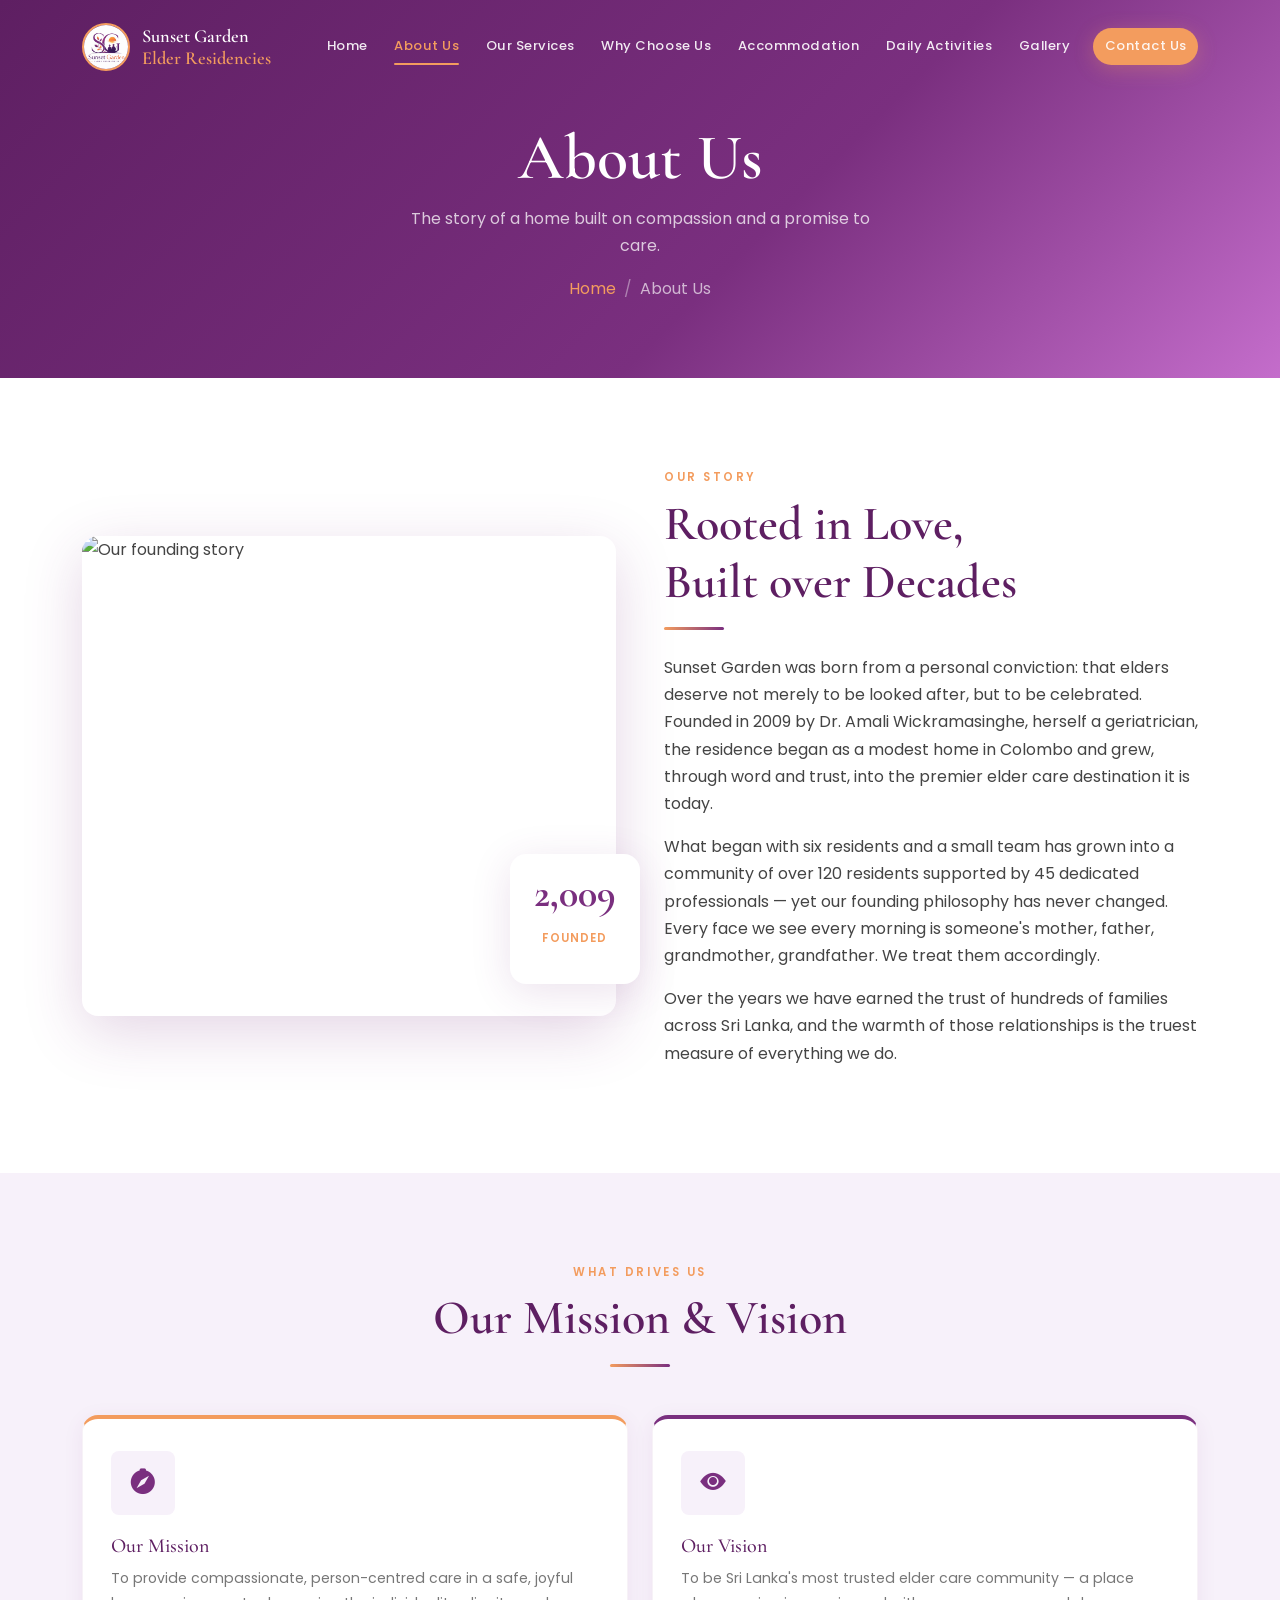
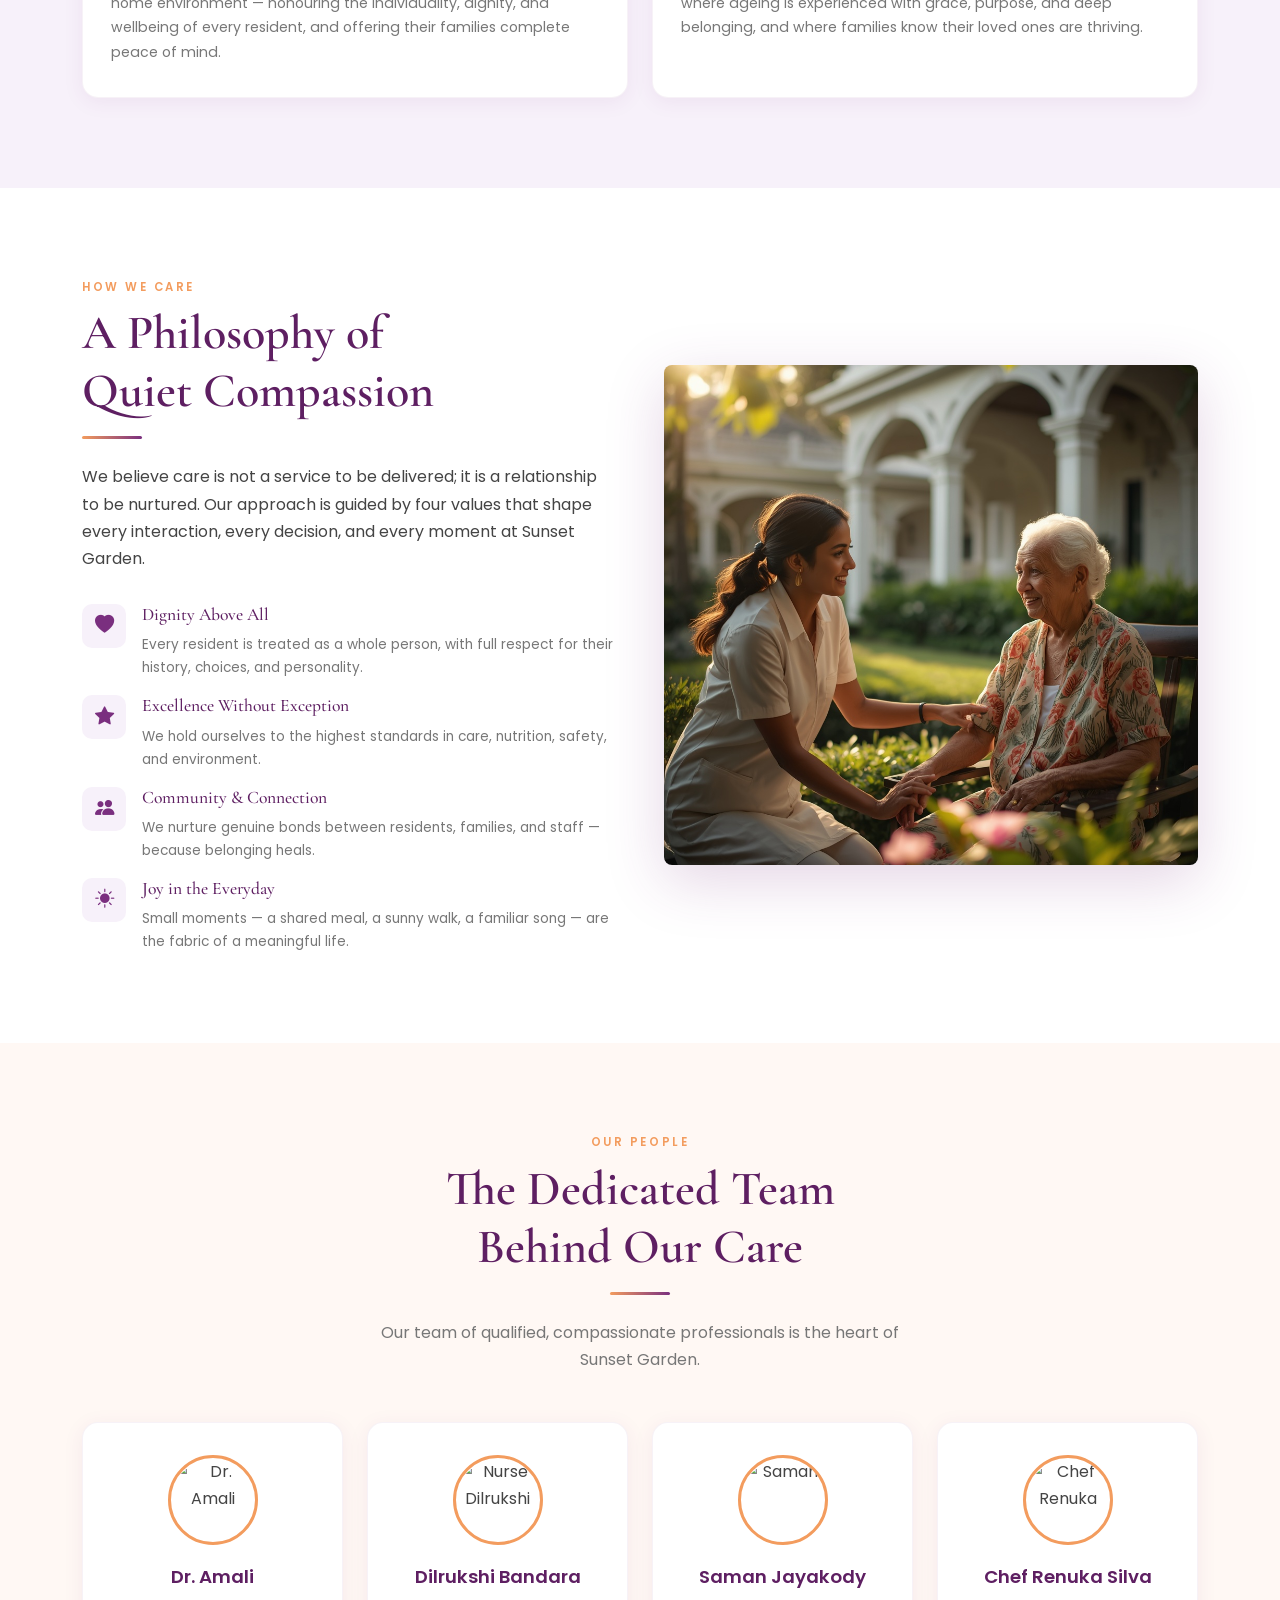
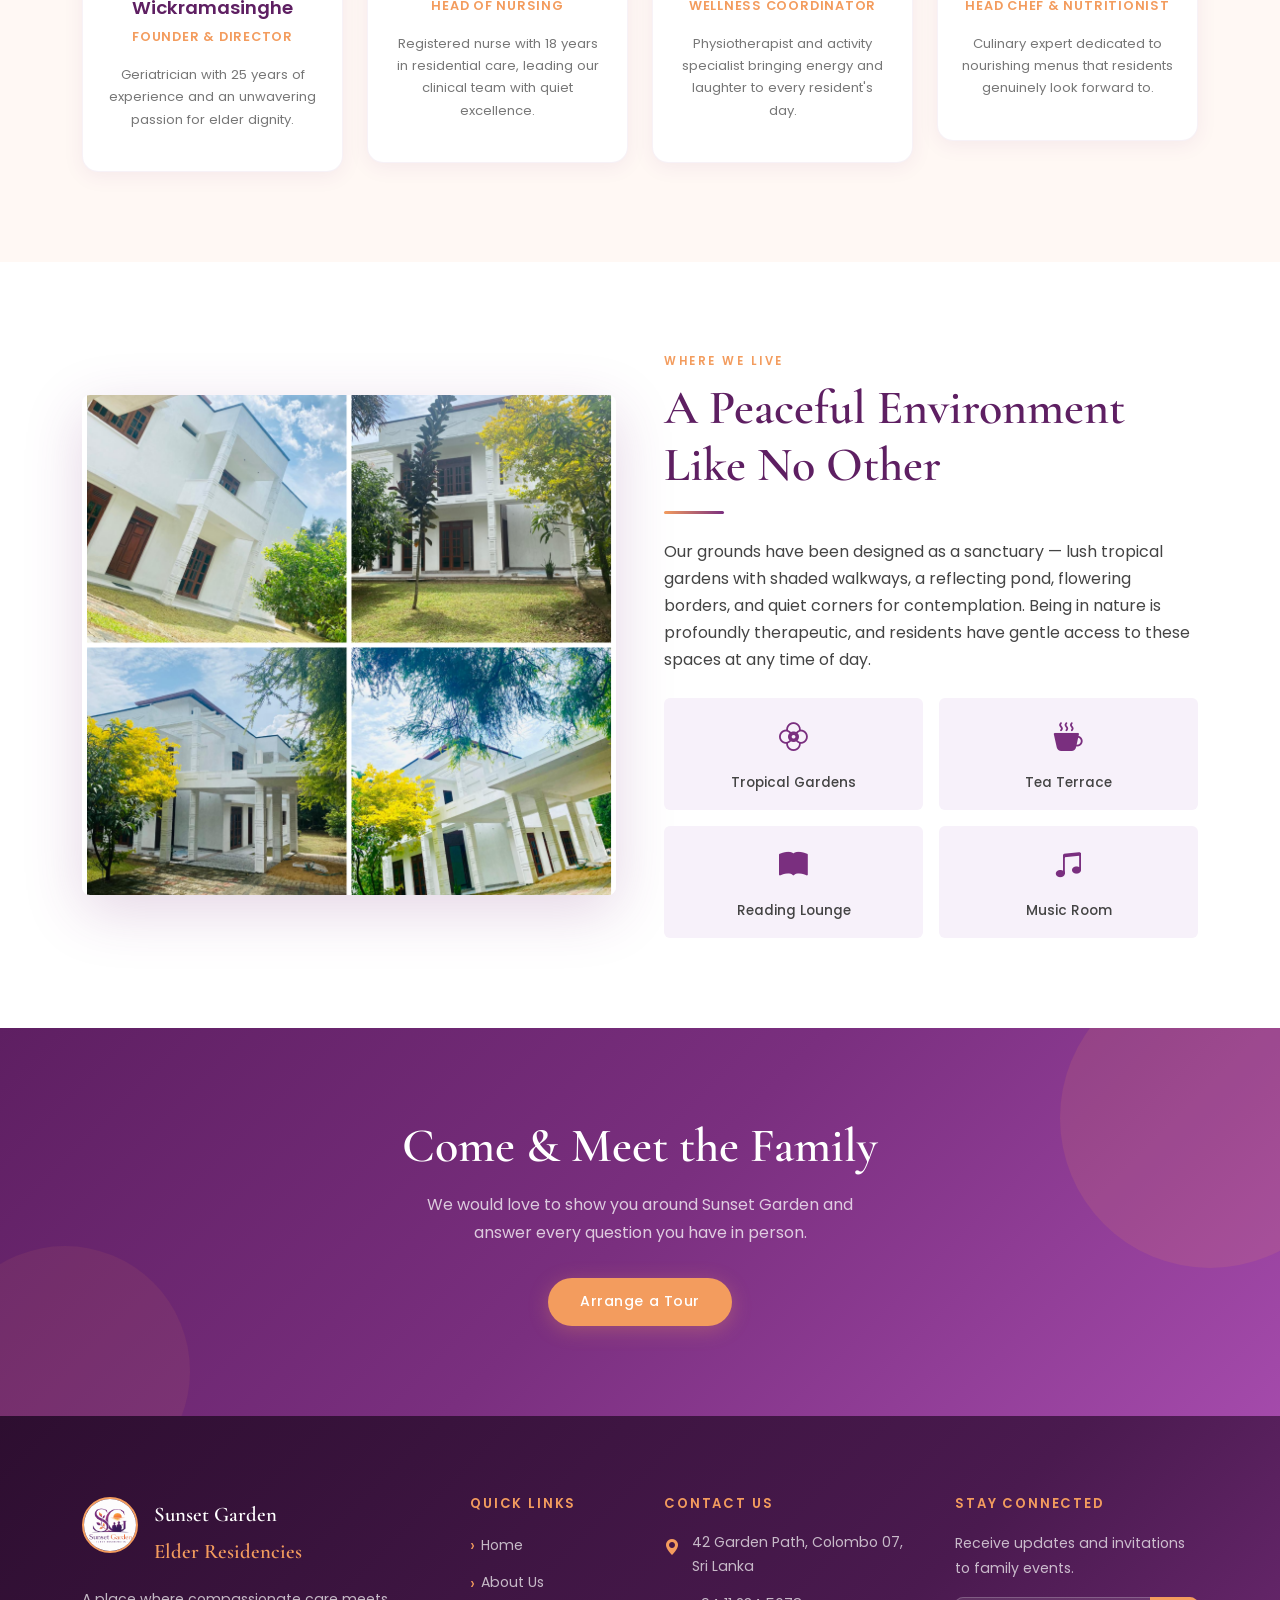
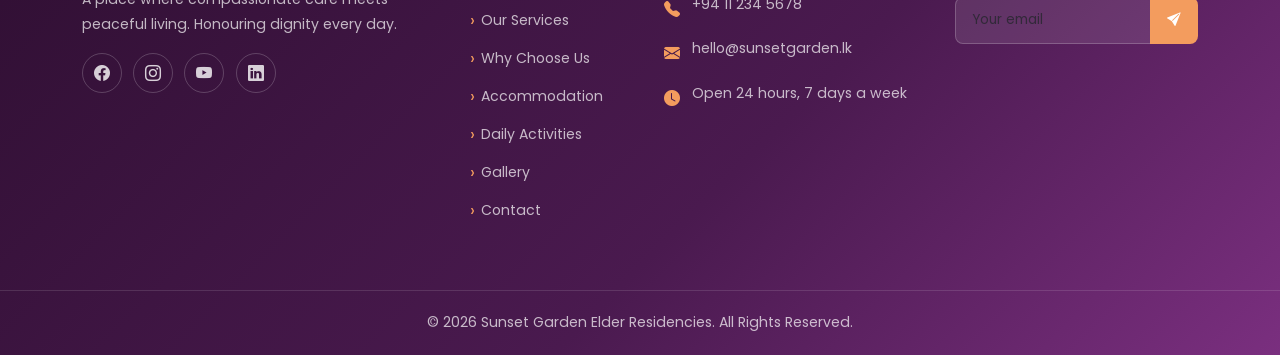
==== commit 3eef73ea: "up" ====
--- a/About_Us.html
+++ b/About_Us.html
@@ -55,7 +55,7 @@
     <div class="row align-items-center g-5">
       <div class="col-lg-6" data-aos="fade-right">
         <div class="about-image-wrap">
-          <img src="img/i5.png" alt="Our founding story" style="height:480px;object-fit:cover;">
+          <img src="img/i5.webp" alt="Our founding story" style="height:480px;object-fit:cover;">
           <div class="about-badge">
             <p class="badge-num counter-num" data-count="2009">2009</p>
             <p class="badge-label">Founded</p>
--- a/css/style.css
+++ b/css/style.css
@@ -238,20 +238,20 @@
    
    /* Mobile nav */
    @media (max-width: 991px) {
-     #mainNav.scrolled .navbar-collapse,
-     #mainNav .navbar-collapse.show {
-       background: rgba(255,255,255,.97);
-       backdrop-filter: blur(20px);
-       border-radius: var(--radius);
-       padding: 1rem 1.5rem;
-       margin-top: .5rem;
-       box-shadow: var(--shadow-md);
-     }
-     #mainNav .navbar-collapse.show .nav-link,
-     #mainNav.scrolled .navbar-collapse .nav-link {
-       color: var(--text) !important;
-     }
-   }
+    #mainNav.scrolled .navbar-collapse,
+    #mainNav .navbar-collapse.show {
+      background: rgba(255,255,255,.97);
+      backdrop-filter: blur(20px);
+      border-radius: var(--radius);
+      padding: 1rem 1.5rem;
+      margin-top: .5rem;
+      box-shadow: var(--shadow-md);
+    }
+    #mainNav .navbar-collapse.show .nav-link,
+    #mainNav.scrolled .navbar-collapse .nav-link {
+      color: var(--text) !important;
+    }
+  }  
    
    /* ── Footer ─────────────────────────────────────────────────── */
    footer {
@@ -1035,30 +1035,136 @@
    .service-card h4 { font-size: 1.2rem; margin-bottom: .5rem; }
    .service-card p { font-size: .88rem; color: var(--text-light); line-height: 1.75; }
    
-   /* ── Responsive ─────────────────────────────────────────────── */
+   /* ── Gallery touch fix (mobile: always show overlay) ────────── */
+   @media (hover: none) {
+     .gallery-item-overlay,
+     .masonry-item-overlay {
+       opacity: 1;
+       background: rgba(122,47,127,.45);
+     }
+     .gallery-item img,
+     .masonry-item img { transform: none !important; }
+   }
+   
+   /* ── Responsive — Tablet (≤991px) ──────────────────────────── */
    @media (max-width: 991px) {
      .section-pad { padding: 70px 0; }
+   
+     /* Navbar: always show white background when menu is open */
+     #mainNav .navbar-collapse.show,
+     #mainNav.scrolled .navbar-collapse {
+       background: rgba(255,255,255,.97);
+       backdrop-filter: blur(20px);
+       border-radius: var(--radius);
+       padding: 1rem 1.5rem;
+       margin-top: .5rem;
+       box-shadow: var(--shadow-md);
+     }
+     #mainNav .navbar-collapse.show .nav-link,
+     #mainNav.scrolled .navbar-collapse .nav-link {
+       color: var(--text) !important;
+     }
+     /* Contact Us button inside open mobile menu */
+     #mainNav .navbar-collapse.show .nav-link.btn-primary-custom,
+     #mainNav.scrolled .navbar-collapse .nav-link.btn-primary-custom {
+       color: var(--white) !important;
+       display: inline-block;
+       margin-top: .5rem;
+     }
+   
+     /* Hamburger icon: white on transparent, purple when scrolled */
+     #mainNav.transparent .navbar-toggler { border-color: rgba(255,255,255,.6); }
+     #mainNav.scrolled .navbar-toggler    { border-color: var(--purple); }
+   
      .gallery-grid { grid-template-columns: repeat(2, 1fr); }
-     .masonry-grid  { columns: 2; }
-     .about-badge   { right: .5rem; bottom: 1rem; }
-   }
-   
+     .masonry-grid { columns: 2; }
+     .about-badge  { right: .5rem; bottom: 1rem; }
+   
+     /* Testimonial arrows reposition for tablet */
+     #testimonialSlider .t-prev { left: -1rem; }
+     #testimonialSlider .t-next { right: -1rem; }
+   }
+   
+   /* ── Responsive — Mobile (≤767px) ──────────────────────────── */
    @media (max-width: 767px) {
      .section-pad { padding: 55px 0; }
-     .gallery-grid { grid-template-columns: repeat(2, 1fr); }
-     .gallery-item img { height: 160px; }
+   
+     /* Hero */
+     #heroSlider { min-height: 100svh; }
+     .hero-title  { font-size: clamp(2rem, 9vw, 3rem); }
+     .hero-subtitle { font-size: .9rem; }
+     .hero-cta    { display: flex; flex-direction: column; align-items: center; gap: .75rem; }
+     .hero-cta .btn-primary-custom,
+     .hero-cta .btn-outline-custom { margin: 0 !important; width: fit-content; }
+     .hero-arrow  { width: 38px; height: 38px; font-size: 1rem; }
+     .hero-arrow.prev { left: .6rem; }
+     .hero-arrow.next { right: .6rem; }
+   
+     /* Section text */
+     .section-title { font-size: clamp(1.7rem, 6vw, 2.4rem); }
+   
+     /* About */
+     .about-image-wrap img { height: 300px; }
+     .about-badge { display: none; }
+   
+     /* Gallery */
+     .gallery-grid { grid-template-columns: repeat(2, 1fr); gap: .6rem; }
+     .gallery-item img { height: 150px; }
      .masonry-grid { columns: 2; }
-     .hero-arrow   { width: 38px; height: 38px; font-size: 1rem; }
-     .hero-arrow.prev { left: .75rem; }
-     .hero-arrow.next { right: .75rem; }
-     .about-badge  { display: none; }
-     .contact-form-wrap { padding: 1.5rem; }
+   
+     /* Testimonial card */
+     .testimonial-card { padding: 1.5rem 1.25rem; }
+     .testimonial-card blockquote { font-size: 1.1rem; }
+     #testimonialSlider .t-prev,
+     #testimonialSlider .t-next { display: none; }
+   
+     /* FAQ */
+     .faq-question { font-size: .85rem; padding: 1rem 1.2rem; }
+     .faq-item.open .faq-answer { max-height: 300px; }
+   
+     /* Contact form */
+     .contact-form-wrap { padding: 1.5rem 1.25rem; }
+   
+     /* Timeline */
      .timeline { padding-left: 2rem; }
-   }
-   
+   
+     /* Stats counter block */
+     .counter-block { padding: 1.5rem .75rem; }
+     .counter-num   { font-size: clamp(2rem, 7vw, 3rem); }
+   
+     /* CTA section buttons stack */
+     .cta-section .btn-primary-custom,
+     .cta-section .btn-outline-custom {
+       display: block;
+       width: 100%;
+       max-width: 280px;
+       margin: 0 auto .75rem !important;
+       text-align: center;
+     }
+   
+     /* Footer */
+     footer { padding: 50px 0 0; }
+     .footer-brand-logo { width: 44px; height: 44px; }
+   
+     /* Lightbox arrows smaller on mobile */
+     .lightbox-arrow { width: 38px; height: 38px; font-size: 1rem; }
+     .lightbox-arrow.prev { left: .5rem; }
+     .lightbox-arrow.next { right: .5rem; }
+     .lightbox-img { max-width: 95vw; max-height: 80vh; }
+   }
+   
+   /* ── Responsive — Small Mobile (≤480px) ─────────────────────── */
    @media (max-width: 480px) {
-     .gallery-grid { grid-template-columns: 1fr 1fr; }
+     .gallery-grid { grid-template-columns: repeat(2, 1fr); gap: .5rem; }
+     .gallery-item img { height: 130px; }
      .masonry-grid { columns: 1; }
+     .hero-controls { bottom: 1.5rem; }
+     .page-hero-content { padding: 100px 0 50px; }
+     .page-hero-content h1 { font-size: clamp(1.8rem, 8vw, 2.5rem); }
+   
+     /* Navbar brand smaller on tiny screens */
+     .brand-logo { width: 38px; height: 38px; }
+     .brand-name { font-size: 1rem; }
    }
    
    /* ── Reduced motion ─────────────────────────────────────────── */
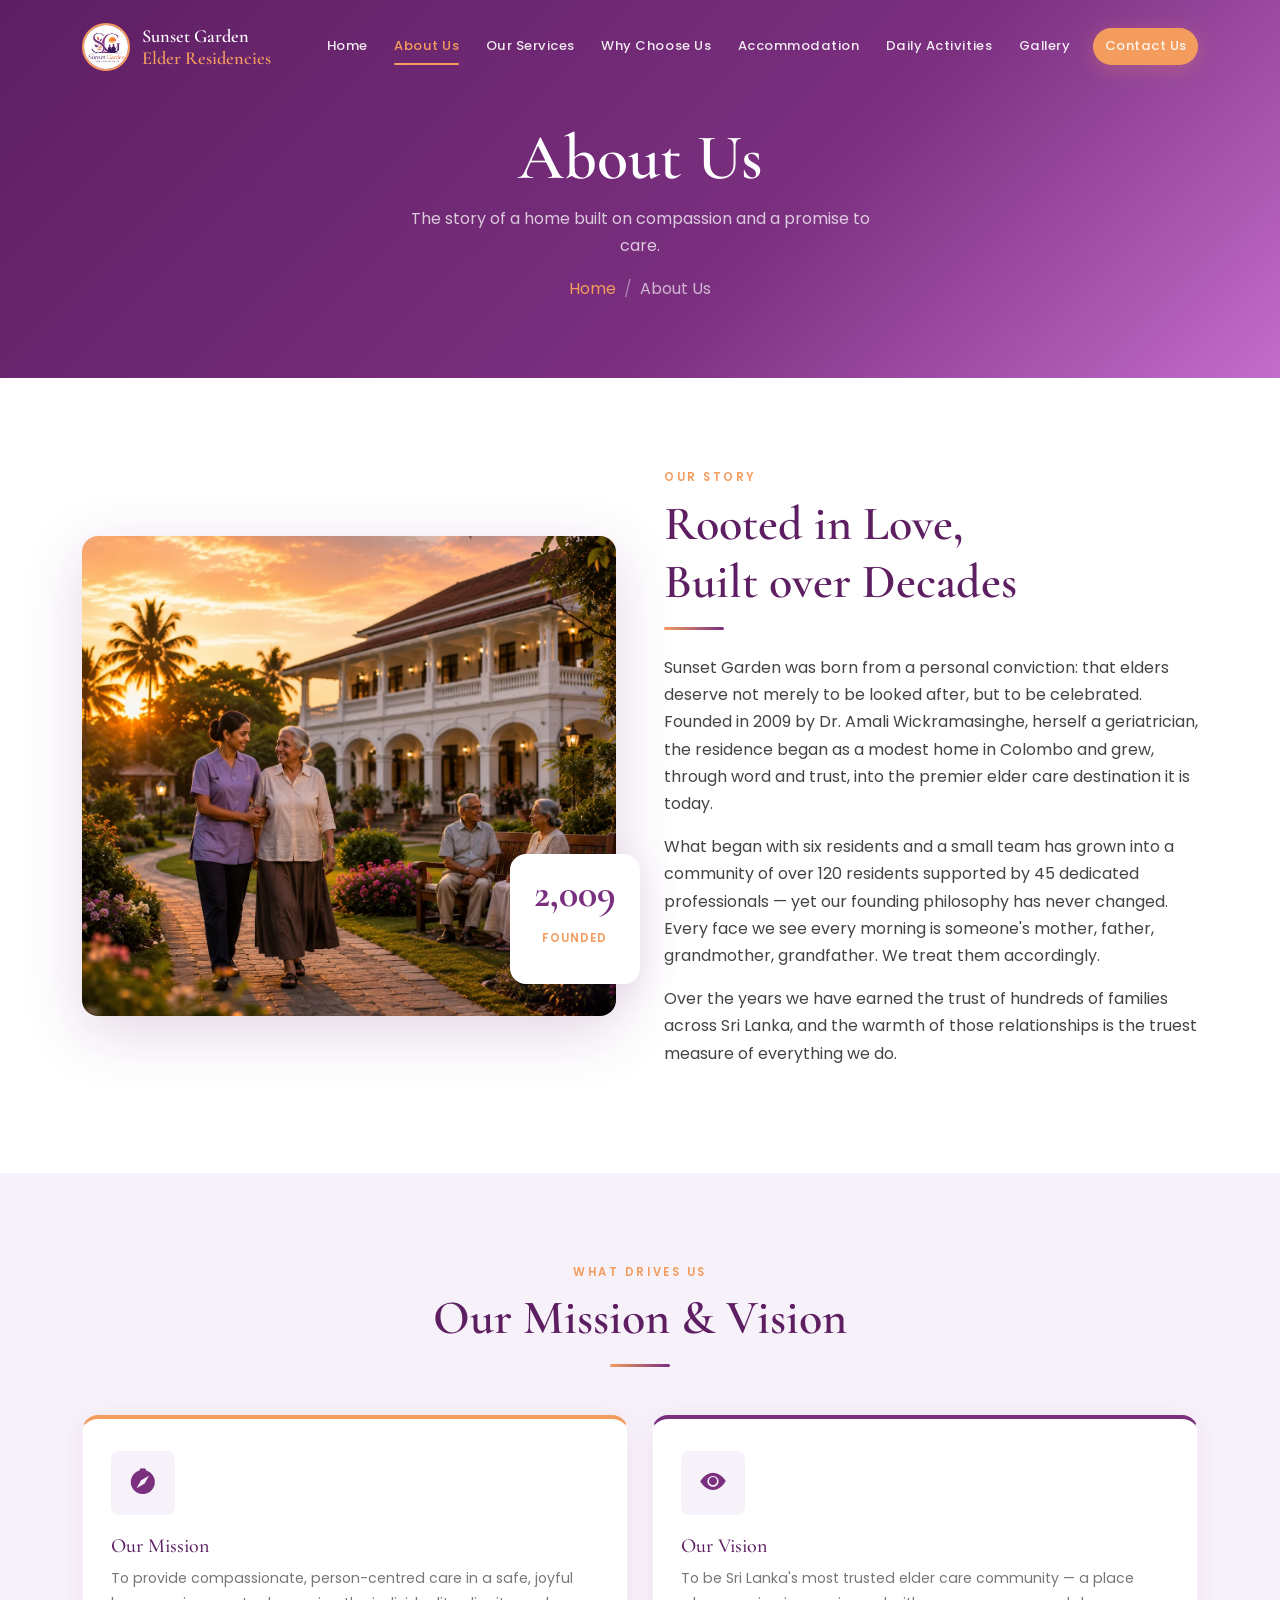
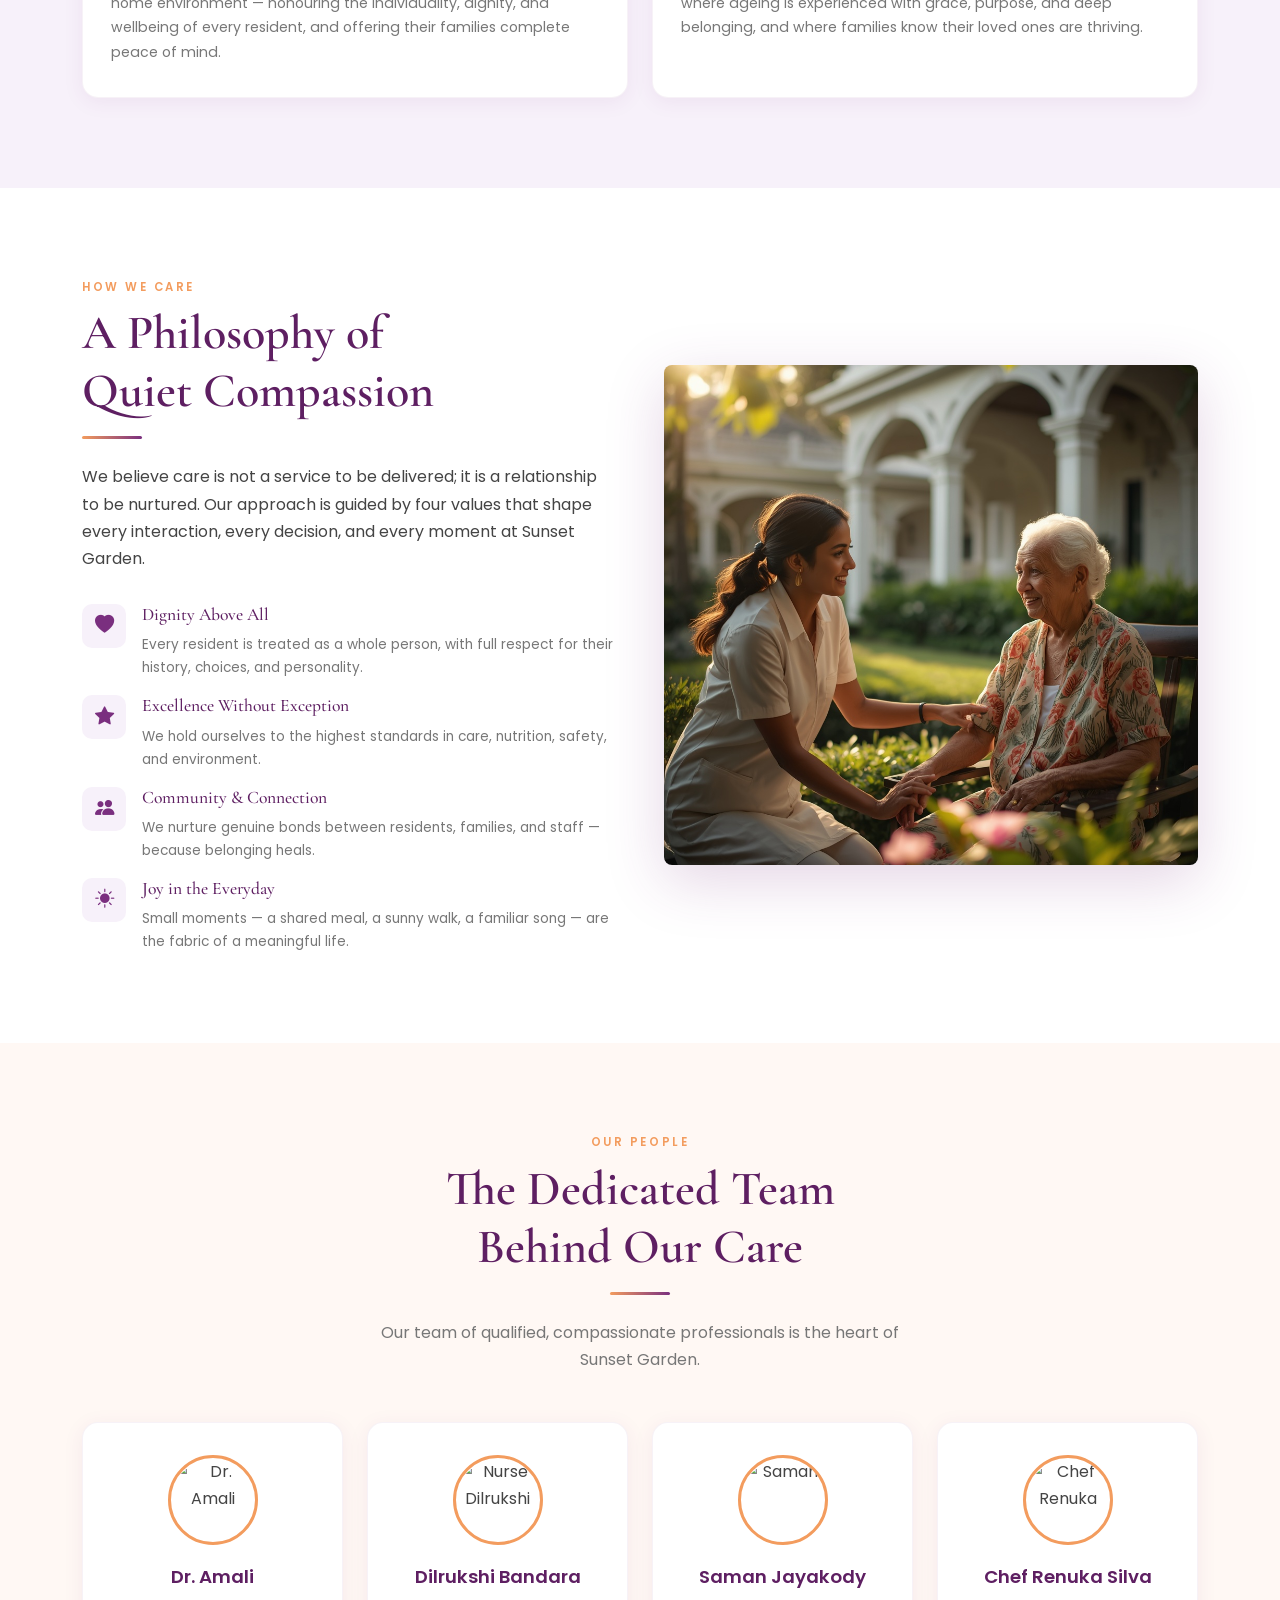
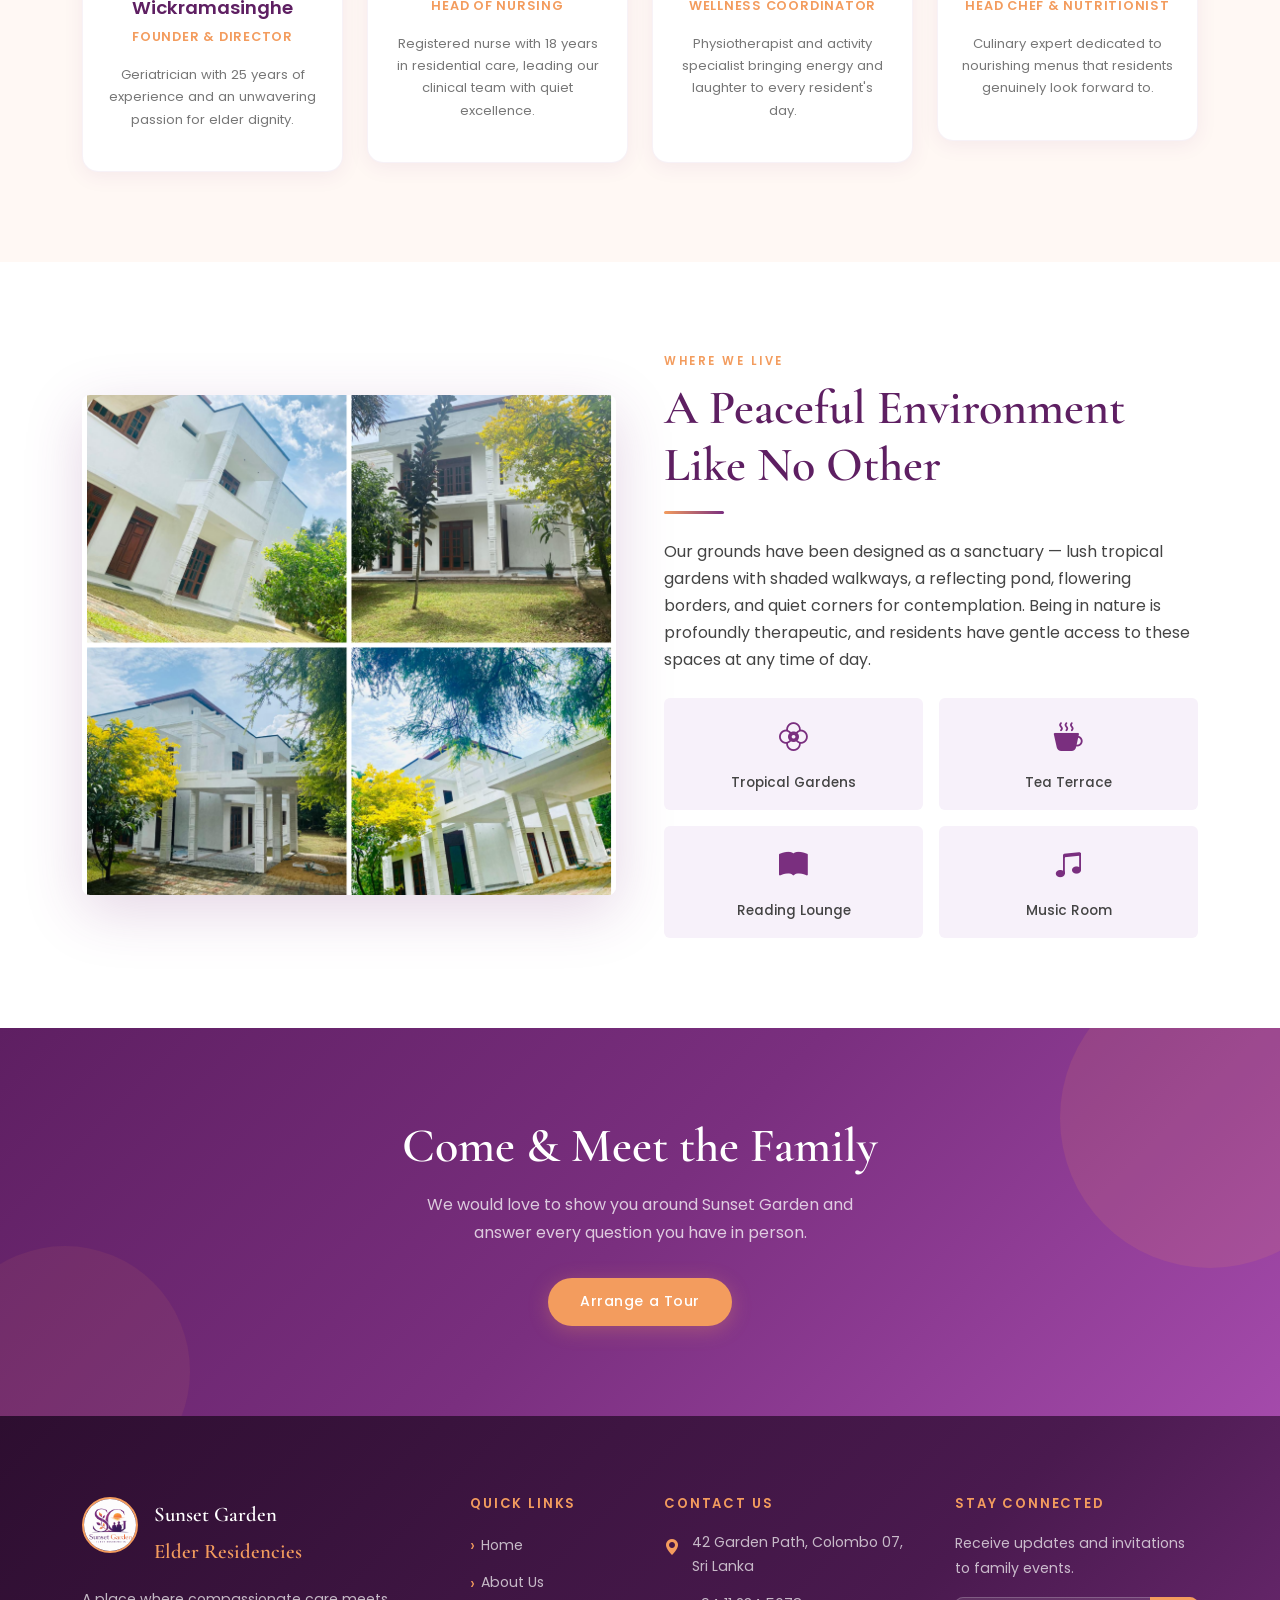
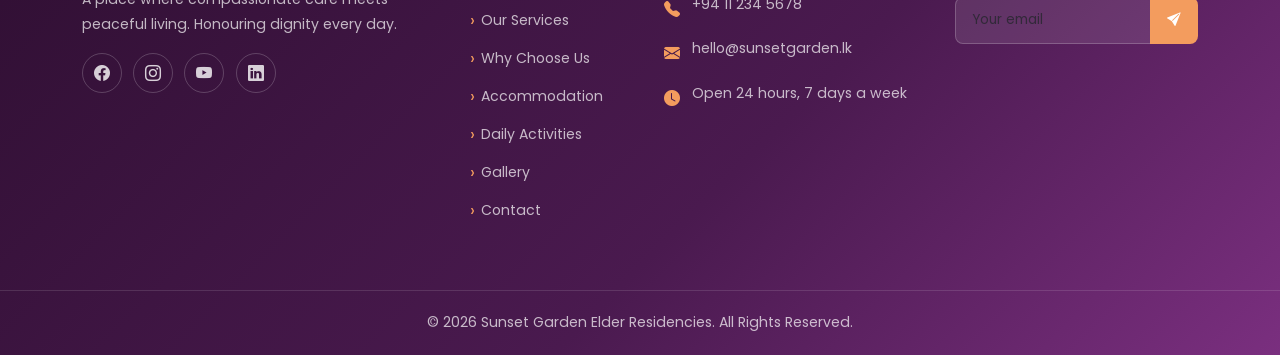
==== commit fe63f6a1: "up2" ====
--- a/About_Us.html
+++ b/About_Us.html
@@ -55,7 +55,7 @@
     <div class="row align-items-center g-5">
       <div class="col-lg-6" data-aos="fade-right">
         <div class="about-image-wrap">
-          <img src="img/i5.webp" alt="Our founding story" style="height:480px;object-fit:cover;">
+          <img src="img/home/i5.webp" alt="Our founding story" style="height:480px;object-fit:cover;">
           <div class="about-badge">
             <p class="badge-num counter-num" data-count="2009">2009</p>
             <p class="badge-label">Founded</p>
